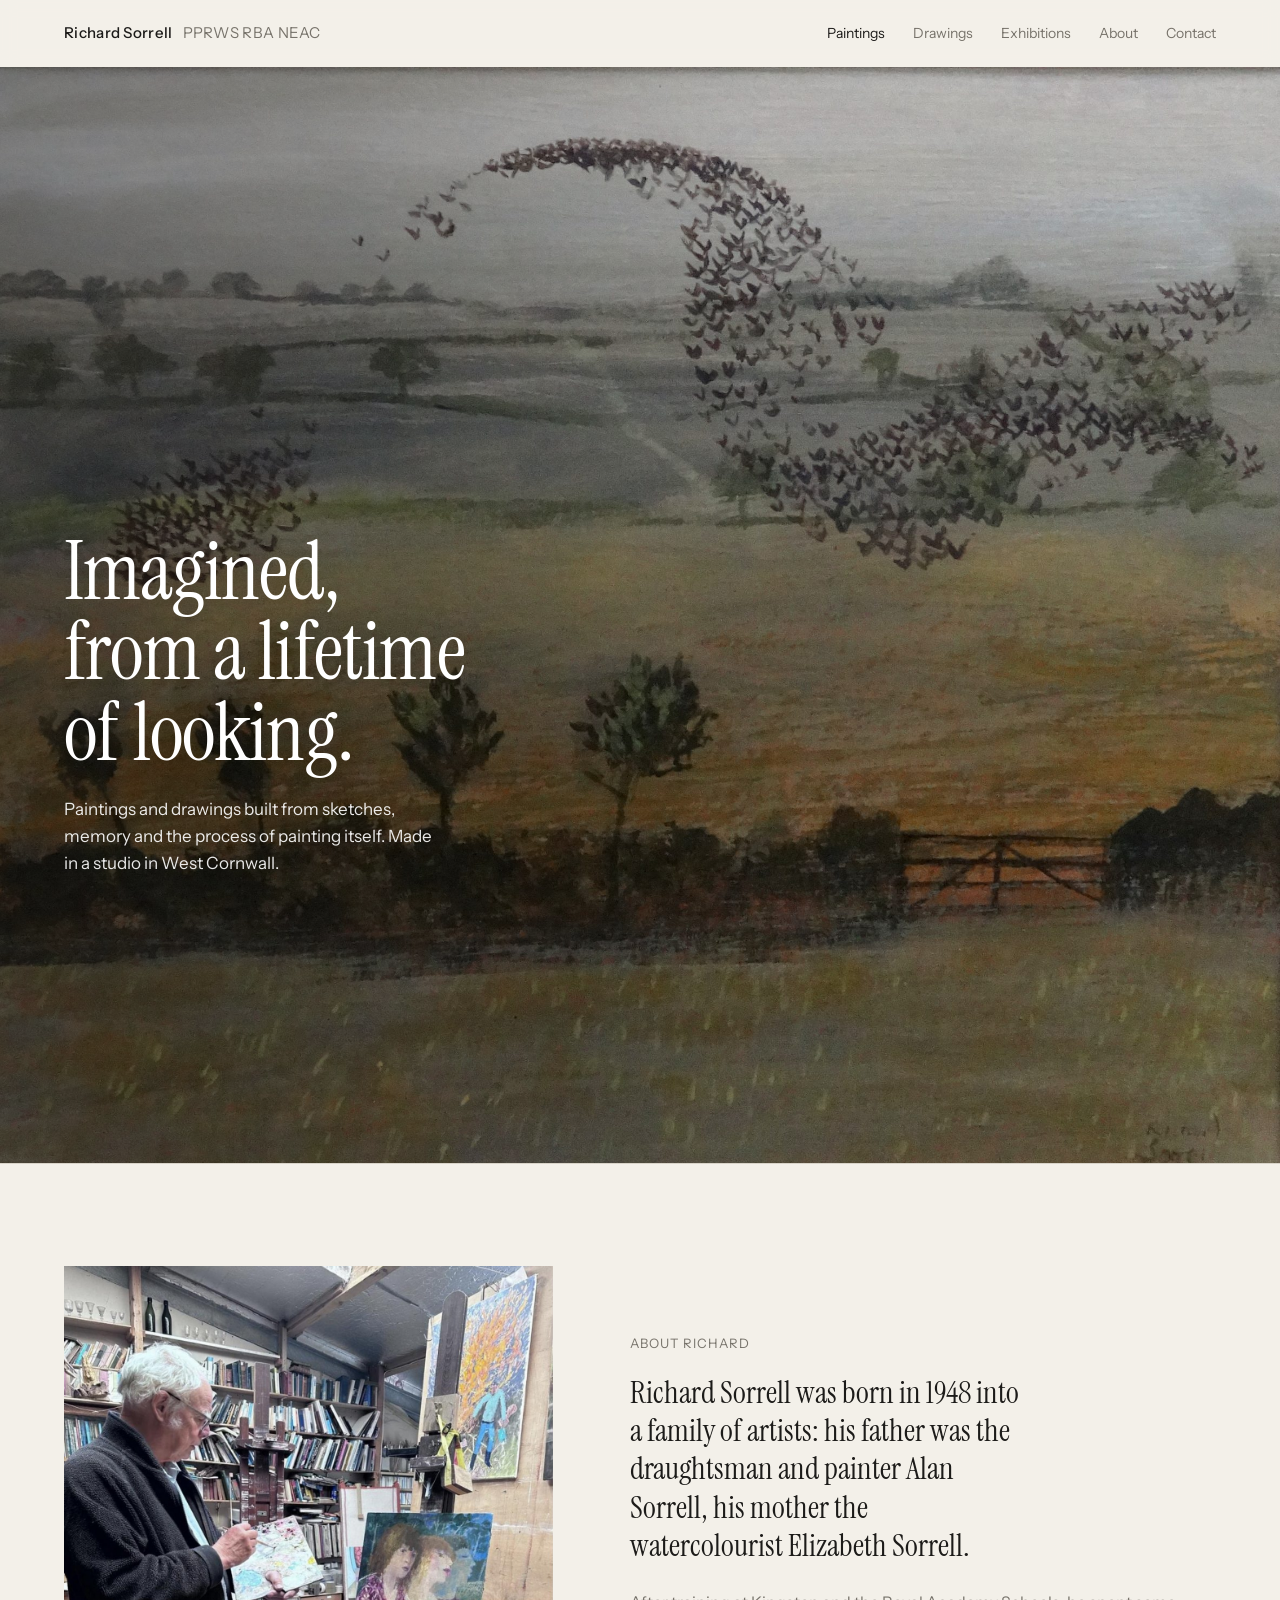
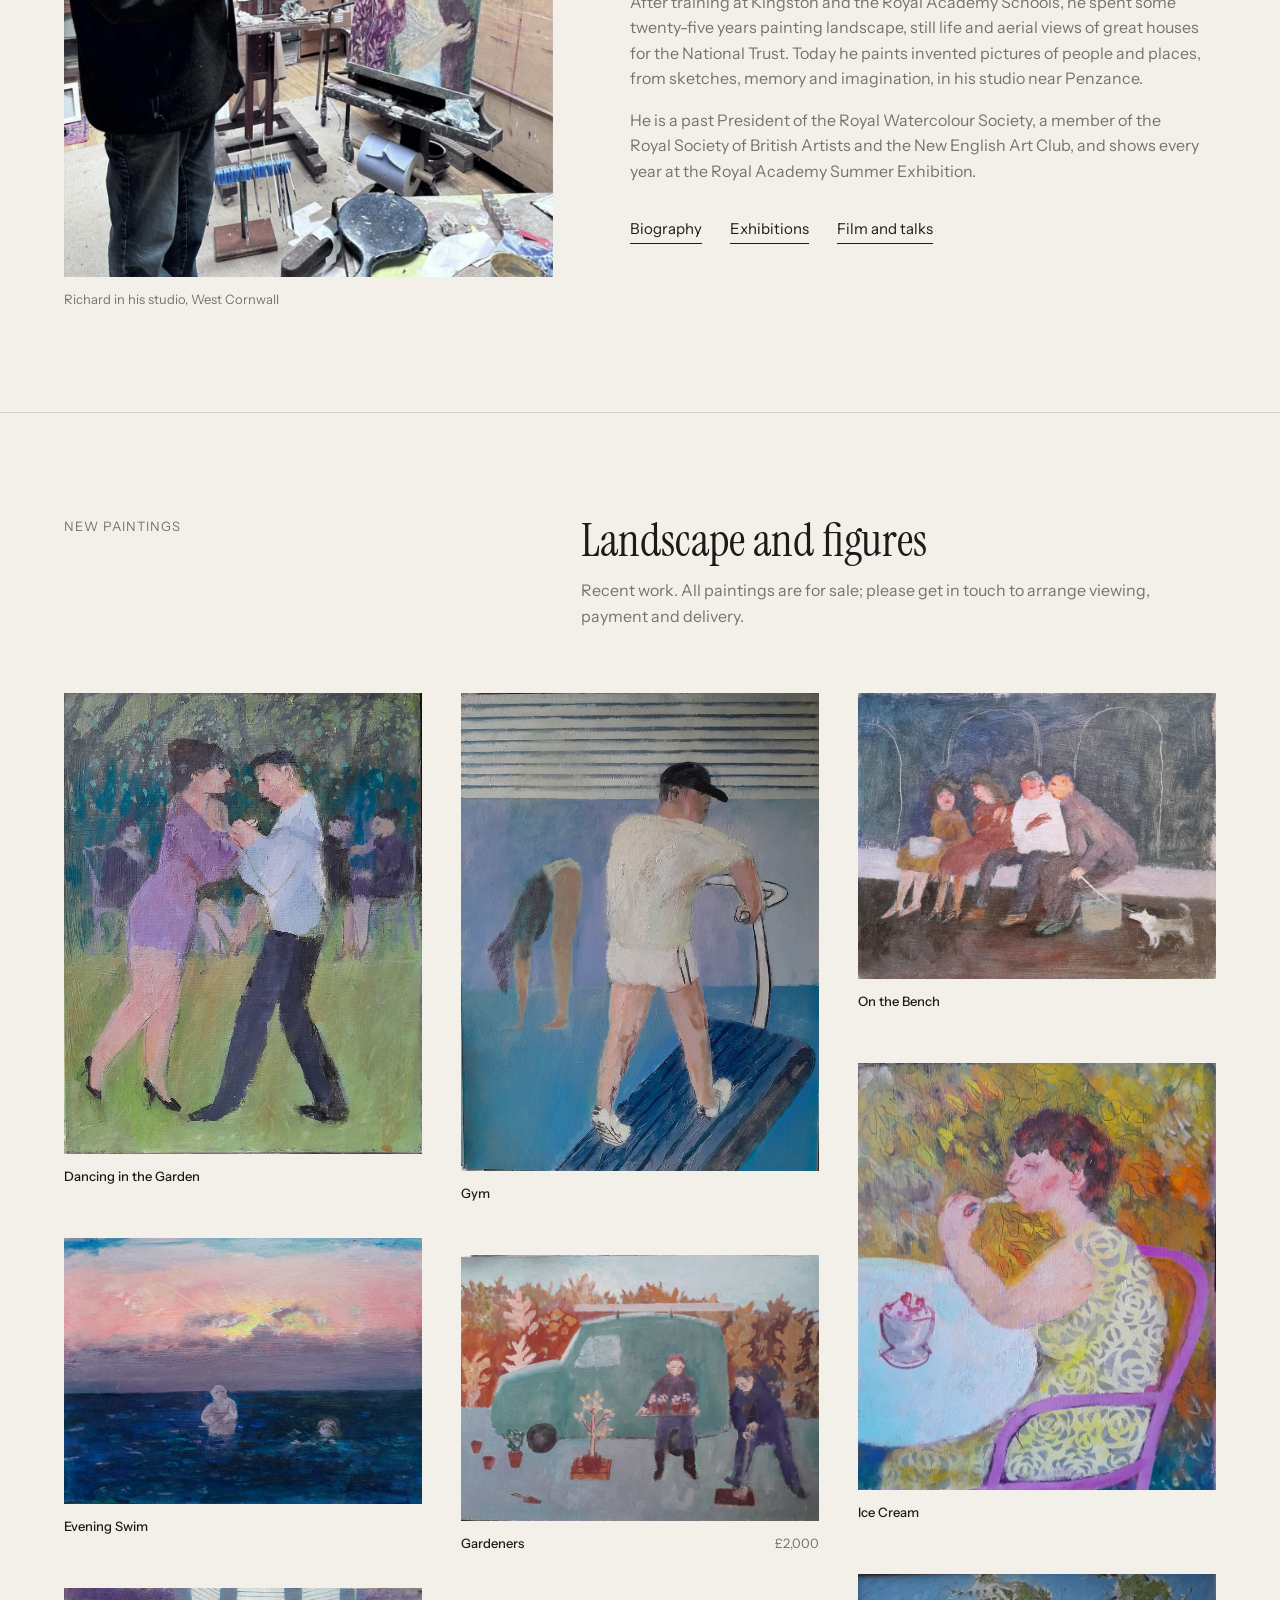
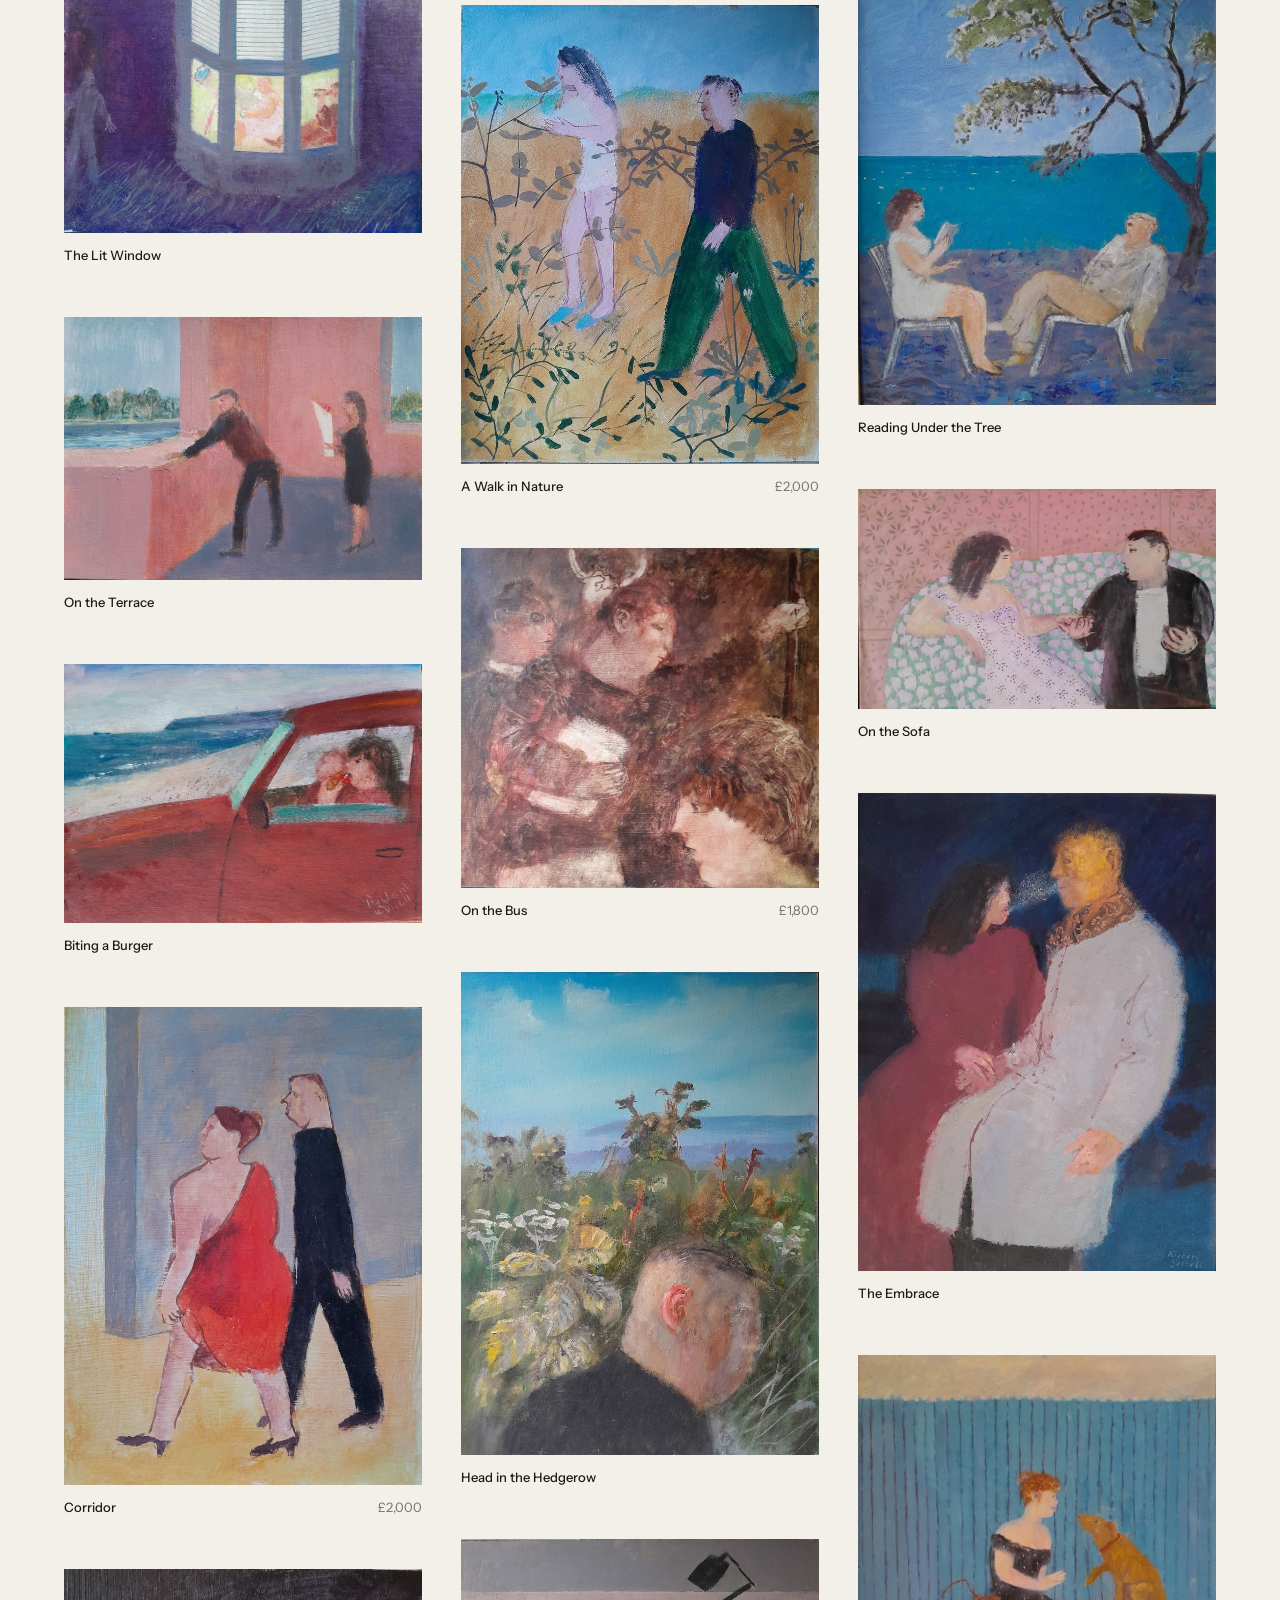
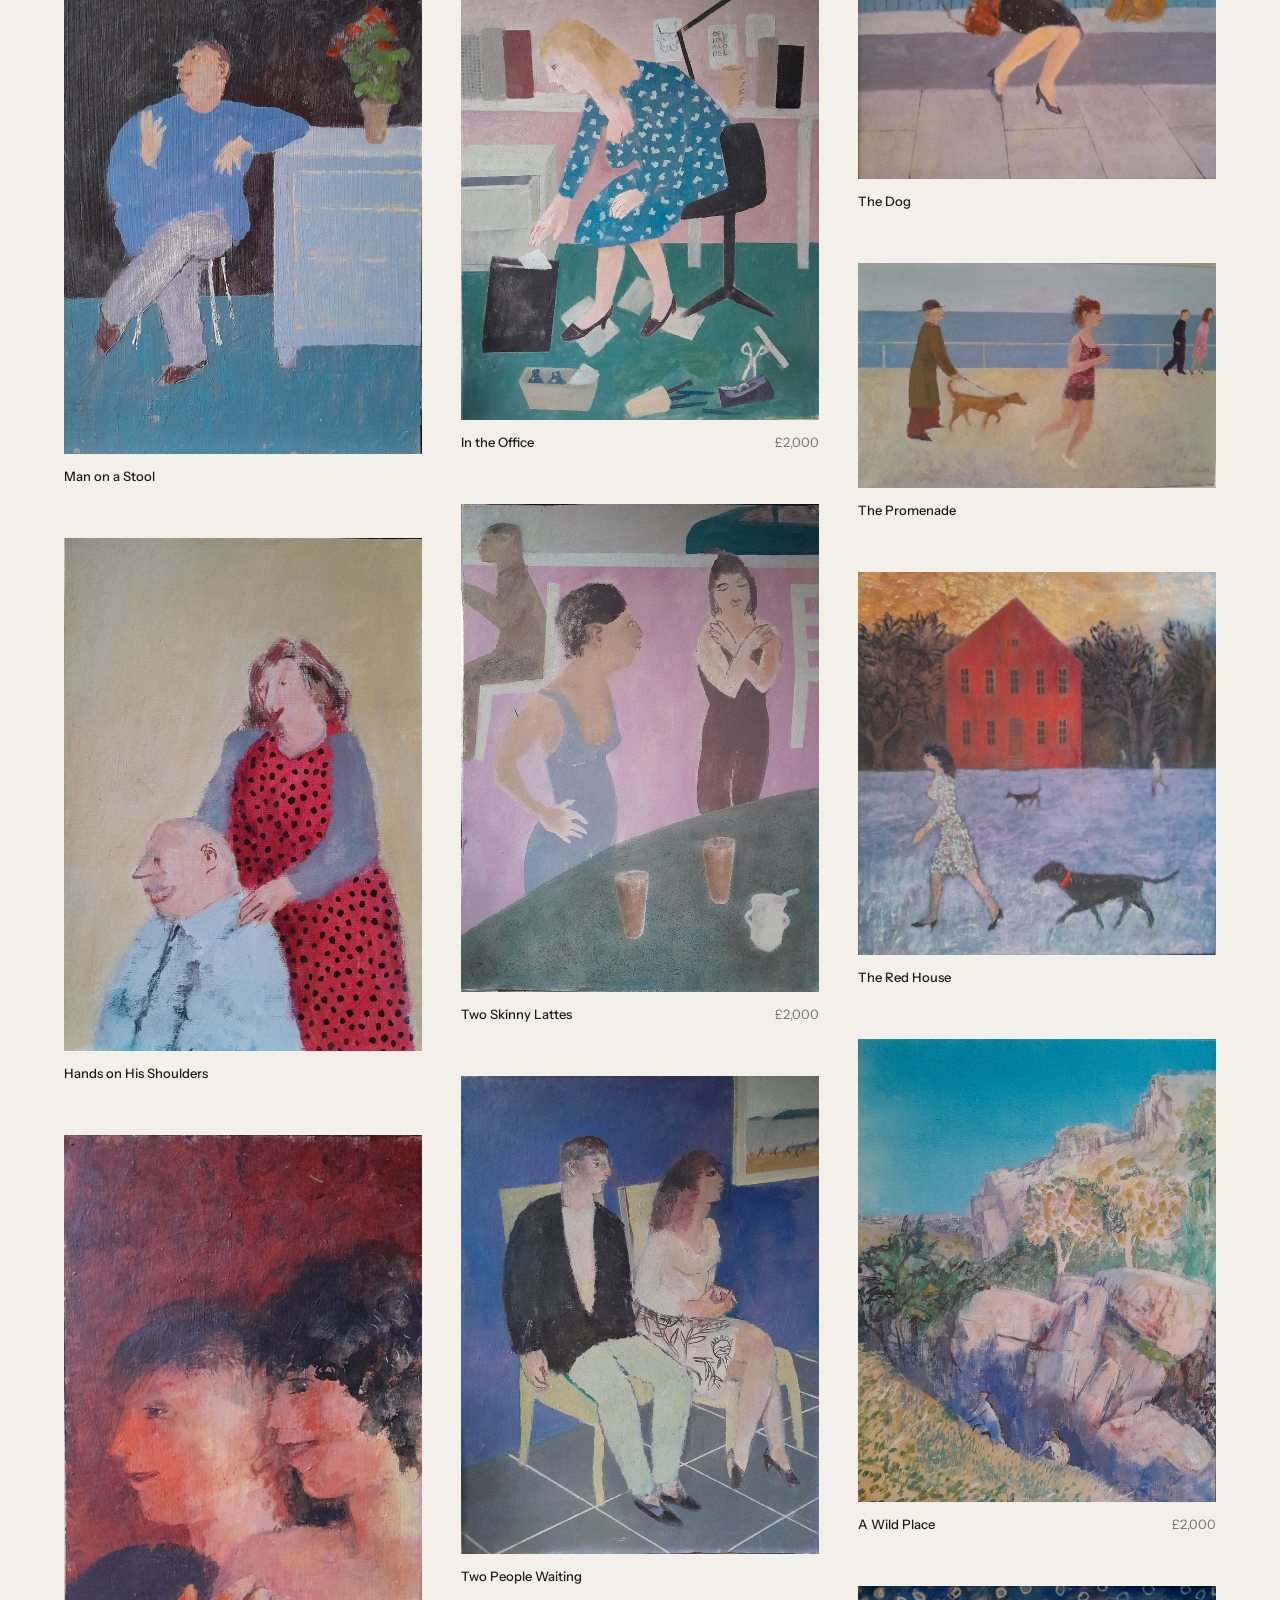
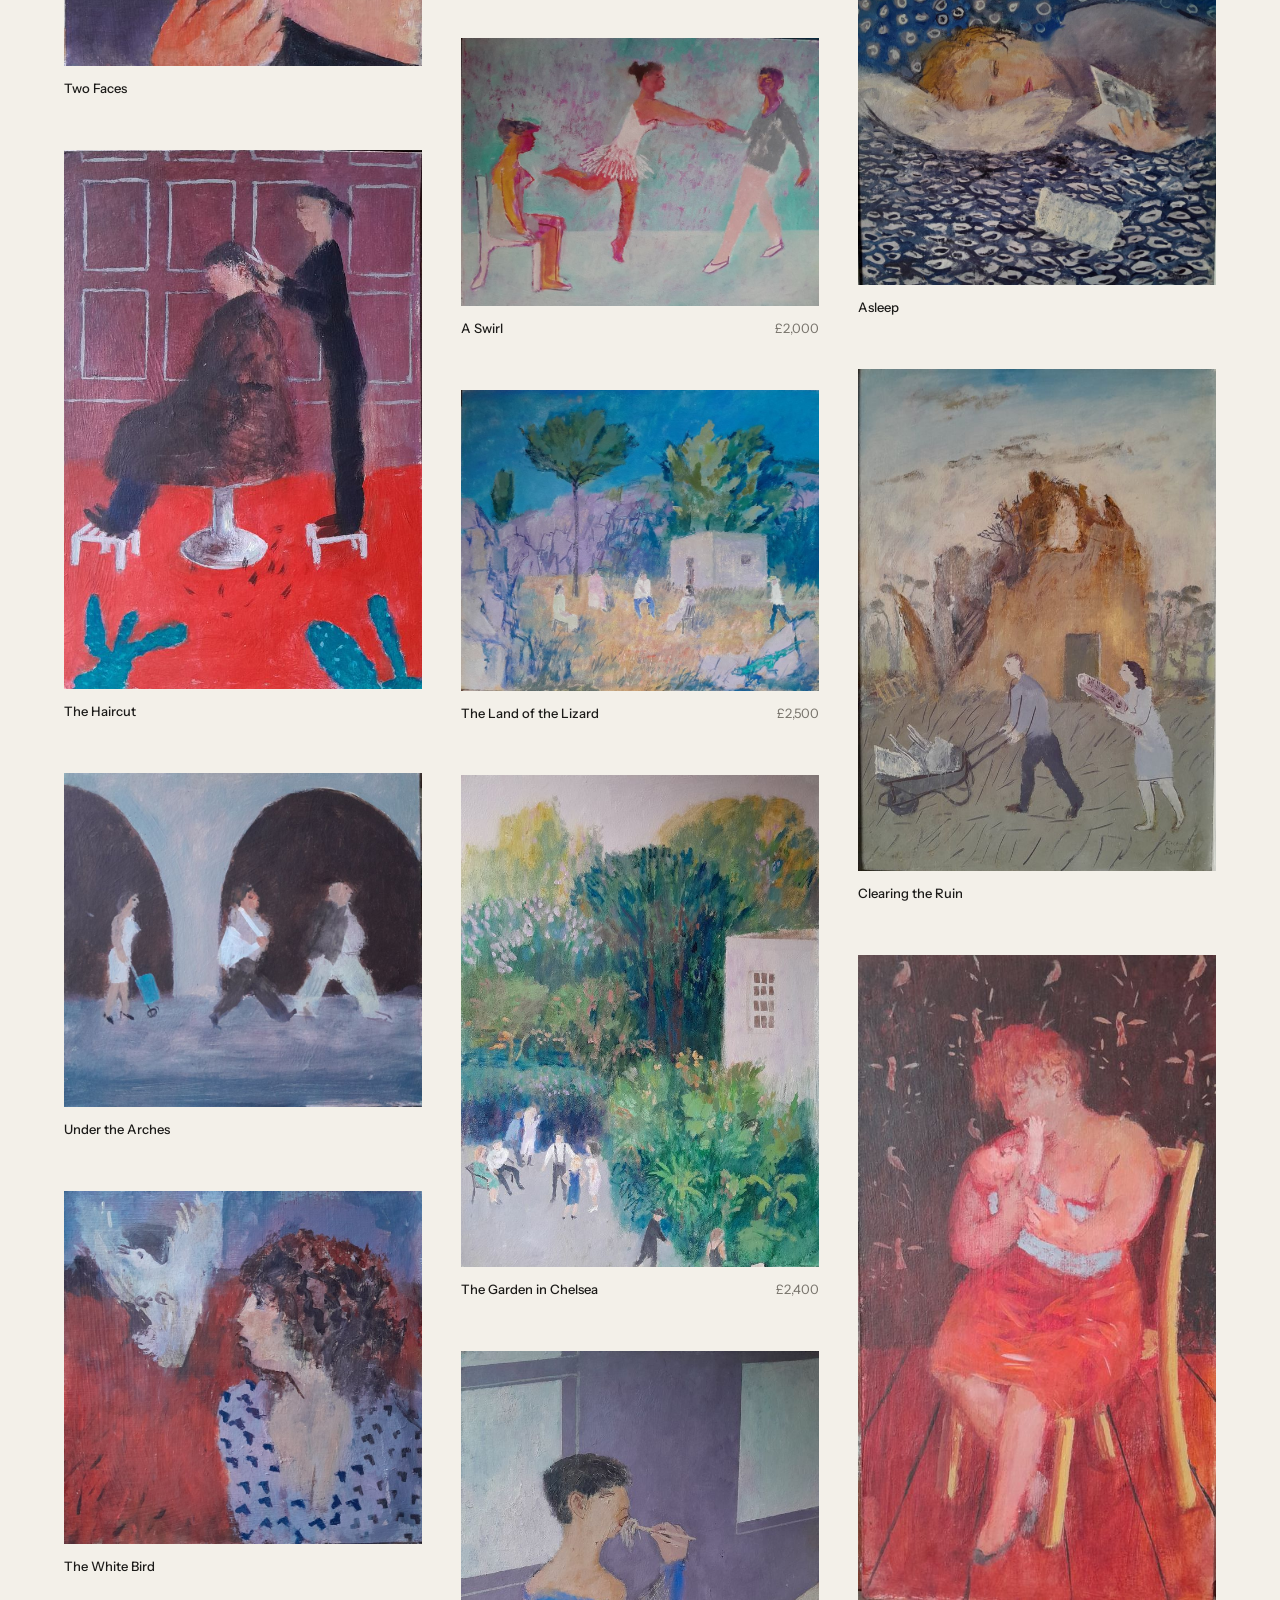
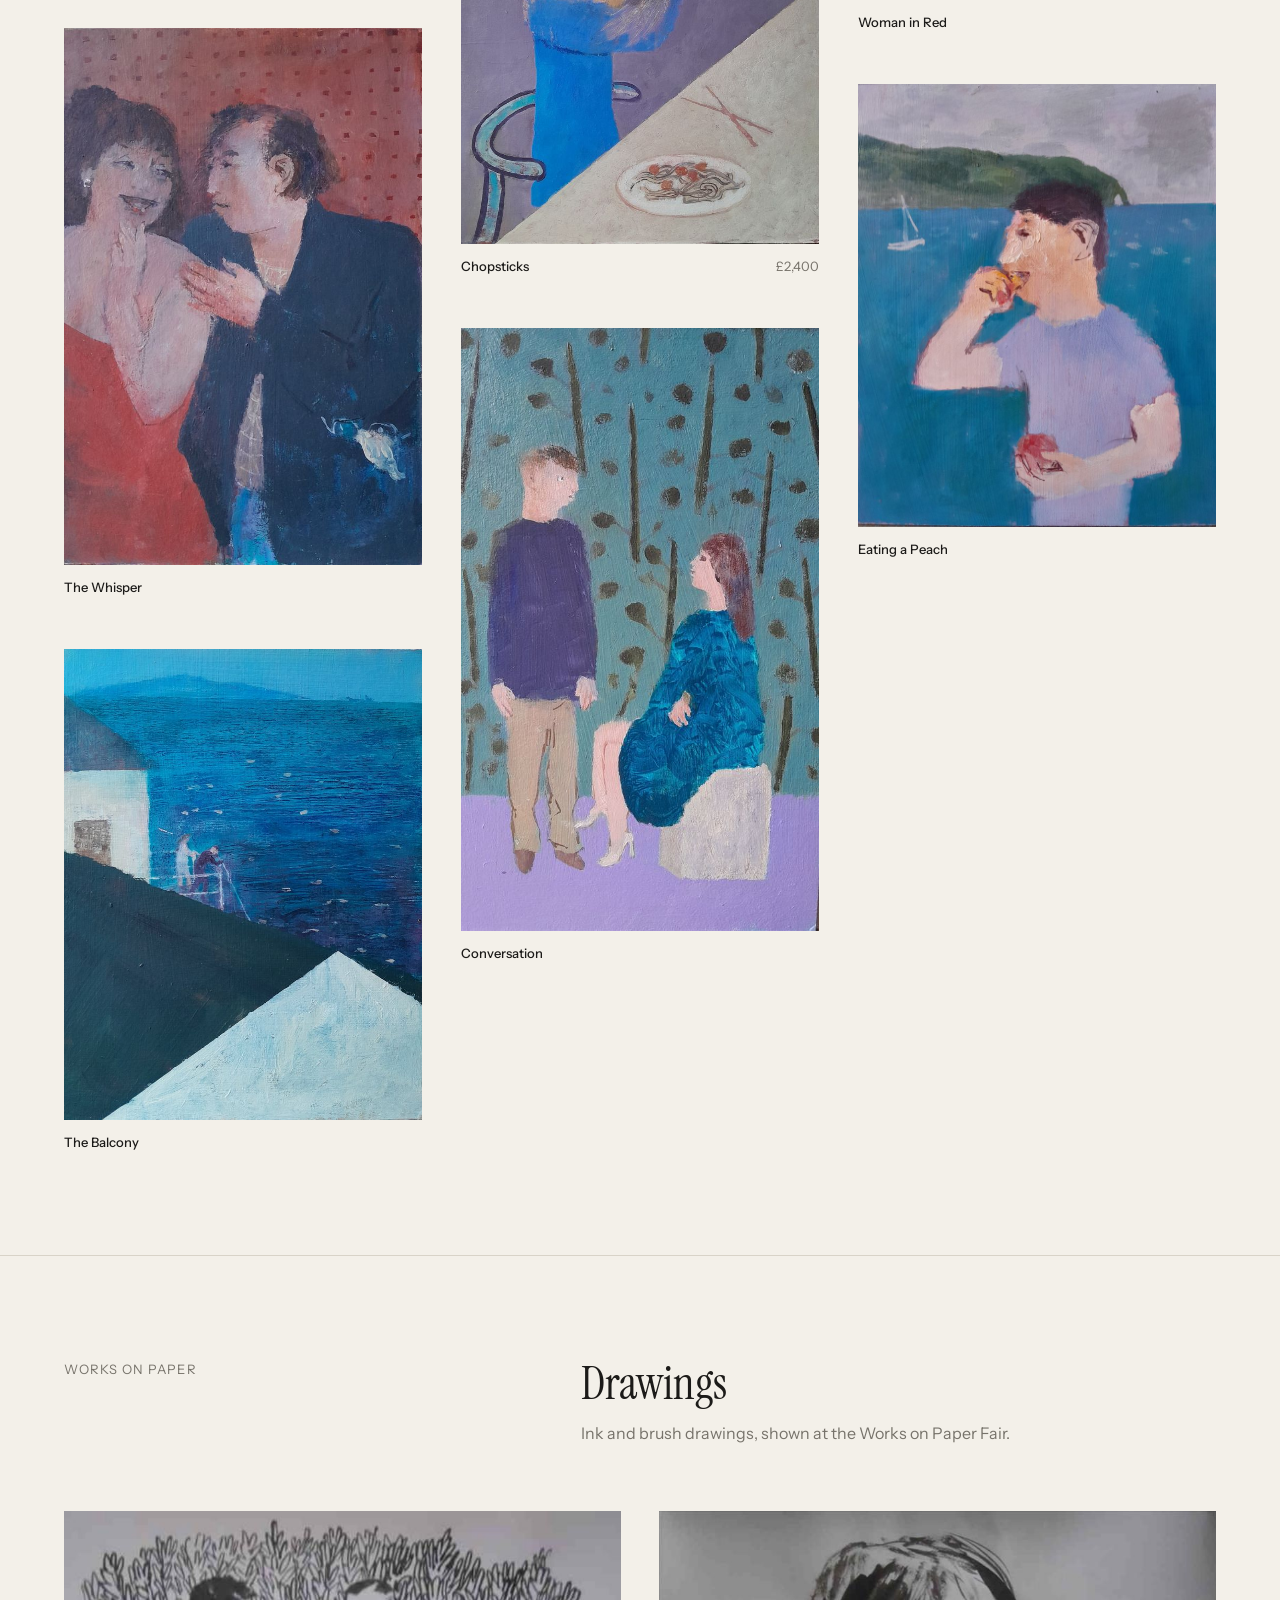
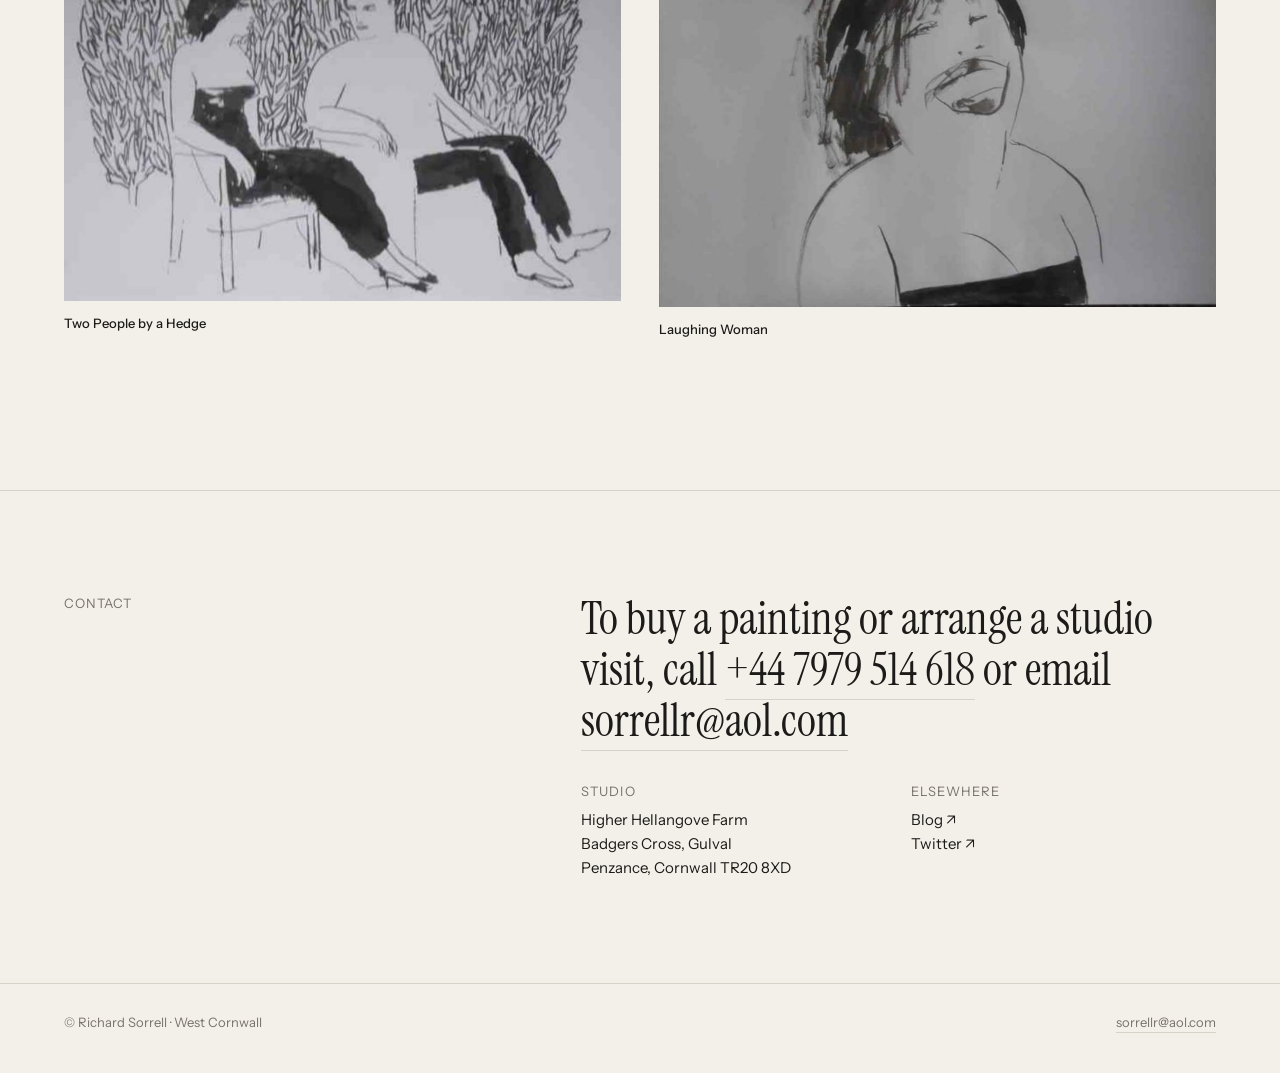
==== index.html @ d8c02c0f "Favicon: RS in Instrument Sans to match the wordmark Co-Authored-By: Claude Opus 5.5 <noreply@anthro" ====
<!DOCTYPE html>
<html lang="en-GB">
<head>
<meta charset="utf-8">
<meta name="viewport" content="width=device-width, initial-scale=1">
<title>Richard Sorrell PPRWS RBA NEAC · Painter, West Cornwall</title>
<meta name="description" content="Richard Sorrell PPRWS RBA NEAC, painter. Invented paintings made from memory and imagination in a studio in West Cornwall.">
<link rel="canonical" href="https://richardsorrell.co.uk/">
<meta property="og:type" content="website">
<meta property="og:site_name" content="Richard Sorrell">
<meta property="og:title" content="Richard Sorrell PPRWS RBA NEAC · Painter, West Cornwall">
<meta property="og:description" content="Richard Sorrell PPRWS RBA NEAC, painter. Invented paintings made from memory and imagination in a studio in West Cornwall.">
<meta property="og:url" content="https://richardsorrell.co.uk/">
<meta property="og:image" content="https://richardsorrell.co.uk/img/starlings-2026.jpg">
<meta name="twitter:card" content="summary_large_image">
<link rel="icon" href="/favicon.svg?v=1795474269" type="image/svg+xml">
<link rel="icon" href="/favicon.ico?v=1795474269" sizes="32x32">
<link rel="apple-touch-icon" href="/apple-touch-icon.png?v=1795474269">
<link rel="preconnect" href="https://fonts.googleapis.com">
<link rel="preconnect" href="https://fonts.gstatic.com" crossorigin>
<link href="https://fonts.googleapis.com/css2?family=Instrument+Sans:wght@400;500;600&family=Instrument+Serif:ital@0;1&display=swap" rel="stylesheet">
<link rel="stylesheet" href="/assets/site.css?v=1795473603">
<script type="application/ld+json">{"@context": "https://schema.org", "@type": "Person", "name": "Richard Sorrell", "honorificSuffix": "PPRWS RBA NEAC", "jobTitle": "Painter", "url": "https://richardsorrell.co.uk/", "birthDate": "1948", "address": {"@type": "PostalAddress", "addressRegion": "Cornwall", "addressCountry": "GB"}, "memberOf": ["Royal Watercolour Society", "Royal Society of British Artists", "New English Art Club"], "sameAs": ["https://en.wikipedia.org/wiki/Richard_Sorrell"]}</script>
</head>
<body data-page="home">

<header>
  <div class="wrap bar">
    <a class="mark" href="/">Richard Sorrell<span>PPRWS RBA NEAC</span></a>
    <nav>
      <a href="/#paintings" class="on">Paintings</a>
      <a href="/#drawings" id="nav-drawings" style="display:none">Drawings</a>
      <a href="/archive" id="nav-archive" style="display:none">Archive</a>
      <a href="/exhibitions">Exhibitions</a>
      <a href="/about">About</a>
      <a href="/#contact">Contact</a>
    </nav>
  </div>
</header>

<main id="top">
  <div class="bleed" id="hero">
    <img id="hero-img" src="/img/starlings-2026.jpg" alt="Starlings">
    <div class="copy"><div class="wrap"><div class="glide">
      <h1 id="headline">Imagined, from a lifetime of looking.</h1>
      <p id="intro">Paintings and drawings built from sketches, memory and the process of painting itself. Made in a studio in West Cornwall.</p>
    </div></div></div>
  </div>

  <section id="welcome">
    <div class="wrap welcome">
      <figure class="w-photo">
        <img id="w-img" src="/img/studio.jpg" alt="Richard Sorrell in his studio" loading="lazy">
        <figcaption class="cap" id="w-cap"></figcaption>
      </figure>
      <div class="w-text">
        <div class="label">About Richard</div>
        <div class="w-body" id="w-body"></div>
        <p class="op-links"><a href="/about">Biography</a><a href="/exhibitions">Exhibitions</a><a href="/about#film">Film and talks</a></p>
      </div>
    </div>
  </section>

  <section id="news" style="display:none">
    <div class="wrap">
      <div class="head"><div class="label">News</div><div></div></div>
      <div class="news" id="news-list"></div>
    </div>
  </section>

  <section id="paintings">
    <div class="wrap">
      <div class="head">
        <div class="label">New Paintings</div>
        <div><h2 id="paintings-heading"></h2><p id="paintings-intro"></p></div>
      </div>
      <div class="filter" id="filter" style="display:none"></div>
      <div class="gallery" id="paintings-grid"></div>
    </div>
  </section>

  <section id="drawings" style="display:none">
    <div class="wrap">
      <div class="head">
        <div class="label">Works on Paper</div>
        <div><h2>Drawings</h2><p id="drawings-intro"></p></div>
      </div>
      <div class="gallery two" id="drawings-grid"></div>
    </div>
  </section>

  <section id="contact">
    <div class="wrap">
      <div class="contact">
        <div class="label">Contact</div>
        <div>
          <p class="big" id="contact-line"></p>
          <div class="addr">
            <div><span>Studio</span><div id="address"></div></div>
            <div><span>Elsewhere</span><a href="https://richard-sorrell.blogspot.com/" target="_blank" rel="noopener">Blog ↗</a><br><a href="https://twitter.com/Richard_Sorrell" target="_blank" rel="noopener">Twitter ↗</a></div>
          </div>
        </div>
      </div>
    </div>
  </section>
</main>

<p id="load-error" class="wrap small" style="display:none;padding:24px 0">Sorry, part of this page could not be loaded. Please refresh.</p>
<footer><div class="wrap"><span>© Richard Sorrell · West Cornwall</span><a id="foot-email" href="mailto:sorrellr@aol.com">sorrellr@aol.com</a></div></footer>
<script src="/assets/site.js?v=1795473603"></script>
</body>
</html>
---- assets/site.css ----
:root{
  --paper:#f3f0e9; --ink:#1c1b19; --mute:#77736b; --rule:#d8d3c8;
  --sans:"Instrument Sans",system-ui,sans-serif; --serif:"Instrument Serif",Georgia,serif;
  --pad:clamp(20px,5vw,72px);
}
*{box-sizing:border-box;margin:0;padding:0}
html{scroll-behavior:smooth}
body{background:var(--paper);color:var(--ink);font:400 16px/1.6 var(--sans);-webkit-font-smoothing:antialiased}
img{display:block;width:100%;height:auto}
a{color:inherit;text-decoration:none}
.wrap{max-width:1360px;margin:0 auto;padding:0 var(--pad)}

/* Header */
header{position:sticky;top:0;z-index:10;background:color-mix(in srgb,var(--paper) 92%,transparent);backdrop-filter:blur(8px);border-bottom:1px solid transparent}
.bar{display:flex;align-items:baseline;justify-content:space-between;gap:24px;padding-block:22px}
.mark{font:500 15px/1 var(--sans);letter-spacing:.02em}
.mark span{color:var(--mute);font-weight:400;margin-left:10px}
nav{display:flex;gap:28px;font-size:14px}
nav a{color:var(--mute);transition:color .2s}
nav a:hover{color:var(--ink)}

/* Hero */
.hero{display:grid;grid-template-columns:5fr 7fr;gap:var(--pad);align-items:end;padding-top:clamp(48px,9vw,120px);padding-bottom:clamp(56px,8vw,112px)}
.hero h1{font:400 clamp(44px,6.4vw,96px)/.98 var(--serif);letter-spacing:-.01em;text-wrap:balance}
.hero h1 em{font-style:italic}
.hero p{margin-top:28px;max-width:34ch;color:var(--mute);font-size:17px}
.hero figure figcaption{margin-top:12px}
.cap{display:flex;justify-content:space-between;font-size:13px;color:var(--mute)}
.cap b{font-weight:500;color:var(--ink)}

/* Sections */
section{padding:clamp(56px,8vw,112px) 0;border-top:1px solid var(--rule)}
.head{display:grid;grid-template-columns:5fr 7fr;gap:var(--pad);margin-bottom:clamp(36px,5vw,64px)}
.label{font-size:13px;letter-spacing:.08em;text-transform:uppercase;color:var(--mute)}
.head h2{font:400 clamp(32px,3.6vw,52px)/1.05 var(--serif)}
.head p{color:var(--mute);max-width:52ch;margin-top:14px}

/* Gallery */
.gallery{columns:3;column-gap:clamp(20px,3vw,44px)}
.gallery.two{columns:2}
.work{break-inside:avoid;margin-bottom:clamp(32px,4vw,56px)}
.work a{display:block}
.work img{transition:opacity .3s}
.work a:hover img{opacity:.88}
.work .cap{margin-top:12px}

/* About */
.about{display:grid;grid-template-columns:5fr 7fr;gap:var(--pad)}
.about .lede{font:400 clamp(24px,2.4vw,34px)/1.25 var(--serif)}
.about .body p+p{margin-top:1.1em}
.facts{display:grid;grid-template-columns:repeat(3,1fr);gap:clamp(20px,3vw,44px);margin-top:clamp(48px,6vw,80px)}
.facts h3{font:500 13px/1.4 var(--sans);letter-spacing:.08em;text-transform:uppercase;color:var(--mute);padding-bottom:12px;border-bottom:1px solid var(--rule);margin-bottom:14px}
.facts li{list-style:none;font-size:15px;padding:5px 0}
.facts li span{color:var(--mute)}

/* Film */
.film{display:grid;grid-template-columns:repeat(2,1fr);gap:clamp(20px,3vw,44px)}
.film a{display:block;border-top:1px solid var(--ink);padding-top:16px}
.film h3{font:400 26px/1.15 var(--serif)}
.film p{color:var(--mute);font-size:15px;margin-top:8px;max-width:44ch}
.film .go{display:inline-block;margin-top:14px;font-size:14px}

/* Contact */
.contact{display:grid;grid-template-columns:5fr 7fr;gap:var(--pad)}
.contact .big{font:400 clamp(30px,3.6vw,52px)/1.1 var(--serif)}
.contact .big a{border-bottom:1px solid var(--rule);white-space:nowrap}
.contact .big a:hover{border-color:var(--ink)}
.addr{display:grid;grid-template-columns:repeat(2,1fr);gap:24px;margin-top:36px;font-size:15px}
.addr div span{display:block;color:var(--mute);font-size:13px;letter-spacing:.08em;text-transform:uppercase;margin-bottom:6px}

footer{border-top:1px solid var(--rule);padding:28px 0 40px;font-size:13px;color:var(--mute)}
footer .wrap{display:flex;justify-content:space-between;gap:16px;flex-wrap:wrap}

@media (max-width:900px){
  .hero,.head,.about,.contact{grid-template-columns:1fr}
  .hero{gap:40px}
  .gallery{columns:2}
  .facts{grid-template-columns:1fr}
}
@media (max-width:600px){
  .bar{flex-direction:column;align-items:flex-start;gap:14px;padding-block:16px}
  nav{gap:20px;font-size:13px}
  .gallery,.gallery.two{columns:1}
  .film,.addr{grid-template-columns:1fr}
}
/* Full-bleed hero variant */
.bleed{position:relative;overflow:clip;background:#3b3a36}
.bleed>img{display:block;width:100%;height:auto}
.bleed::after{content:"";position:absolute;inset:0;background:linear-gradient(90deg,rgba(20,19,17,.38) 0%,rgba(20,19,17,.16) 35%,rgba(20,19,17,0) 60%);pointer-events:none}
.bleed .copy{position:absolute;inset:0;z-index:1;pointer-events:none}
.bleed .wrap{height:100%;display:flex;flex-direction:column;justify-content:flex-end;padding-bottom:20.6px;color:#fff}
.bleed .glide{will-change:transform}
.bleed h1 .wd{display:inline-block;overflow:hidden;vertical-align:top;padding-bottom:.12em;margin-bottom:-.12em}
.bleed h1 .wd>span{display:inline-block}
.bleed .glide{visibility:hidden}
.bleed.ready .glide{visibility:visible}
@media (prefers-reduced-motion:no-preference){
  .bleed.ready h1 .wd>span{animation:rsln 1.1s cubic-bezier(.2,.7,.2,1) both;animation-delay:calc(.15s + var(--d) * .035s)}
  .bleed.ready p#intro{animation:rsup 1s cubic-bezier(.2,.7,.2,1) both;animation-delay:.55s}
  .bleed.ready .credit{animation:rsfade 1s ease both;animation-delay:.8s}
}
@keyframes rsln{from{transform:translateY(105%)}to{transform:none}}
@keyframes rsup{from{opacity:0;transform:translateY(16px)}to{opacity:1;transform:none}}
@keyframes rsfade{from{opacity:0}to{opacity:1}}
.bleed h1{font:400 clamp(44px,6.4vw,96px)/.98 var(--serif);letter-spacing:-.01em;max-width:13ch;text-wrap:balance;text-shadow:0 1px 24px rgba(0,0,0,.18)}
.bleed p{margin-top:24px;max-width:34ch;font-size:17px;color:rgba(255,255,255,.9)}
.bleed .credit{position:absolute;right:var(--pad);bottom:22px;z-index:1;font-size:13px;line-height:1.6;color:rgba(255,255,255,.85)}
.bleed .credit a{border-bottom:1px solid rgba(255,255,255,.4)}
@media (max-width:600px){
  .bleed>img{height:calc(100svh - 83px);min-height:480px;object-fit:cover}
  .bleed::after{background:linear-gradient(0deg,rgba(20,19,17,.6) 0%,rgba(20,19,17,.2) 50%,rgba(20,19,17,0) 75%)}
  .bleed .wrap{padding-bottom:64px}
  .bleed .credit{left:var(--pad);right:auto}
}

/* ---------- Shared additions ---------- */
nav a.on{color:var(--ink)}
.pagehead{padding-top:clamp(56px,9vw,120px);padding-bottom:clamp(40px,6vw,80px)}
.pagehead h1{font:400 clamp(44px,6.4vw,96px)/.98 var(--serif);letter-spacing:-.01em}
.pagehead p{margin-top:24px;max-width:52ch;color:var(--mute);font-size:17px}
.pagehead + section{border-top:1px solid var(--rule)}
footer a{border-bottom:1px solid var(--rule)}

/* Cards */
.work .cap{gap:12px}
.work .cap b{font-weight:500}
.work .cap .pr{white-space:nowrap}
.dot{display:inline-flex;align-items:center;gap:6px}
.dot::before{content:"";width:7px;height:7px;border-radius:50%;background:#b3261e}

/* Filter */
.filter{display:flex;gap:22px;font-size:14px;margin:-24px 0 36px}
.filter button{background:none;border:0;padding:0 0 4px;font:inherit;color:var(--mute);cursor:pointer;border-bottom:1px solid transparent}
.filter button[aria-pressed="true"]{color:var(--ink);border-color:var(--ink)}

/* News */
.news{display:grid;grid-template-columns:repeat(auto-fit,minmax(260px,1fr));gap:clamp(20px,3vw,44px)}
.news article{border-top:1px solid var(--ink);padding-top:16px}
.news time{font-size:13px;color:var(--mute);letter-spacing:.04em}
.news h3{font:400 26px/1.15 var(--serif);margin-top:6px}
.news p{color:var(--mute);font-size:15px;margin-top:8px}
.news a.go{display:inline-block;margin-top:12px;font-size:14px;border-bottom:1px solid var(--rule)}

/* Lightbox */
.lbx{position:fixed;inset:0;z-index:50;background:var(--paper);display:none;grid-template-columns:minmax(0,1fr) 380px}
.lbx.open{display:grid}
body.lbx-open{overflow:hidden}
.lbx .stage{position:relative;display:grid;place-items:center;padding:64px 88px;min-height:0;touch-action:pan-y}
.lbx .stage img{max-width:100%;max-height:calc(100vh - 128px);width:auto;height:auto;object-fit:contain;box-shadow:0 1px 2px rgba(0,0,0,.06),0 12px 40px rgba(0,0,0,.08)}
.lbx .arrow{position:absolute;top:50%;transform:translateY(-50%);width:48px;height:48px;border:0;background:none;cursor:pointer;color:var(--mute);font-size:26px;line-height:1}
.lbx .arrow:hover{color:var(--ink)}
.lbx .prev{left:20px}.lbx .next{right:20px}
.lbx .count{position:absolute;left:var(--pad);top:24px;font-size:13px;color:var(--mute)}
.lbx .x{position:absolute;right:24px;top:20px;z-index:2;background:none;border:0;font:inherit;font-size:14px;color:var(--mute);cursor:pointer;padding:4px}
.lbx .x:hover{color:var(--ink)}
.lbx .side{border-left:1px solid var(--rule);padding:72px 36px 36px;overflow:auto;display:flex;flex-direction:column;gap:22px}
.lbx h2{font:400 34px/1.08 var(--serif)}
.lbx .meta{color:var(--mute);font-size:15px;margin-top:-12px}
.lbx .note{font-size:15px}
.opts{display:grid;grid-template-columns:1fr 1fr;border:1px solid var(--ink)}
.opts button{background:none;border:0;padding:12px 14px;text-align:left;font:inherit;cursor:pointer;color:var(--ink)}
.opts button+button{border-left:1px solid var(--ink)}
.opts button small{display:block;font-size:12px;letter-spacing:.06em;text-transform:uppercase;opacity:.7}
.opts button span{font-size:18px}
.opts button[aria-pressed="true"]{background:var(--ink);color:var(--paper)}
.price{font:400 28px/1 var(--serif)}
.btn{display:block;text-align:center;background:var(--ink);color:var(--paper);padding:16px 20px;font:500 15px/1 var(--sans);letter-spacing:.01em;transition:opacity .2s}
.btn:hover{opacity:.85}
.small{font-size:13px;color:var(--mute);line-height:1.55}
.small a{border-bottom:1px solid var(--rule)}
@media (max-width:900px){
  .lbx{grid-template-columns:1fr;grid-template-rows:auto auto;overflow:auto}
  .lbx .stage{padding:56px 16px 12px;min-height:62vh}
  .lbx .stage img{max-height:58vh}
  .lbx .arrow{top:auto;bottom:-8px;transform:none}
  .lbx .prev{left:8px}.lbx .next{right:8px}
  .lbx .side{border-left:0;border-top:1px solid var(--rule);padding:28px 20px 40px;overflow:visible}
  .lbx .count{left:20px;top:22px}
}

/* Exhibitions */
.exrows{border-top:1px solid var(--ink)}
.exrow{display:grid;grid-template-columns:150px 1fr auto;gap:24px;padding:14px 0;border-bottom:1px solid var(--rule);font-size:16px;align-items:baseline}
.exrow .y{color:var(--mute);font-variant-numeric:tabular-nums}
.exrow .t em{font-style:italic;font-family:var(--serif);font-size:19px}
.exrow .tag{font-size:12px;letter-spacing:.08em;text-transform:uppercase;color:var(--mute)}
.exrow a{border-bottom:1px solid var(--rule)}
.regular li{list-style:none;padding:10px 0;border-bottom:1px solid var(--rule);display:flex;justify-content:space-between;gap:16px}
.regular li span{color:var(--mute)}
.more{display:inline-block;margin-top:14px;font-size:14px;border-bottom:1px solid var(--rule)}

/* Archive */
.series + .series{margin-top:clamp(56px,8vw,112px)}
.series .intro{color:var(--mute);max-width:62ch;margin-top:14px}
.empty{color:var(--mute);font-size:15px;padding:24px 0;border-top:1px solid var(--rule)}

@media (max-width:600px){
  .exrow{grid-template-columns:1fr;gap:2px}
  .exrow .tag{order:-1}
  .filter{margin-top:-12px}
  nav{flex-wrap:wrap;row-gap:8px}
}

/* Welcome */
.welcome{display:grid;grid-template-columns:5fr 6fr;gap:clamp(32px,6vw,96px);align-items:center}
.w-photo img{aspect-ratio:4/5;object-fit:cover}
.w-photo .cap{margin-top:12px}
.w-body{margin-top:20px;max-width:52ch;color:var(--mute);font-size:16px}
.w-body p:first-child{font:400 clamp(24px,2.4vw,34px)/1.25 var(--serif);color:var(--ink);margin-bottom:24px;max-width:28ch}
.w-body p+p{margin-top:1em}
.welcome .op-links{display:flex;gap:28px;margin-top:32px;font-size:15px}
.welcome .op-links a{border-bottom:1px solid var(--ink);padding-bottom:2px}
.welcome .op-links a:hover{opacity:.7}
@media (max-width:900px){.welcome{grid-template-columns:1fr;gap:32px}}
@media (max-width:600px){.welcome .op-links{flex-wrap:wrap;gap:14px 24px}}

/* Large click zones: left half = previous, right half = next */
.lbx .arrow{top:0;bottom:0;width:50%;height:auto;transform:none;display:flex;align-items:center;padding:0 22px;font-size:30px;z-index:1;-webkit-tap-highlight-color:transparent}
.lbx .prev{left:0;justify-content:flex-start;cursor:w-resize}
.lbx .next{right:0;left:auto;justify-content:flex-end;cursor:e-resize}
.lbx .arrow:hover,.lbx .arrow:focus-visible{color:var(--ink)}
.lbx .arrow:focus{outline:none}
.lbx .count{z-index:2}
@media (max-width:900px){
  .lbx .arrow{top:0;bottom:0;padding:0 10px;font-size:24px}
  .lbx .prev{left:0}.lbx .next{right:0}
}

/* Carousel */
.lbx .stage{display:block;overflow:hidden;padding:0;cursor:grab;user-select:none;-webkit-user-select:none}
.lbx .stage:active{cursor:grabbing}
.lbx .track{position:absolute;top:0;bottom:0;left:0;display:flex;will-change:transform}
.lbx .slide{flex:0 0 auto;height:100%;display:flex;align-items:center;justify-content:center;padding:64px 20px;opacity:.28;transform:scale(.92);transition:opacity .55s ease,transform .55s cubic-bezier(.2,.7,.2,1)}
.lbx .slide.on{opacity:1;transform:none}
.lbx .slide img{max-width:100%;max-height:calc(100vh - 128px);width:auto;height:auto;object-fit:contain;box-shadow:0 1px 2px rgba(0,0,0,.06),0 12px 40px rgba(0,0,0,.08);pointer-events:none}
.lbx .arrow{z-index:2}
@media (max-width:900px){
  .lbx .stage{height:64vh;min-height:0}
  .lbx .slide{padding:52px 8px 16px}
  .lbx .slide img{max-height:calc(64vh - 68px)}
}
.lbx .x:focus{outline:none}
.lbx .x:focus-visible{outline:1px solid var(--ink);outline-offset:2px}

/* View in a room */
.btn.ghost{background:none;color:var(--ink);border:1px solid var(--ink);width:100%;cursor:pointer;font:500 15px/1 var(--sans)}
.btn.ghost:hover{background:var(--ink);color:var(--paper);opacity:1}
.lbx .roomview{display:none;position:absolute;inset:0;z-index:3;background:var(--paper);flex-direction:column;padding:20px 28px 24px;cursor:default}
.lbx.room .roomview{display:flex}
.rv-bar{display:flex;justify-content:space-between;align-items:center;gap:16px;padding-right:64px}
.rv-tabs{display:flex;gap:20px;font-size:14px}
.rv-tabs button,.rv-back{background:none;border:0;font:inherit;font-size:14px;color:var(--mute);cursor:pointer;padding:0 0 4px;border-bottom:1px solid transparent}
.rv-tabs button[aria-pressed="true"]{color:var(--ink);border-color:var(--ink)}
.rv-back:hover,.rv-tabs button:hover{color:var(--ink)}
.rv-scene{flex:1;min-height:0;display:flex;align-items:center;justify-content:center;padding:16px 0}
.rv-scene{position:relative}
.rv-ph{position:relative;overflow:hidden;background:#eee}
.rv-ph>img{position:absolute;inset:0;width:100%;height:100%;display:block}
.lbx .rv-ph img{box-shadow:none;max-width:none;max-height:none;width:100%;height:100%}
.rv-front{position:absolute;pointer-events:none;z-index:2}
.rv-art{position:absolute;z-index:1;box-sizing:border-box;background:#7c6142}
.rv-art.fr{background:#b08c60}
.rv-art img{display:block;width:100%;height:100%;object-fit:fill;filter:brightness(.97)}
.rv-art.fr img{outline:1px solid rgba(60,40,20,.5)}
.rv-note{font-size:13px;color:var(--mute);text-align:center}
@media (max-width:900px){
  .lbx .roomview{padding:16px 12px}
  .rv-bar{padding-right:56px;flex-wrap:wrap}
  .rv-back{display:none}
}
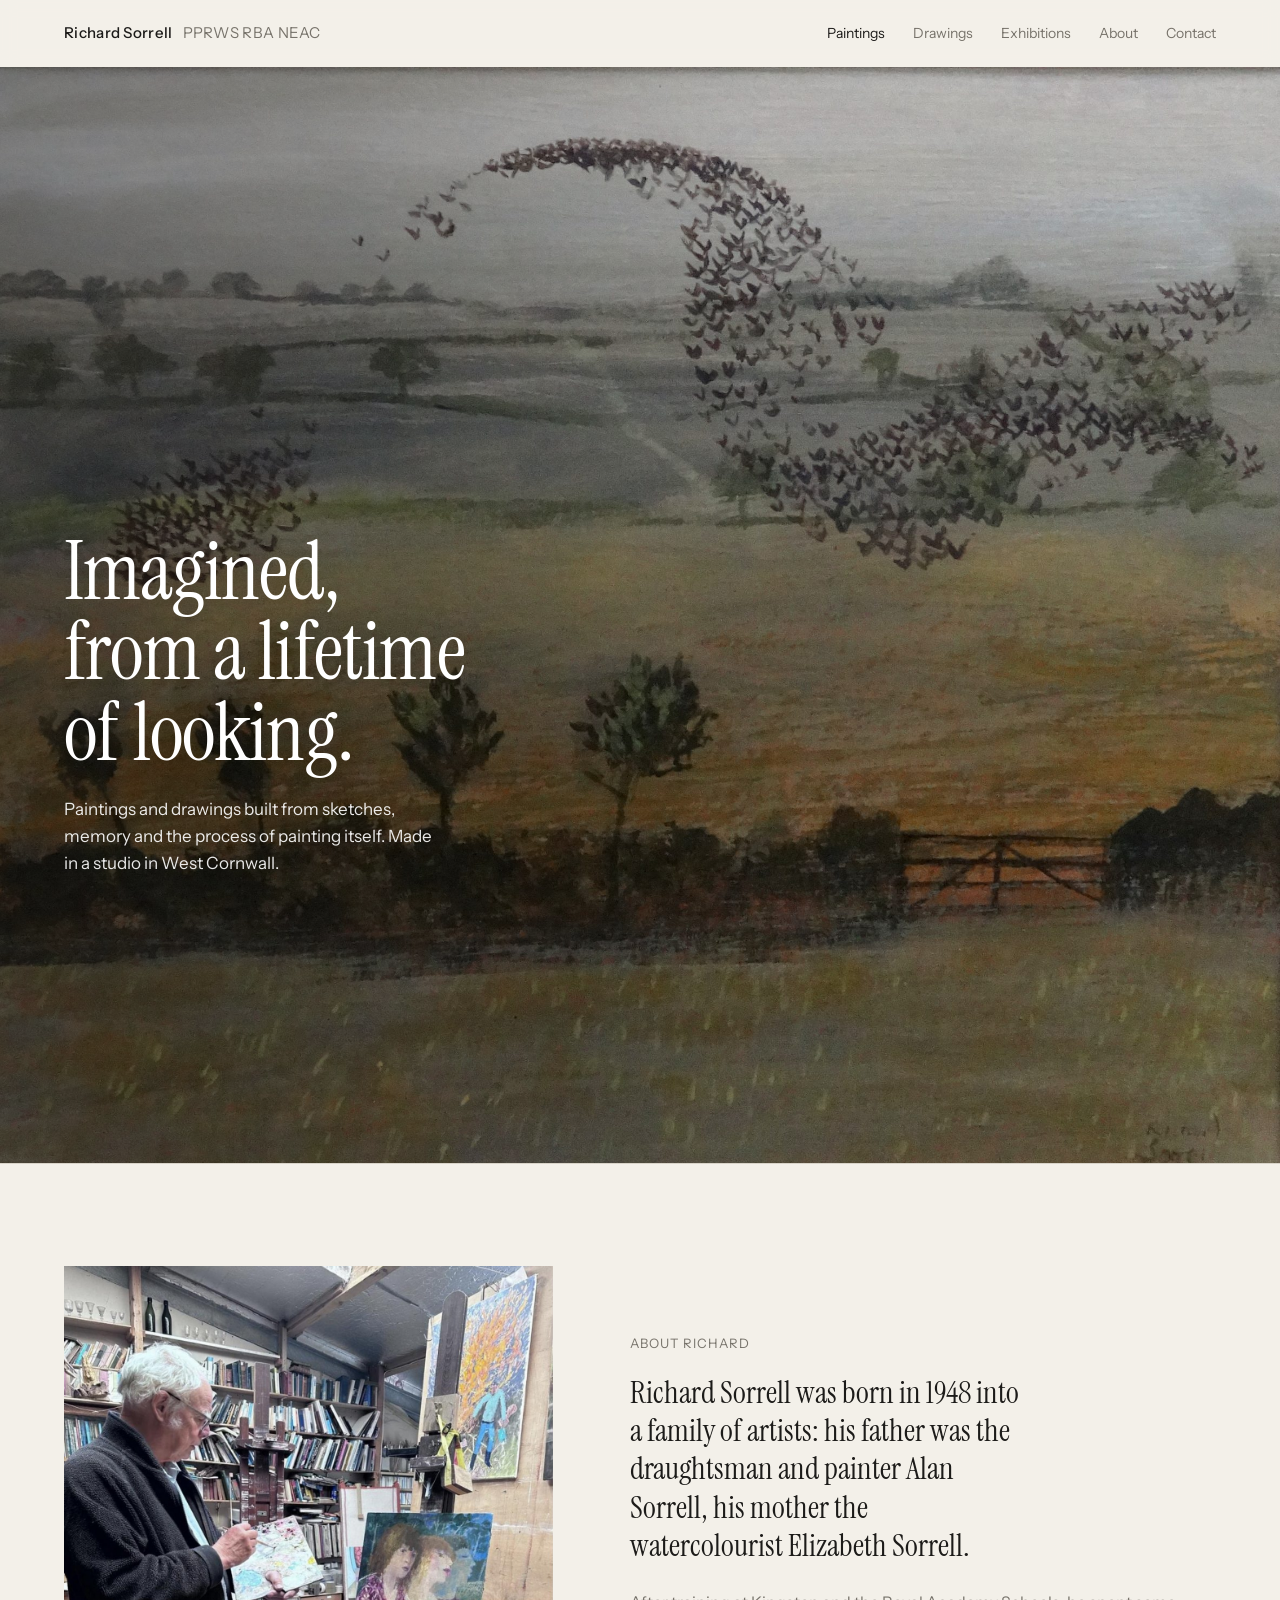
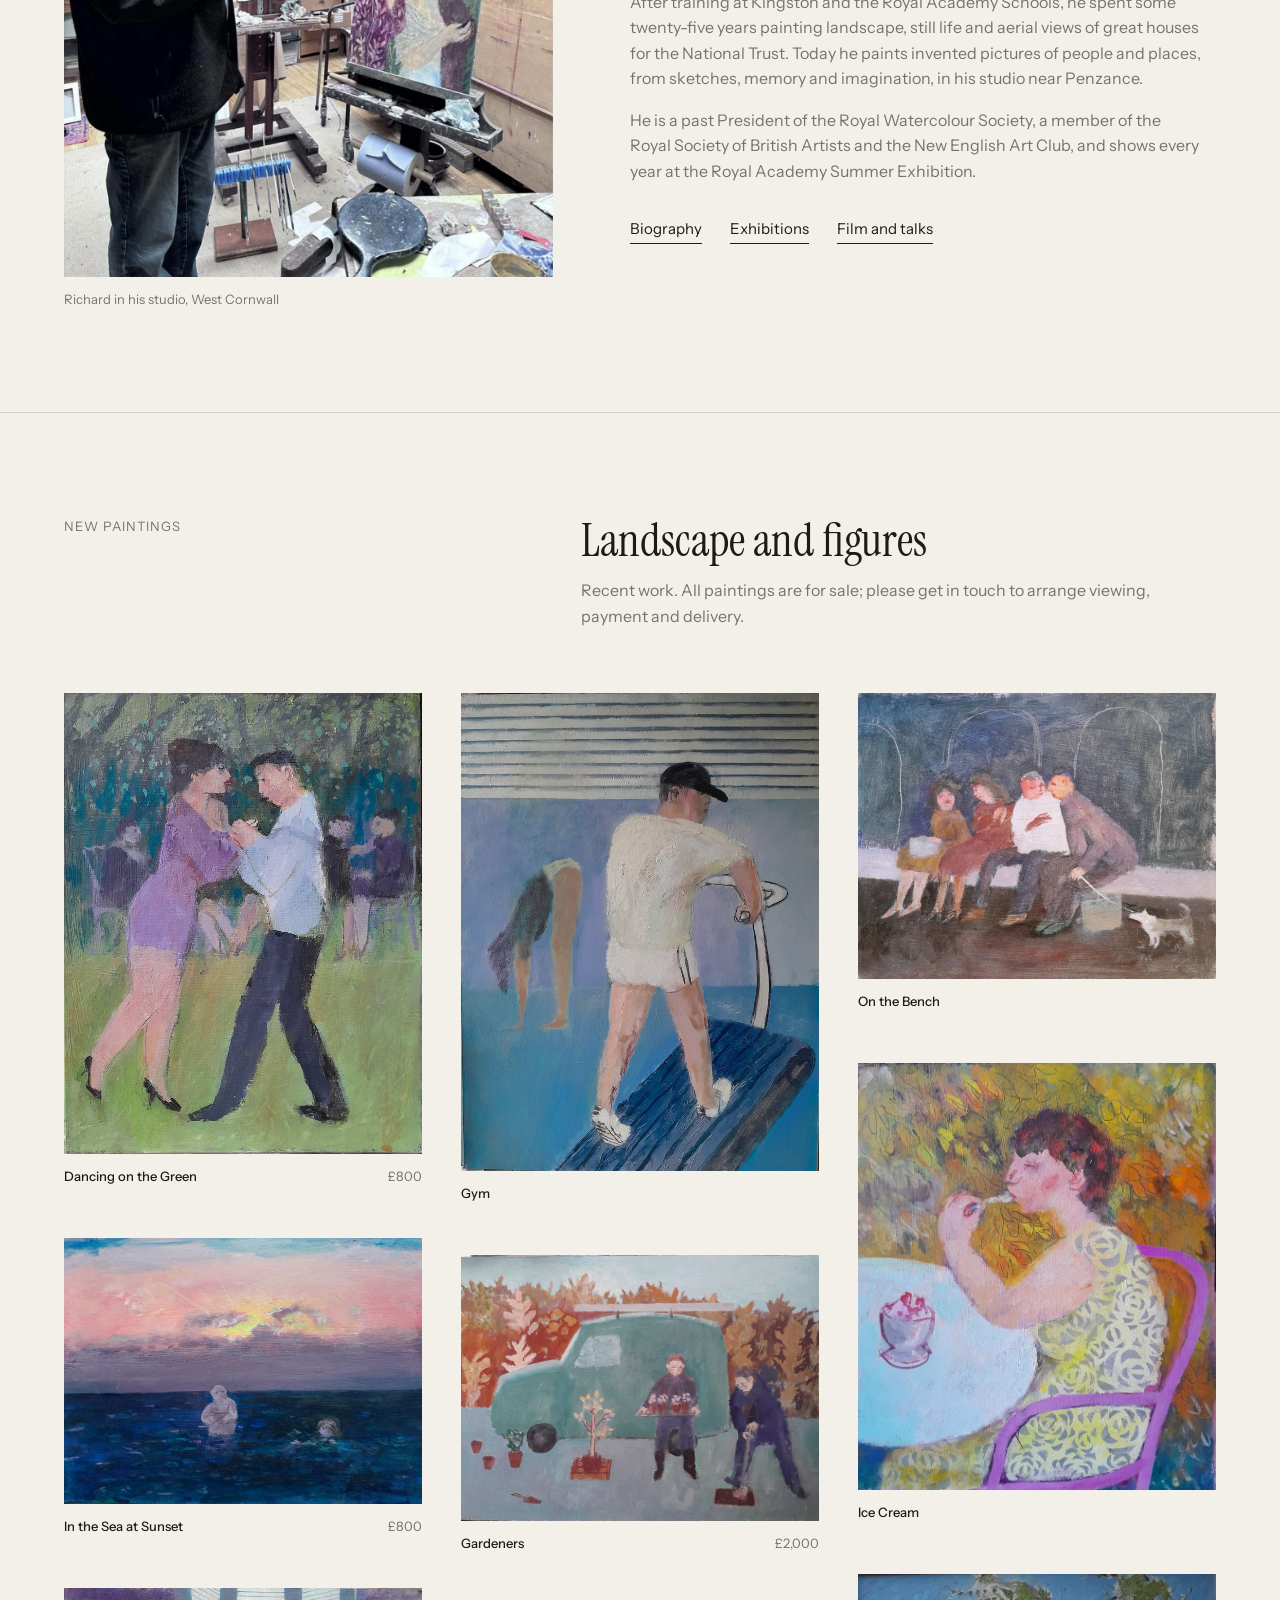
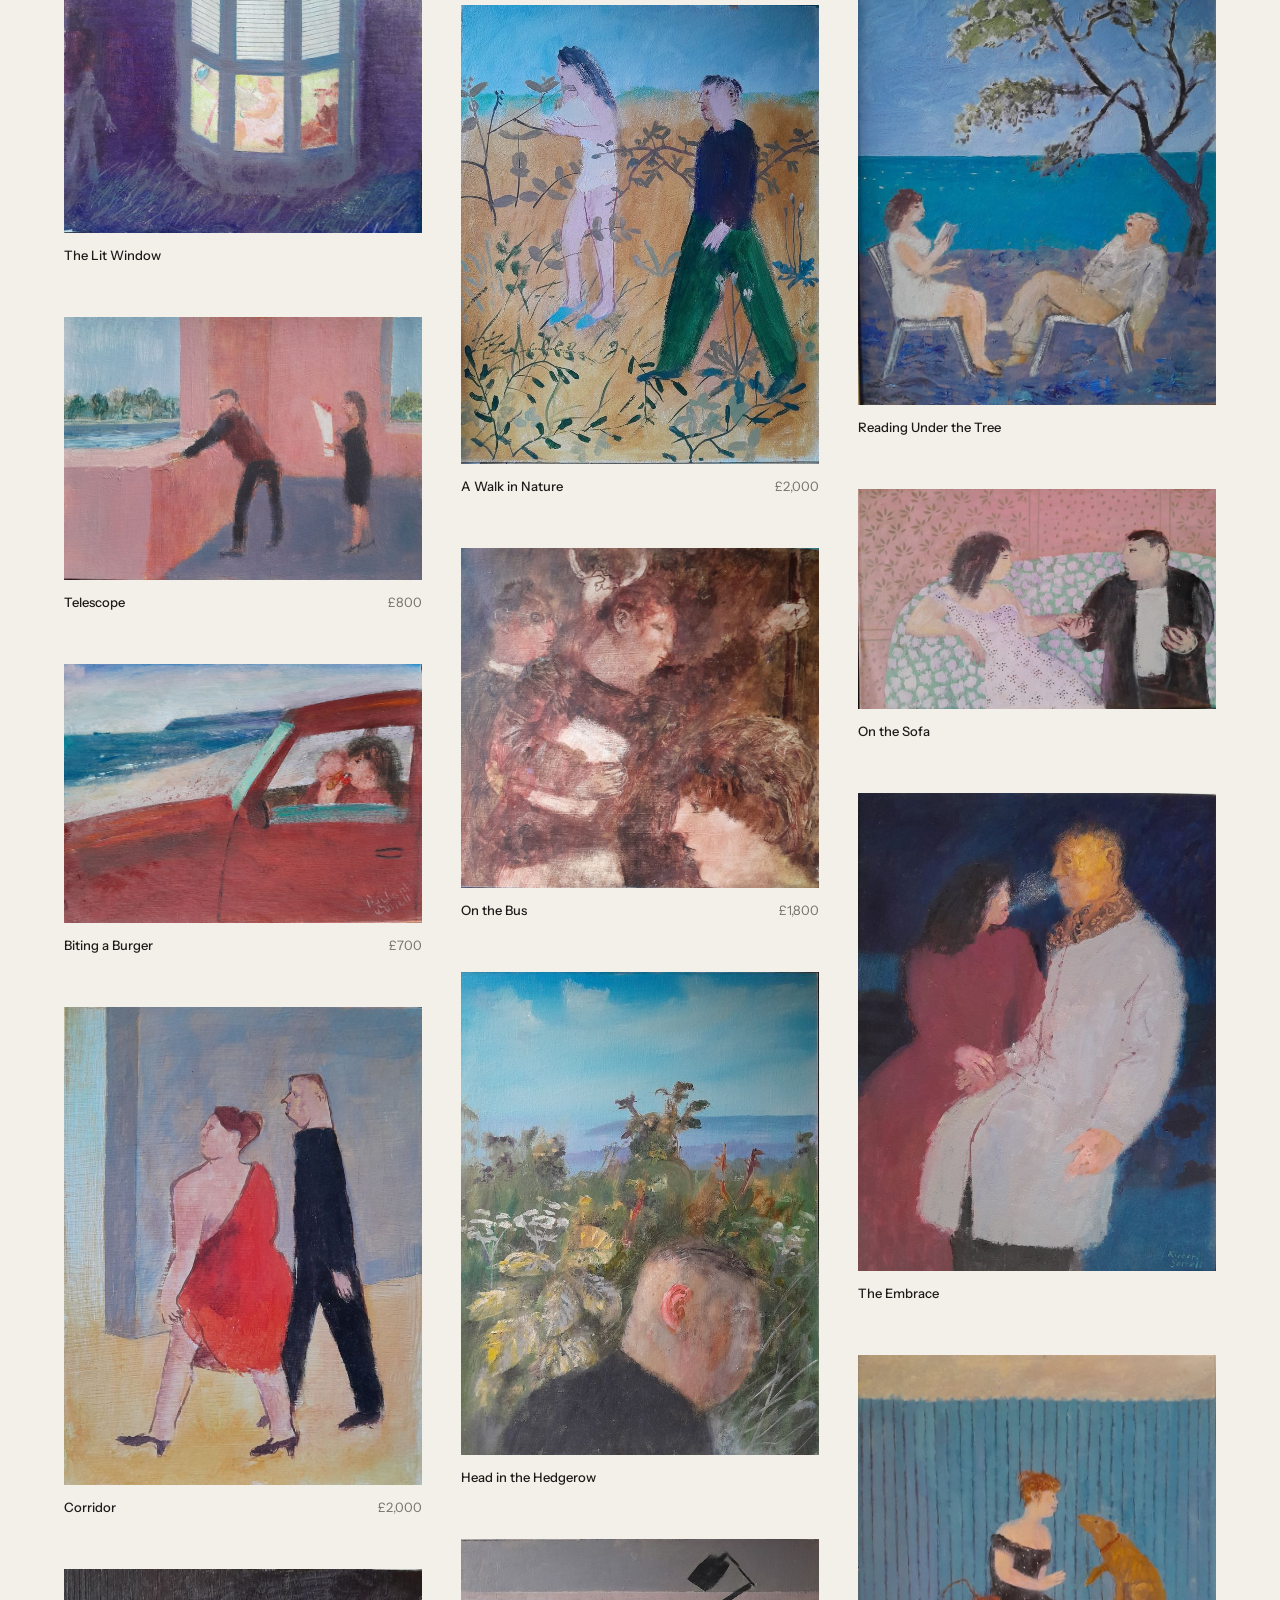
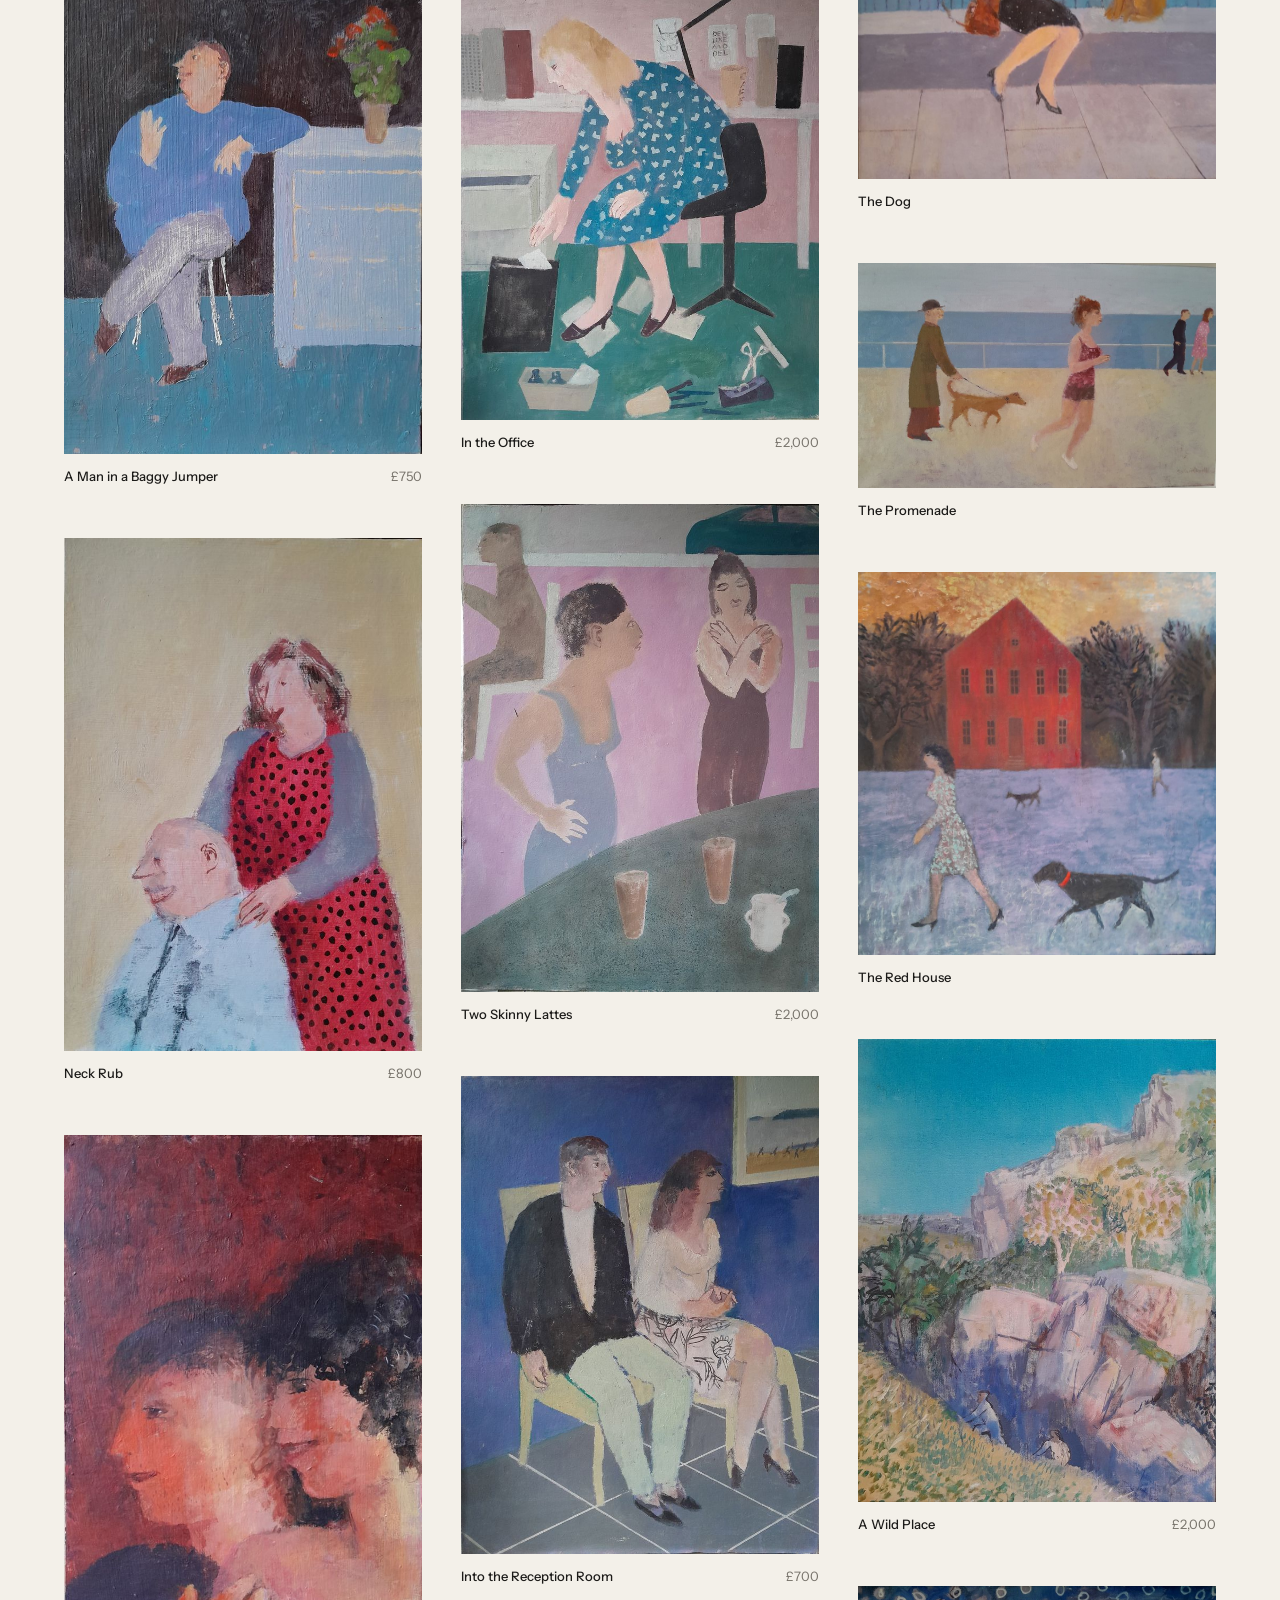
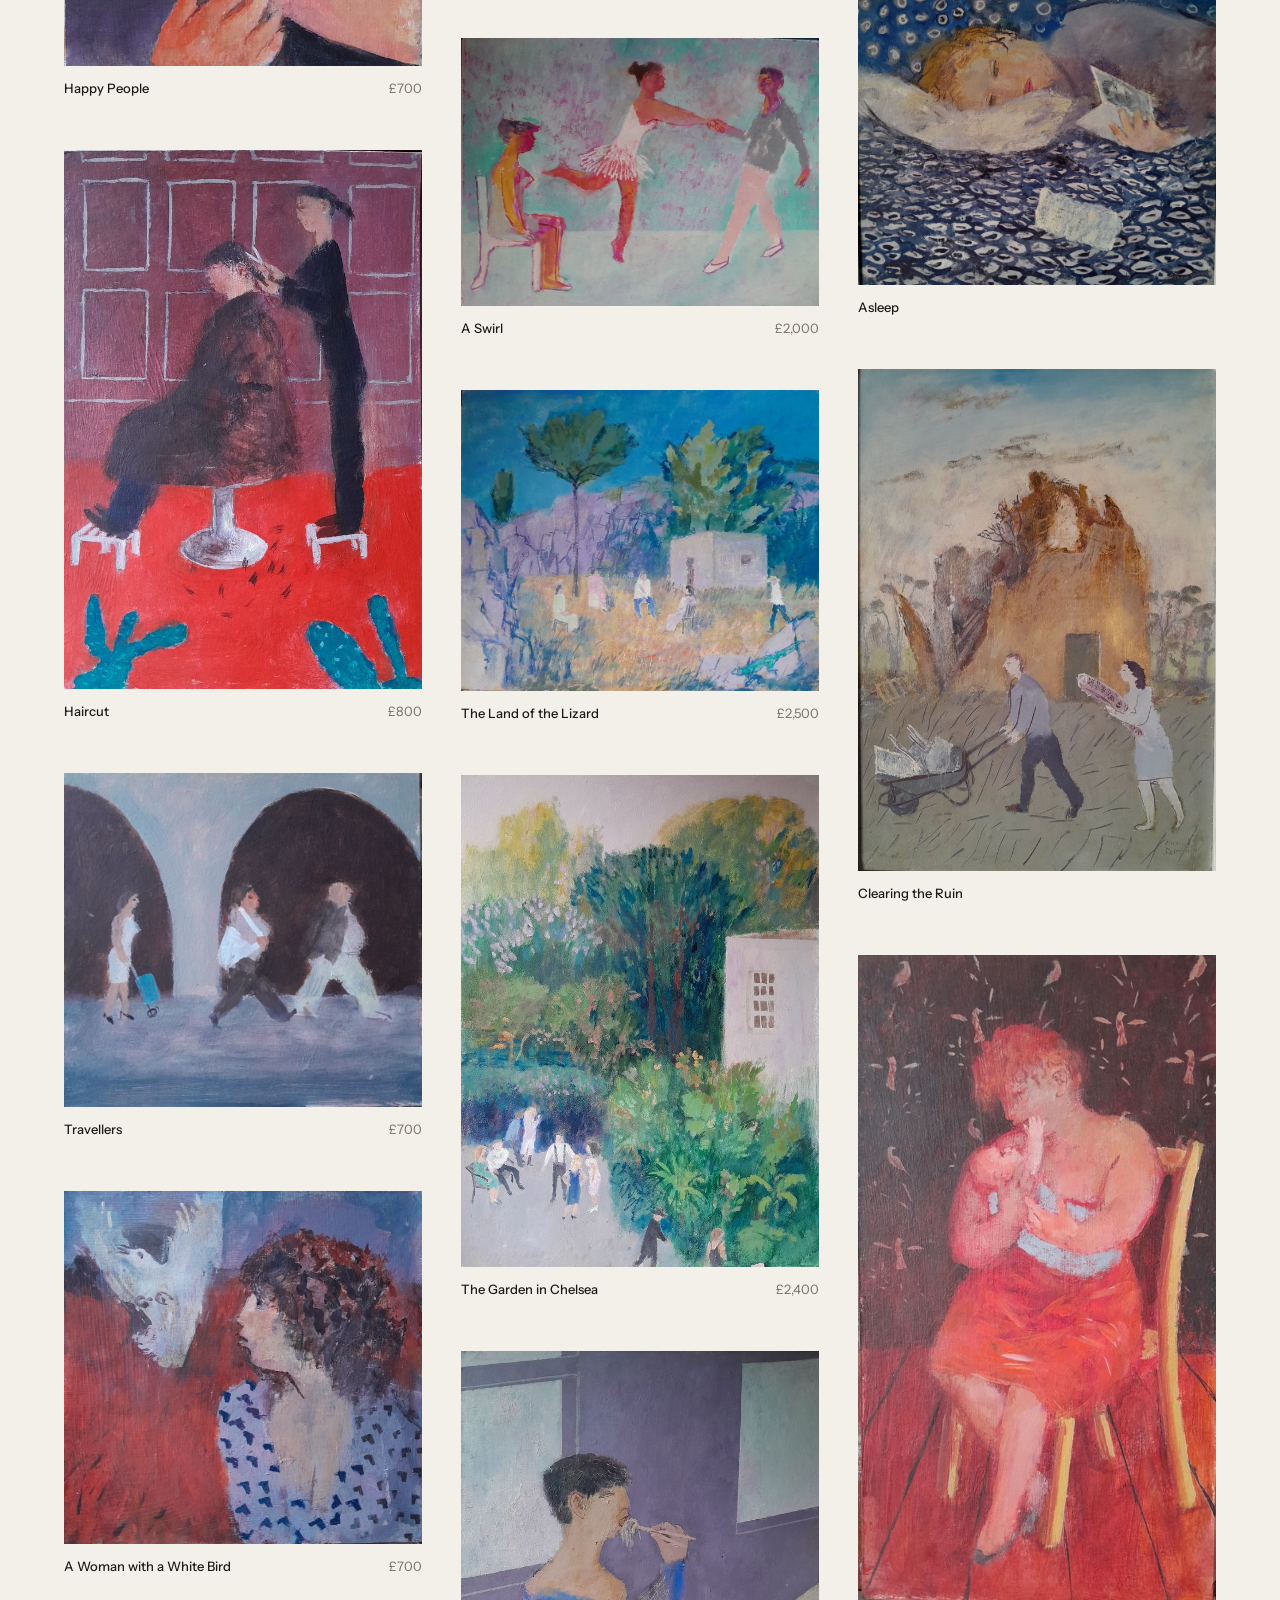
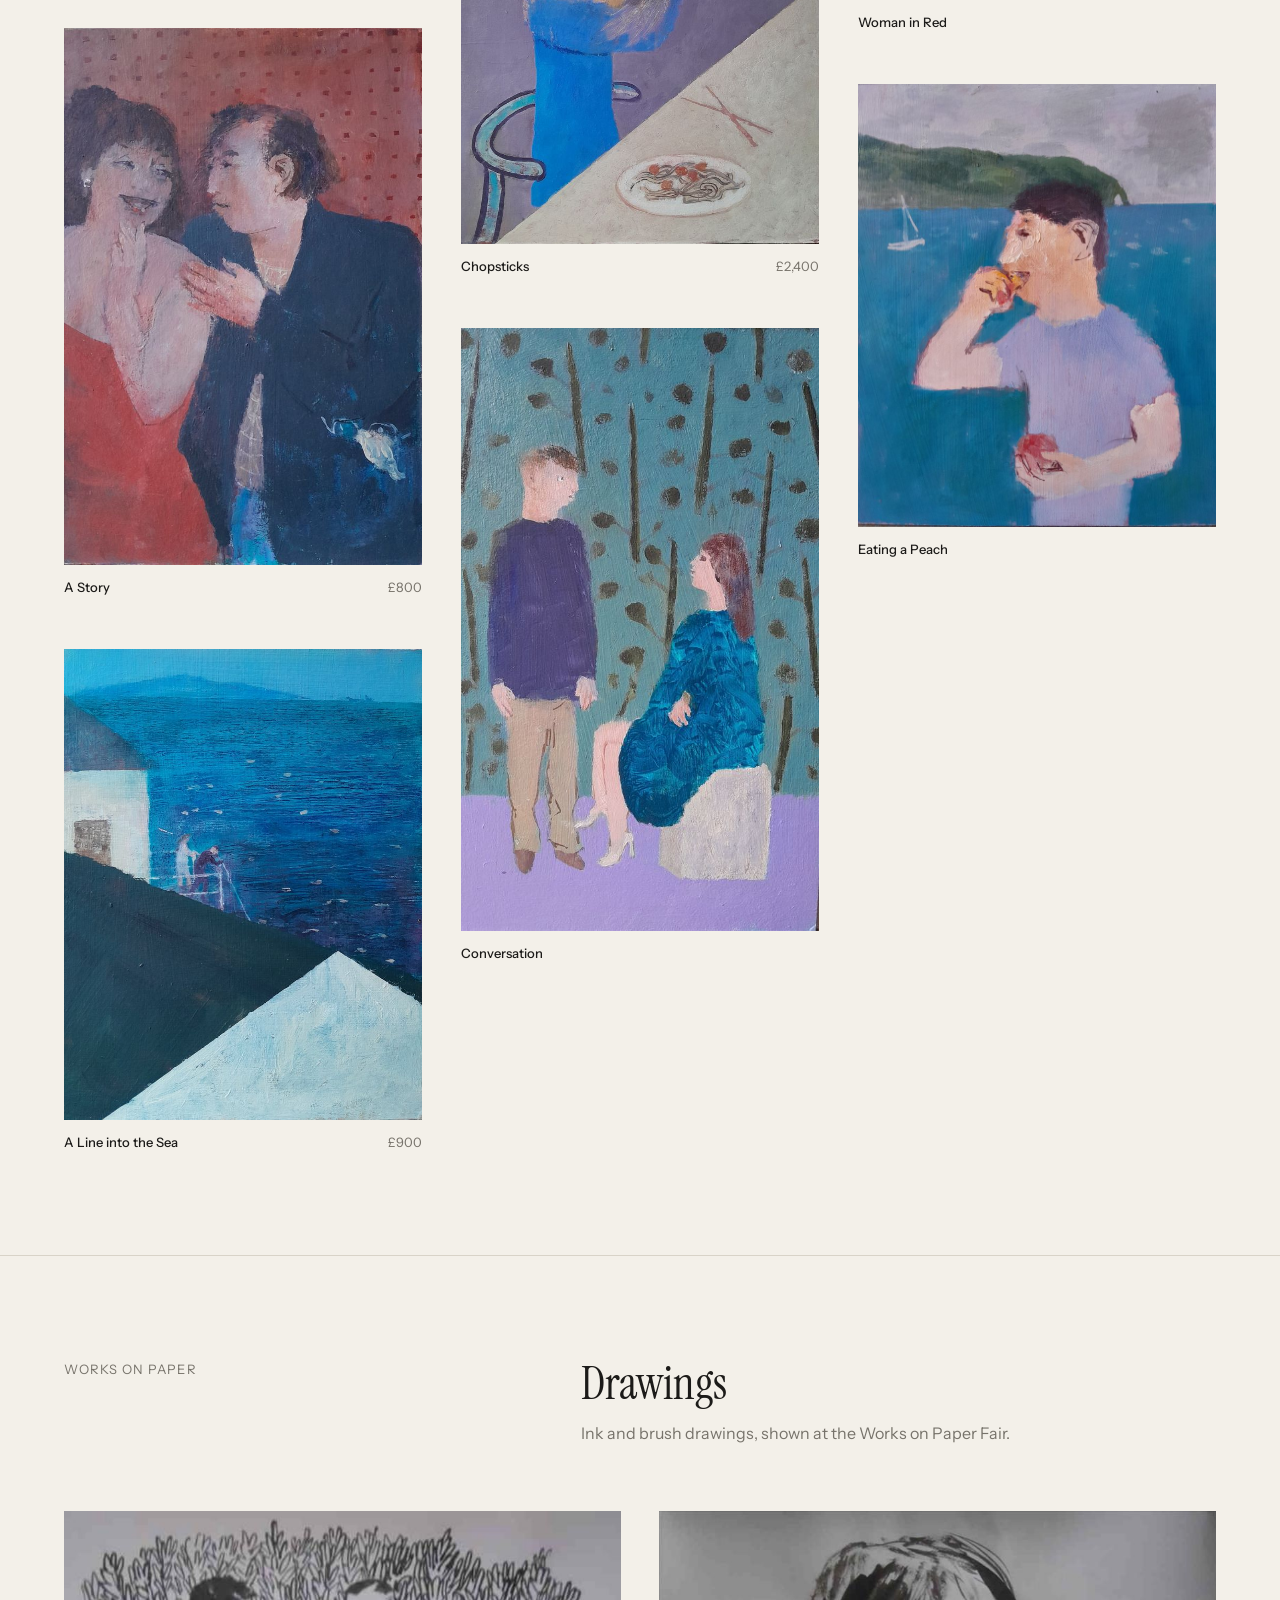
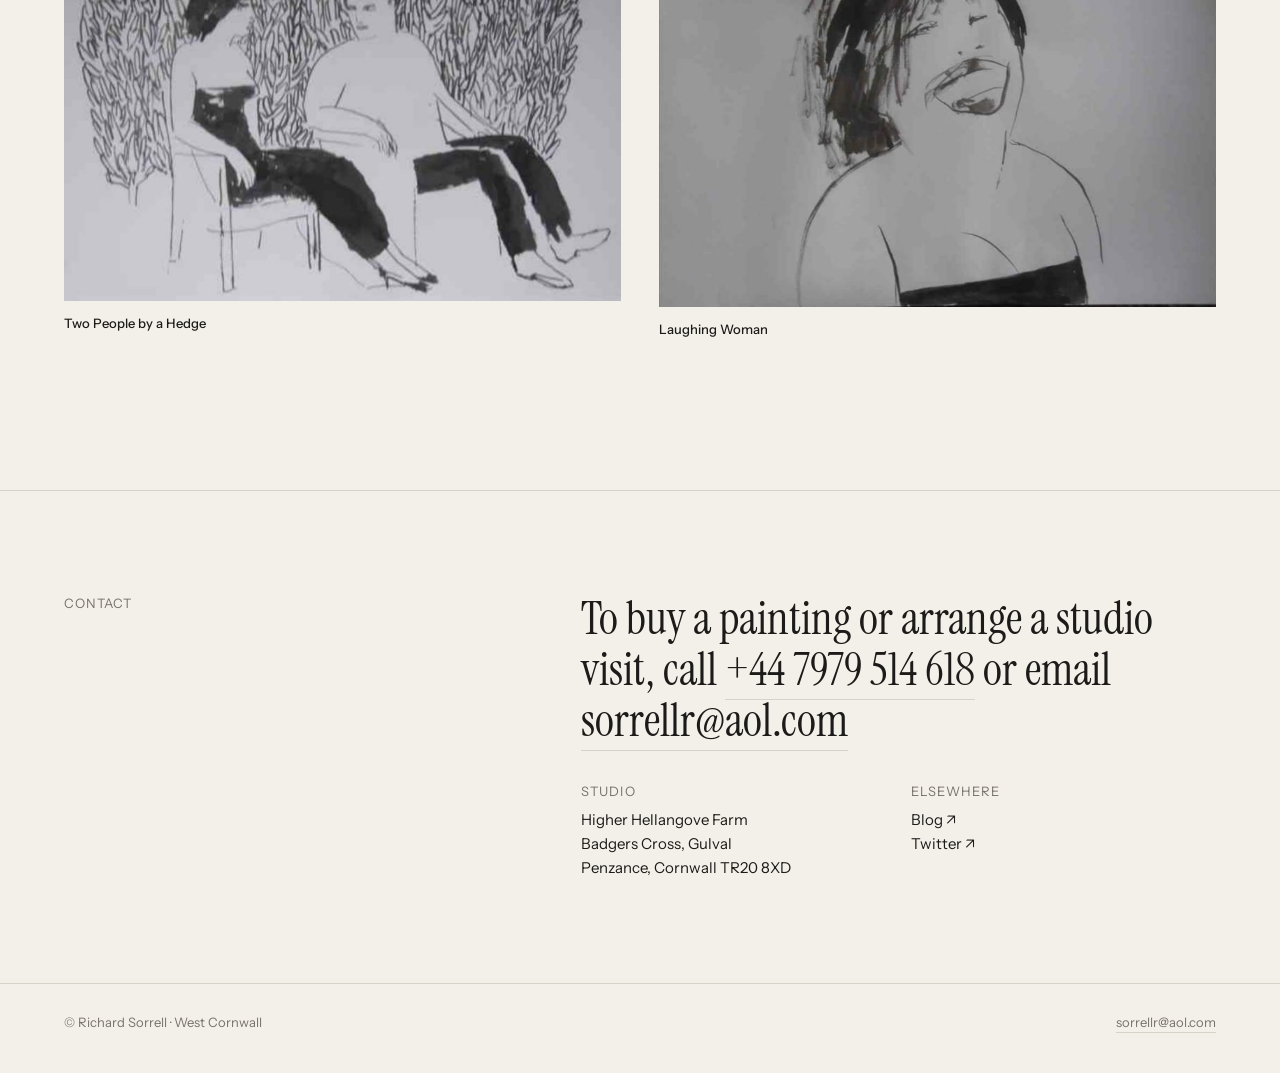
==== commit 77980f97: "Phone viewer: fit to one screen with actions at the bottom Co-Authored-By: Claude Opus 5.5 <noreply@" ====
--- a/index.html
+++ b/index.html
@@ -13,13 +13,13 @@
 <meta property="og:url" content="https://richardsorrell.co.uk/">
 <meta property="og:image" content="https://richardsorrell.co.uk/img/starlings-2026.jpg">
 <meta name="twitter:card" content="summary_large_image">
-<link rel="icon" href="/favicon.svg?v=1795474269" type="image/svg+xml">
-<link rel="icon" href="/favicon.ico?v=1795474269" sizes="32x32">
-<link rel="apple-touch-icon" href="/apple-touch-icon.png?v=1795474269">
+<link rel="icon" href="/favicon.svg?v=1795474496" type="image/svg+xml">
+<link rel="icon" href="/favicon.ico?v=1795474496" sizes="32x32">
+<link rel="apple-touch-icon" href="/apple-touch-icon.png?v=1795474496">
 <link rel="preconnect" href="https://fonts.googleapis.com">
 <link rel="preconnect" href="https://fonts.gstatic.com" crossorigin>
 <link href="https://fonts.googleapis.com/css2?family=Instrument+Sans:wght@400;500;600&family=Instrument+Serif:ital@0;1&display=swap" rel="stylesheet">
-<link rel="stylesheet" href="/assets/site.css?v=1795473603">
+<link rel="stylesheet" href="/assets/site.css?v=1795476300">
 <script type="application/ld+json">{"@context": "https://schema.org", "@type": "Person", "name": "Richard Sorrell", "honorificSuffix": "PPRWS RBA NEAC", "jobTitle": "Painter", "url": "https://richardsorrell.co.uk/", "birthDate": "1948", "address": {"@type": "PostalAddress", "addressRegion": "Cornwall", "addressCountry": "GB"}, "memberOf": ["Royal Watercolour Society", "Royal Society of British Artists", "New English Art Club"], "sameAs": ["https://en.wikipedia.org/wiki/Richard_Sorrell"]}</script>
 </head>
 <body data-page="home">
@@ -107,6 +107,6 @@
 
 <p id="load-error" class="wrap small" style="display:none;padding:24px 0">Sorry, part of this page could not be loaded. Please refresh.</p>
 <footer><div class="wrap"><span>© Richard Sorrell · West Cornwall</span><a id="foot-email" href="mailto:sorrellr@aol.com">sorrellr@aol.com</a></div></footer>
-<script src="/assets/site.js?v=1795473603"></script>
+<script src="/assets/site.js?v=1795476300"></script>
 </body>
 </html>
--- a/assets/site.css
+++ b/assets/site.css
@@ -269,3 +269,35 @@
   .rv-bar{padding-right:56px;flex-wrap:wrap}
   .rv-back{display:none}
 }
+
+/* Viewer actions */
+.lbx .acts{display:flex;flex-direction:column;gap:12px}
+.lbx .x{z-index:5}
+
+/* Phone and tablet viewer: everything fits on one screen, actions at the bottom */
+@media (max-width:900px){
+  .lbx.open{display:flex;flex-direction:column;overflow:hidden}
+  .lbx .stage{flex:1 1 auto;height:auto;min-height:0}
+  .lbx .slide{padding:46px 6px 10px}
+  .lbx .slide img{max-height:100%}
+  .lbx .count{top:16px;left:16px}
+  .lbx .x{top:10px;right:10px;padding:6px 8px}
+  .lbx .side{flex:0 0 auto;display:grid;grid-template-columns:1fr auto;column-gap:16px;row-gap:4px;align-items:end;padding:14px 16px calc(14px + env(safe-area-inset-bottom));border-top:1px solid var(--rule);overflow:visible}
+  .lbx .side>*{grid-column:1/-1;margin:0}
+  .lbx .side>div:first-child{grid-column:1}
+  .lbx h2{font-size:24px;line-height:1.1}
+  .lbx .side .meta{grid-column:1;font-size:13px;margin:0}
+  .lbx .side .price{grid-column:2;grid-row:1/span 2;align-self:end;justify-self:end;font-size:22px;margin:0}
+  .lbx .side .note,.lbx .side .dl{display:none}
+  .lbx .side .opts{margin-top:8px}
+  .lbx .side .opts button{padding:8px 12px}
+  .lbx .side .opts button span{font-size:16px}
+  .lbx .acts{flex-direction:row;gap:8px;margin-top:10px}
+  .lbx .acts .btn{flex:1 1 0;padding:14px 10px;font-size:14px;white-space:nowrap}
+  .lbx .acts .lg{display:none}
+  .lbx .side .small{font-size:12px;text-align:center;margin-top:6px}
+  .lbx .roomview{padding:12px 12px 8px}
+  .rv-bar{padding-right:64px;min-height:30px}
+  .rv-scene{padding:8px 0}
+  .rv-note{font-size:12px;line-height:1.4}
+}
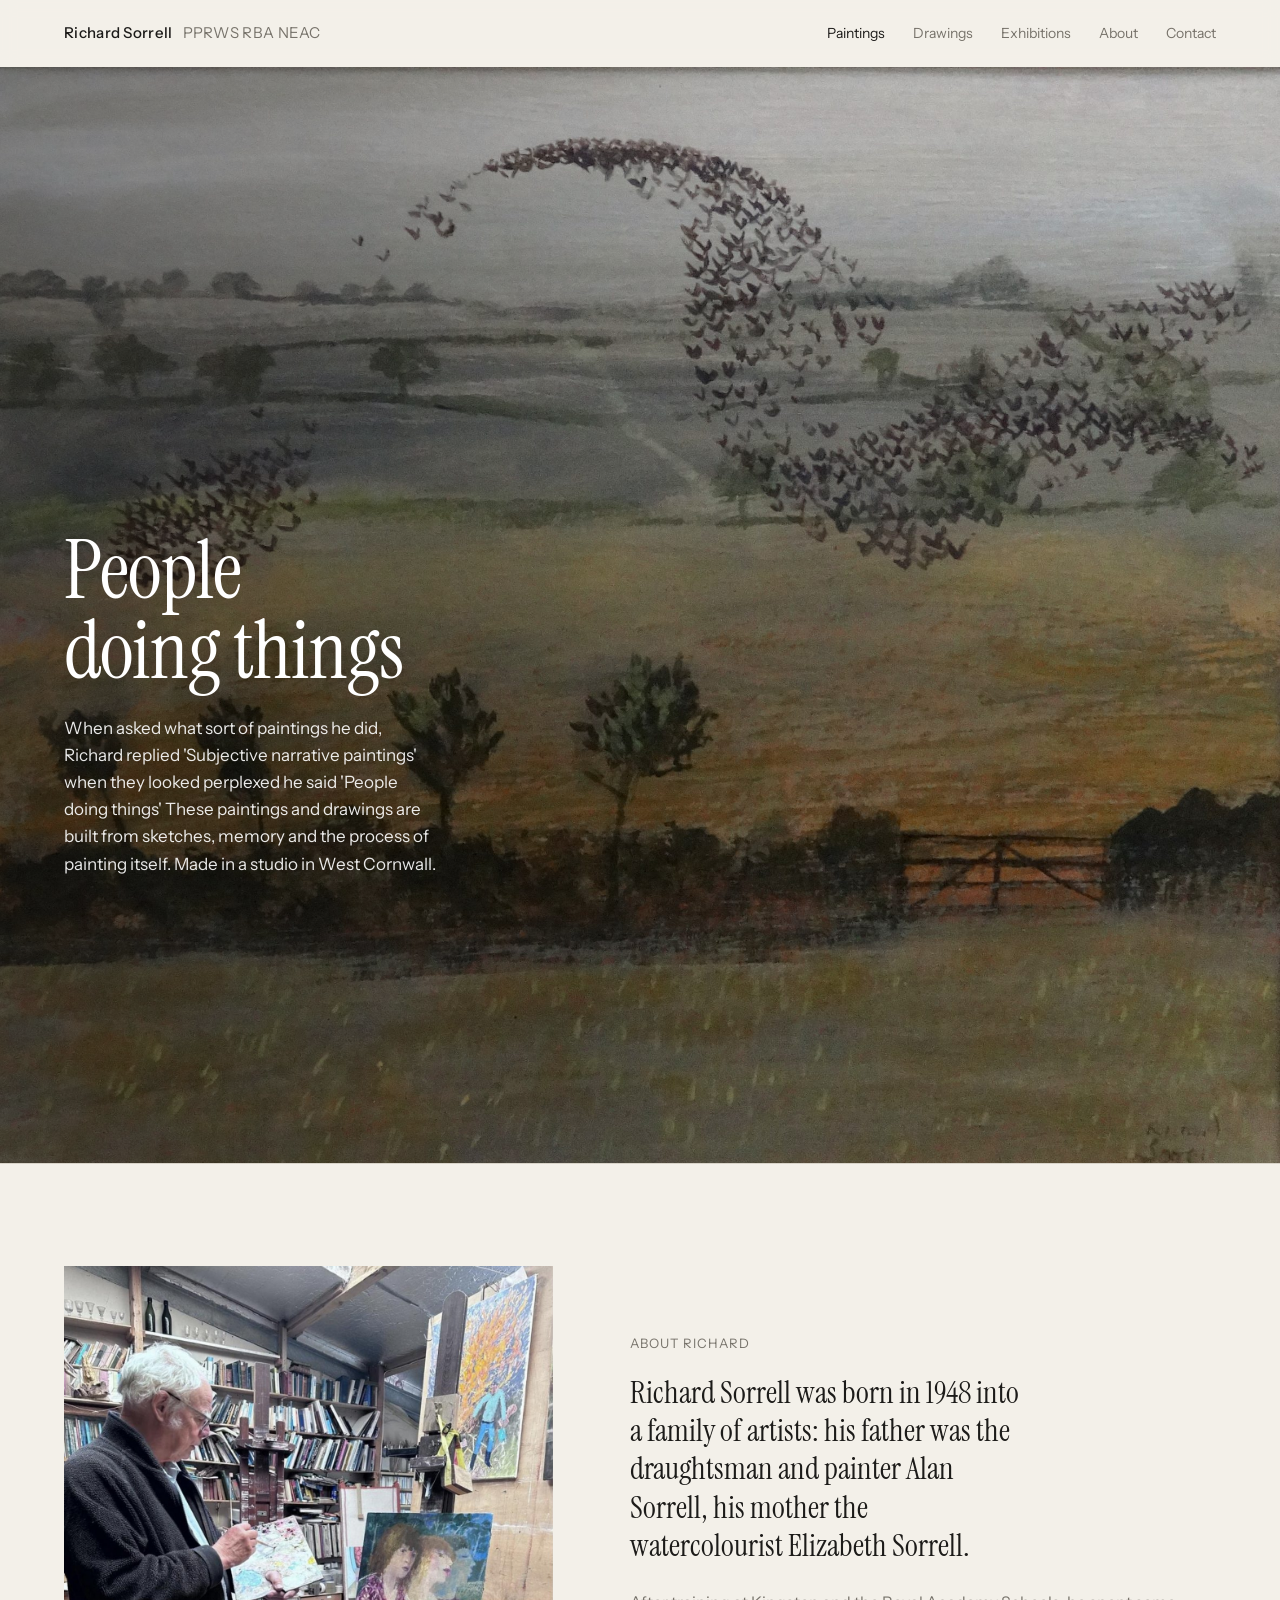
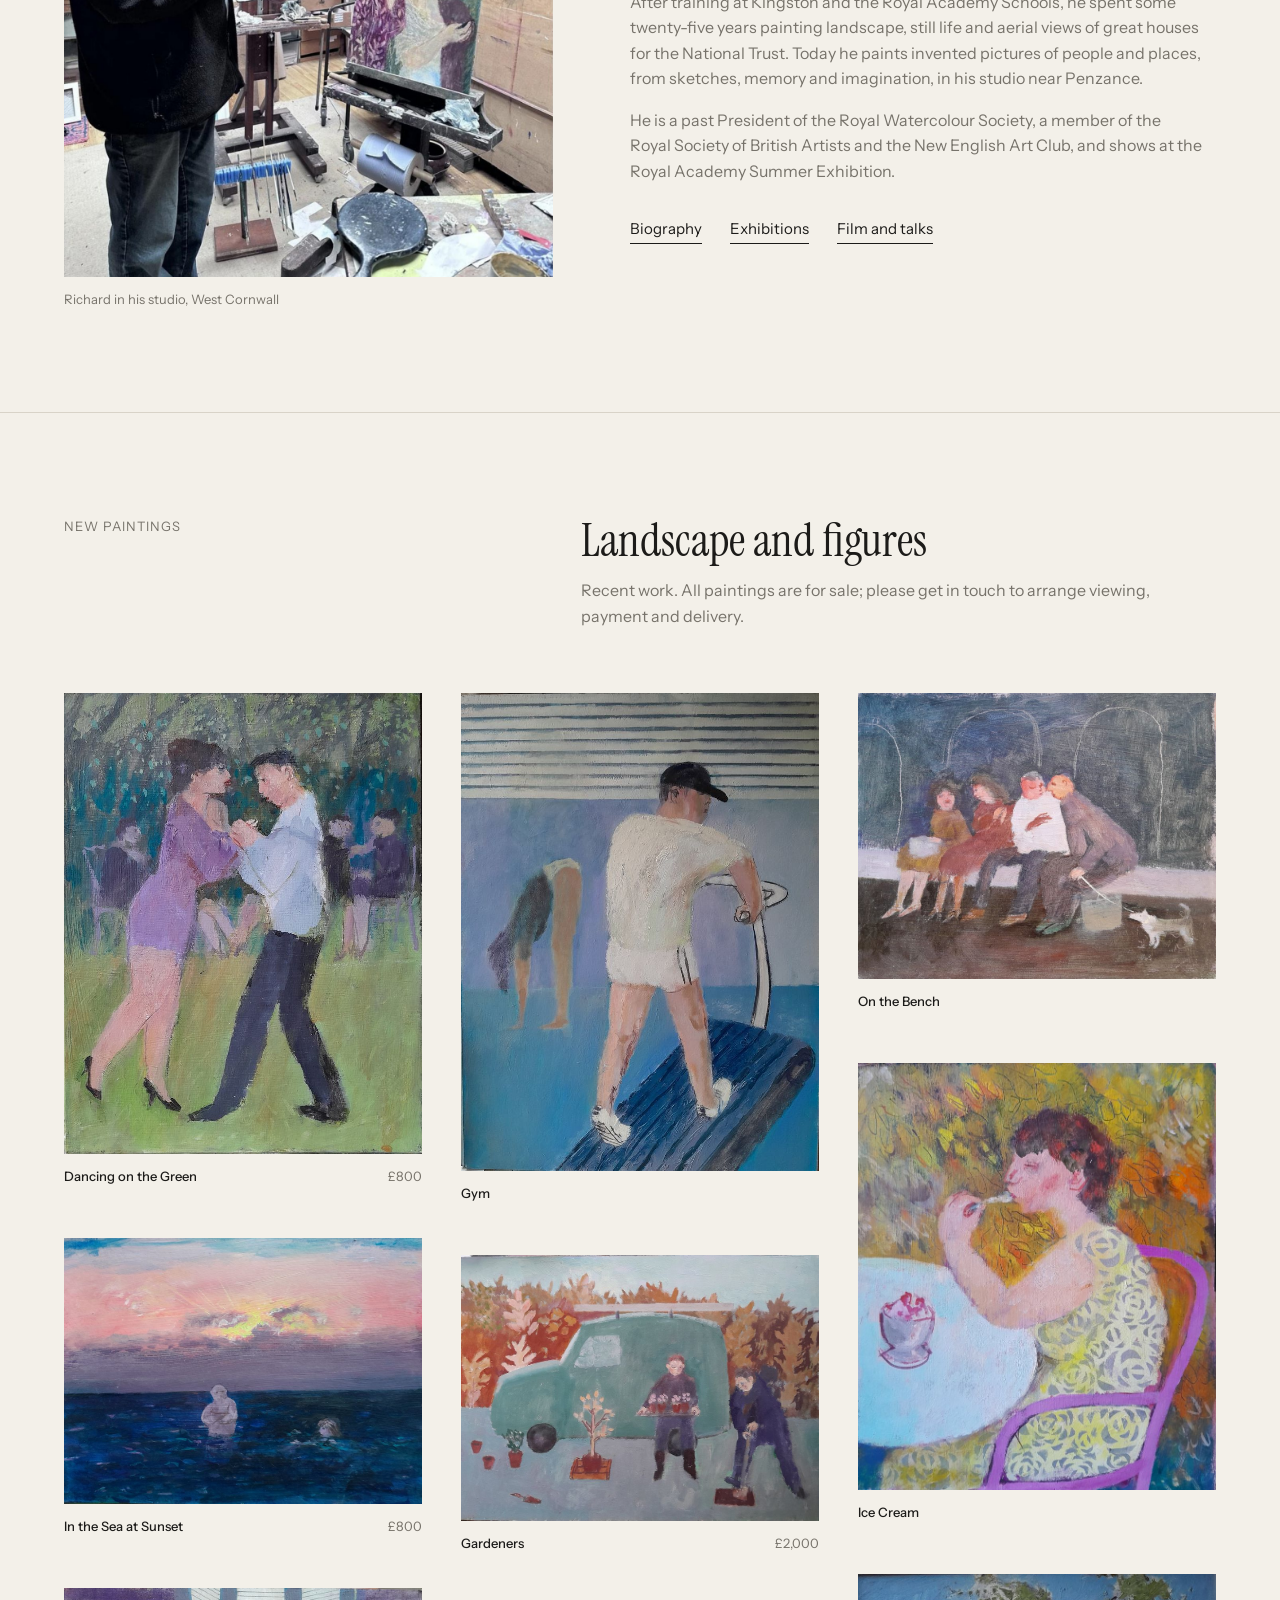
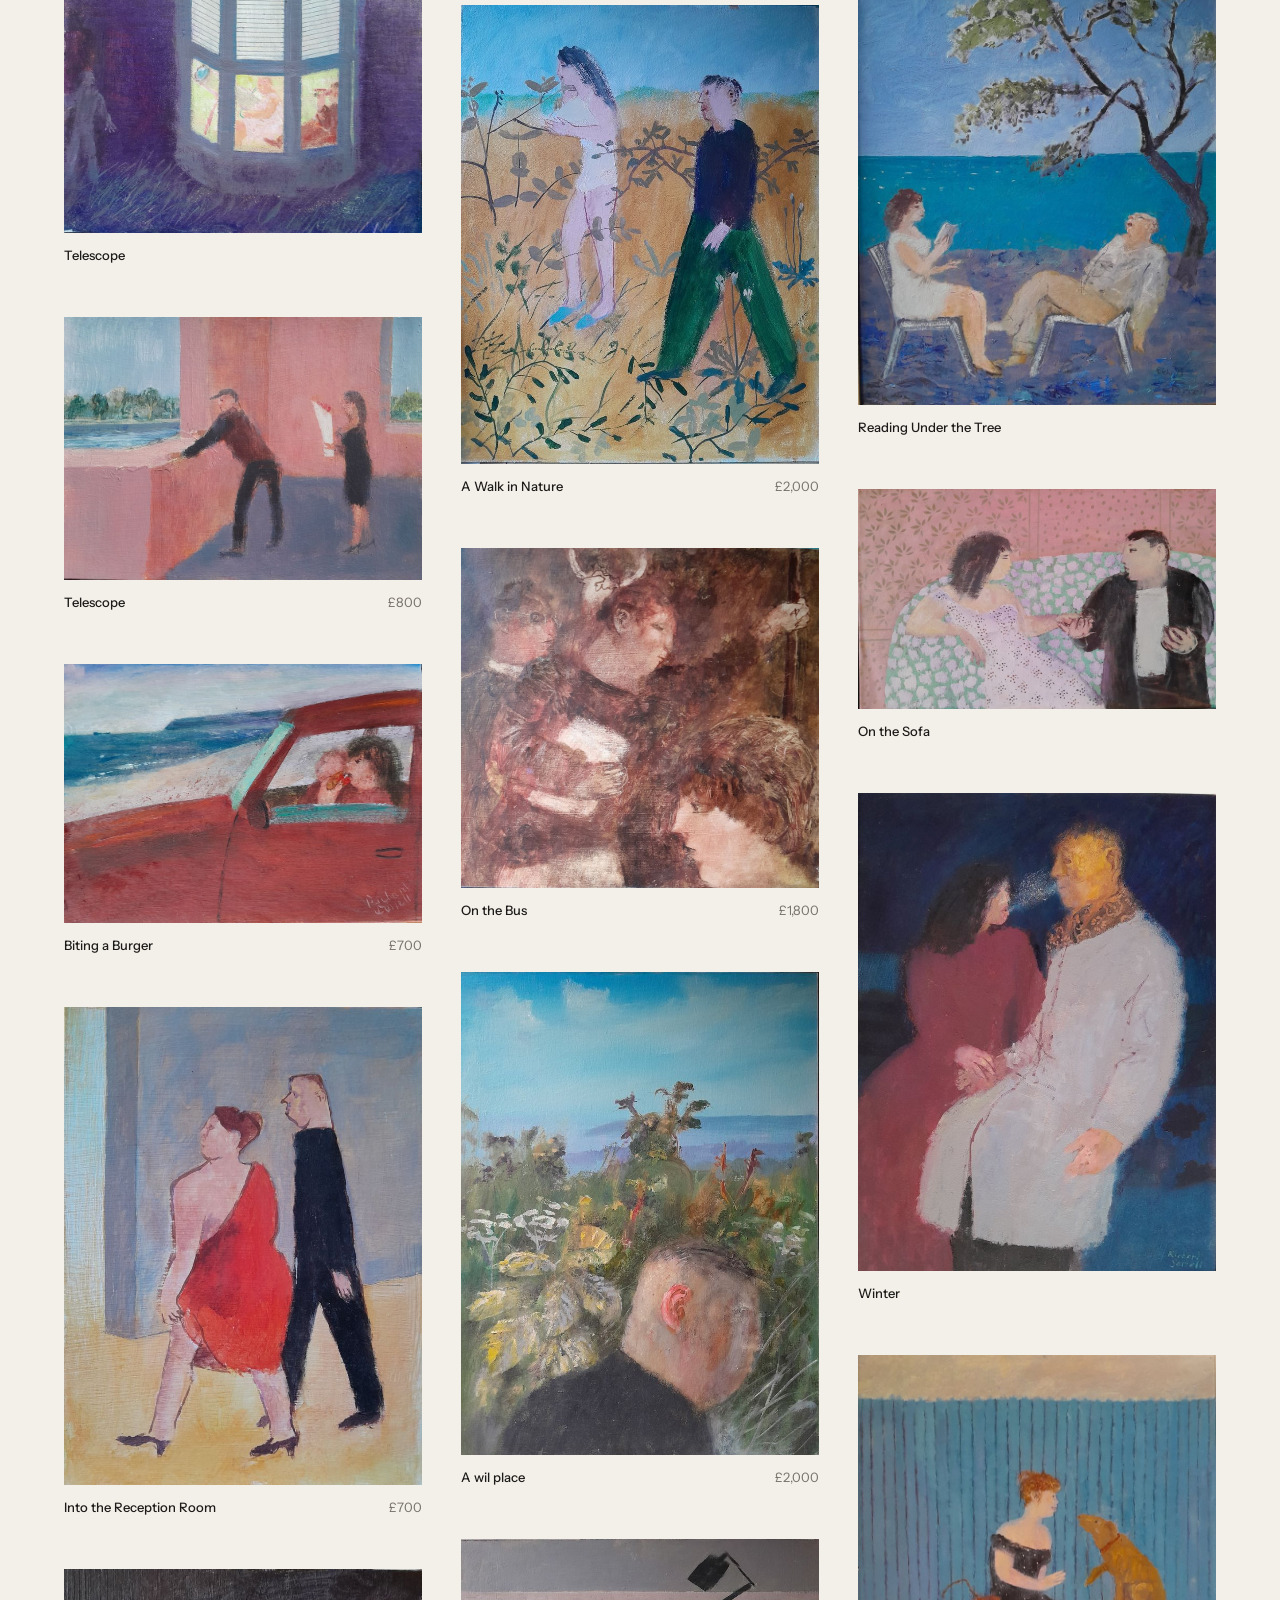
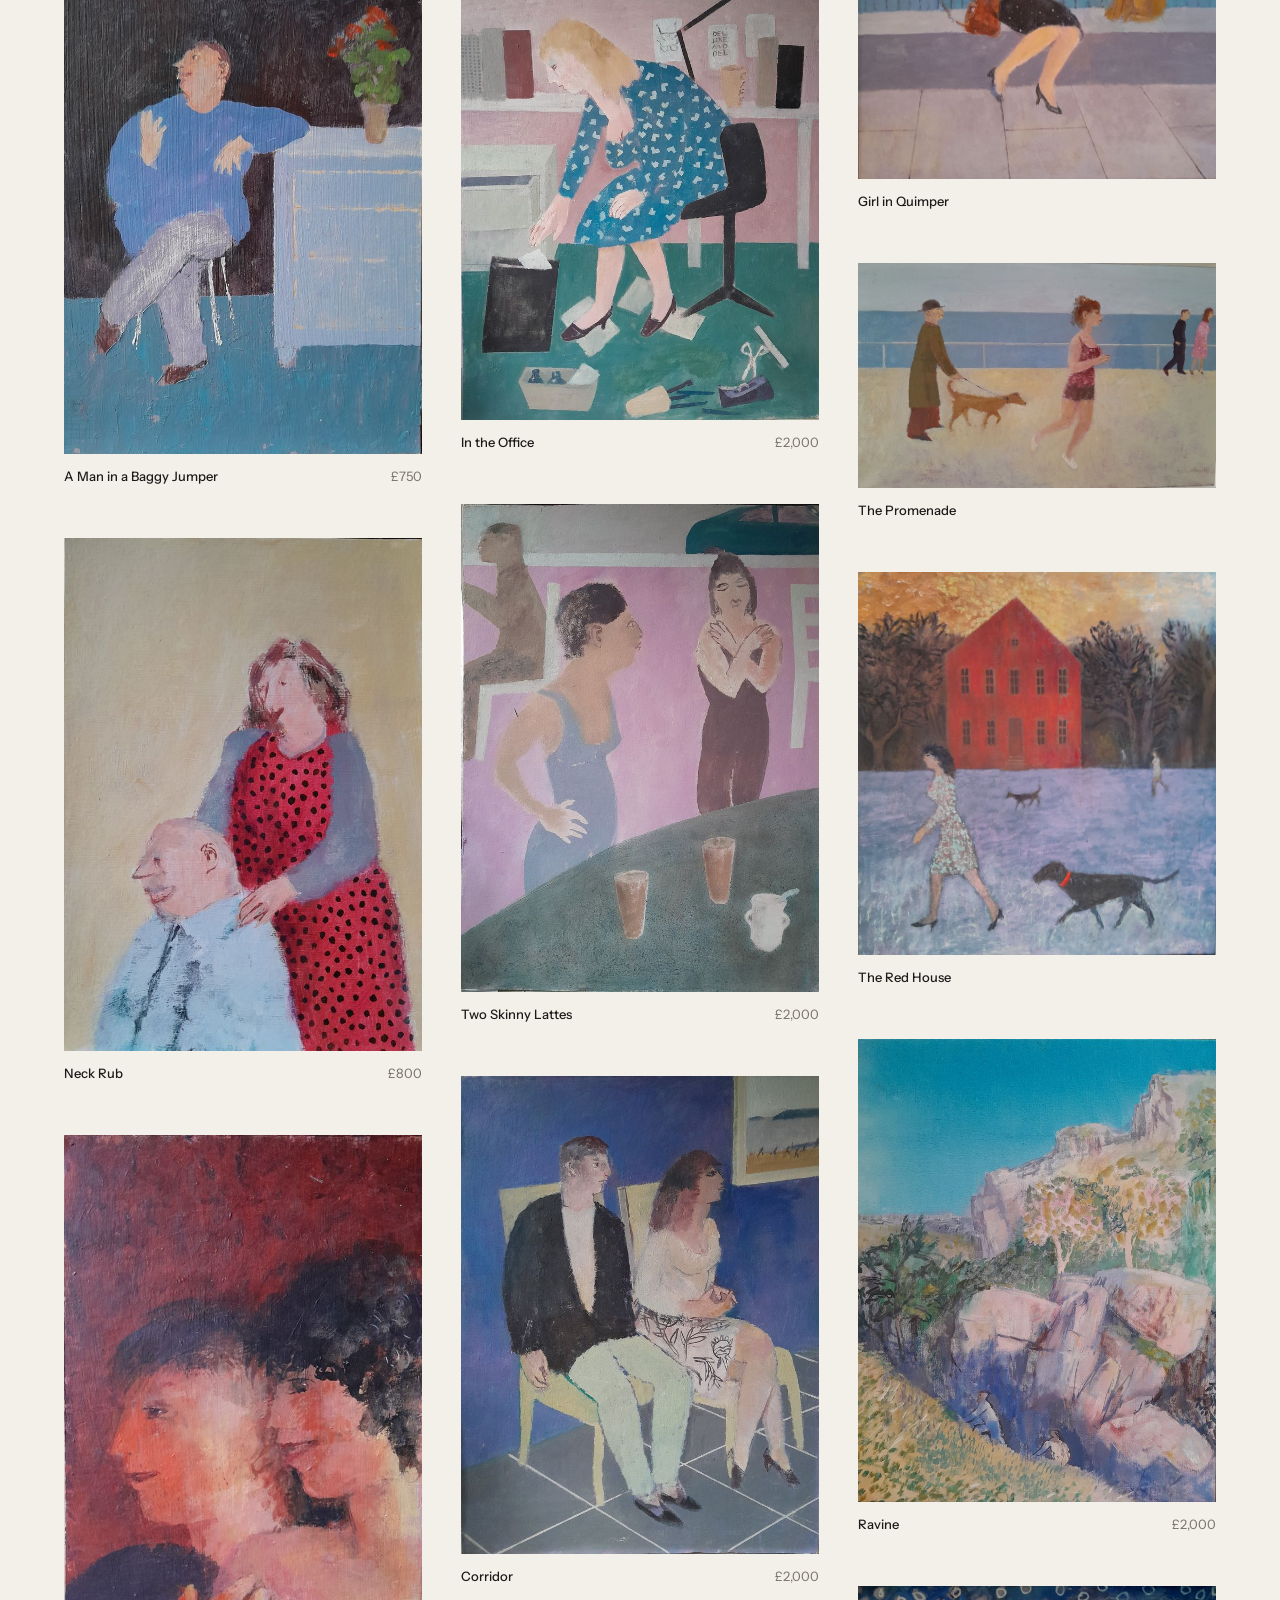
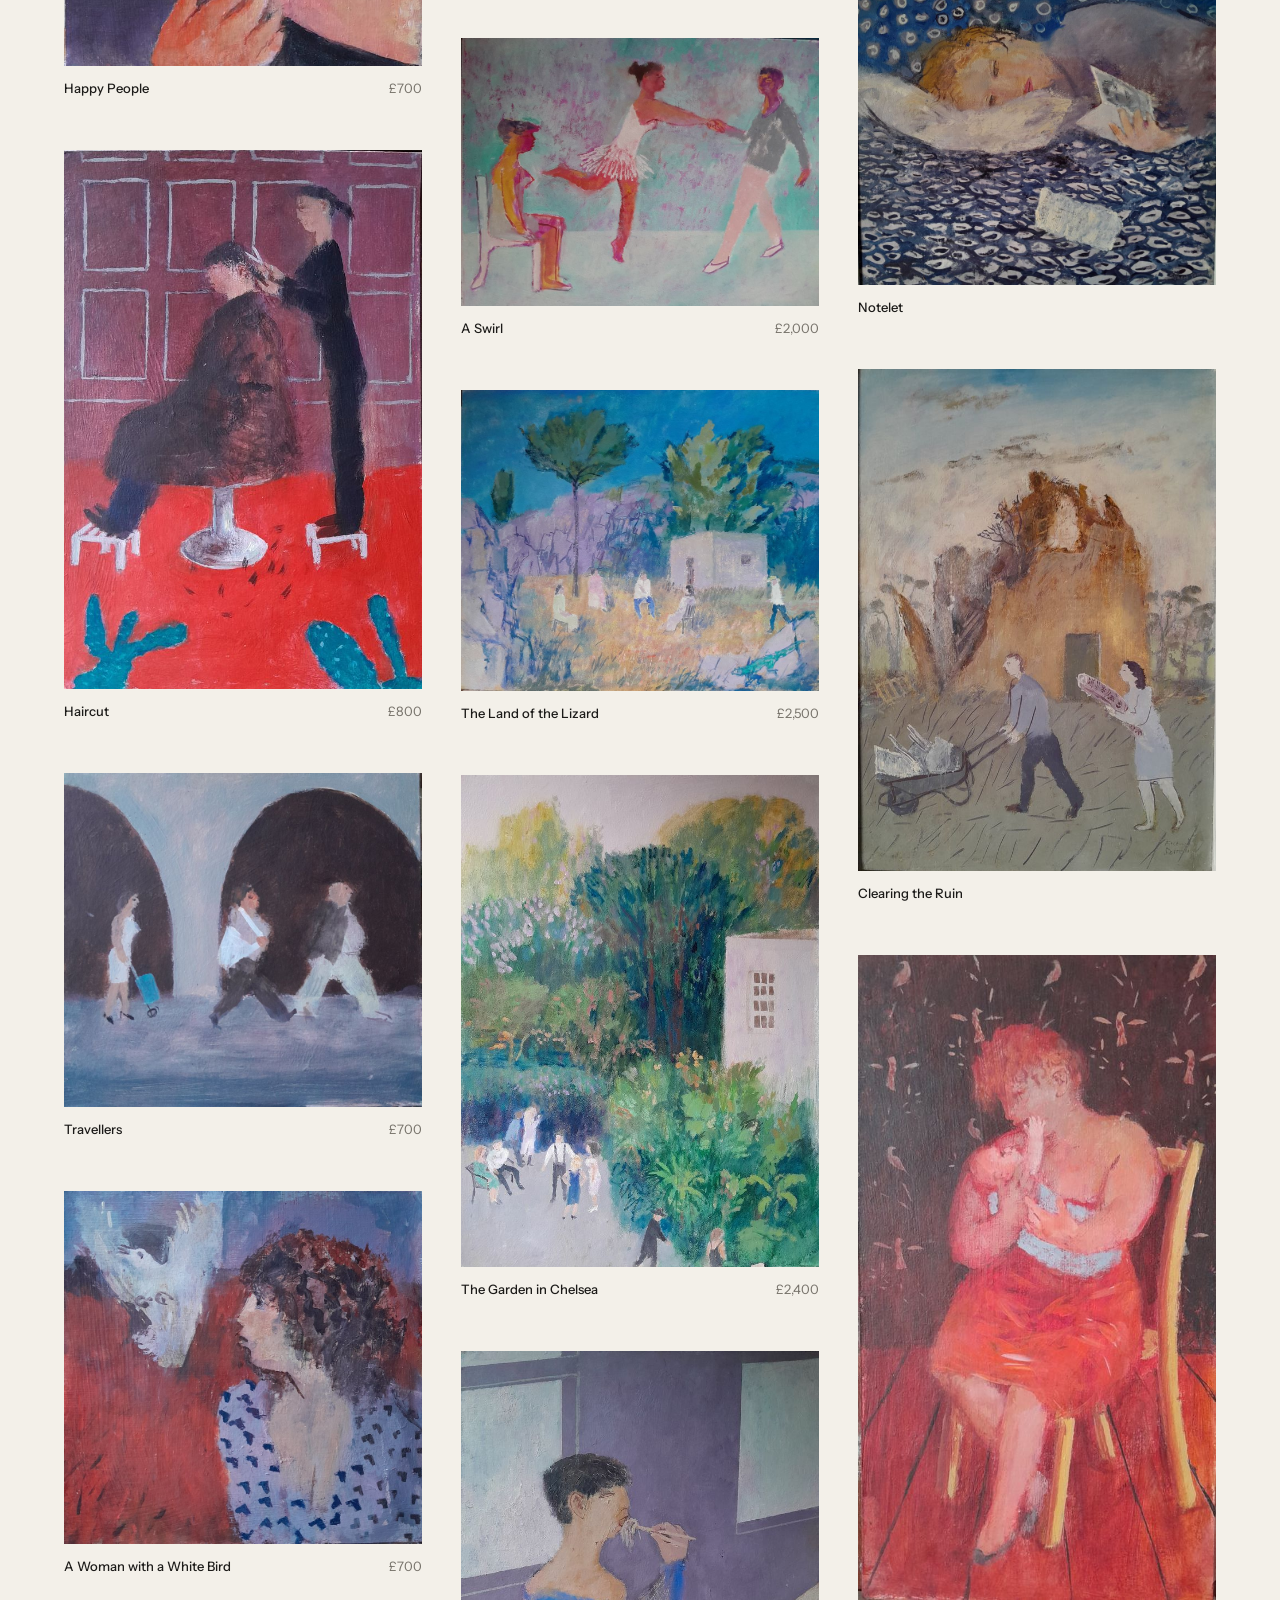
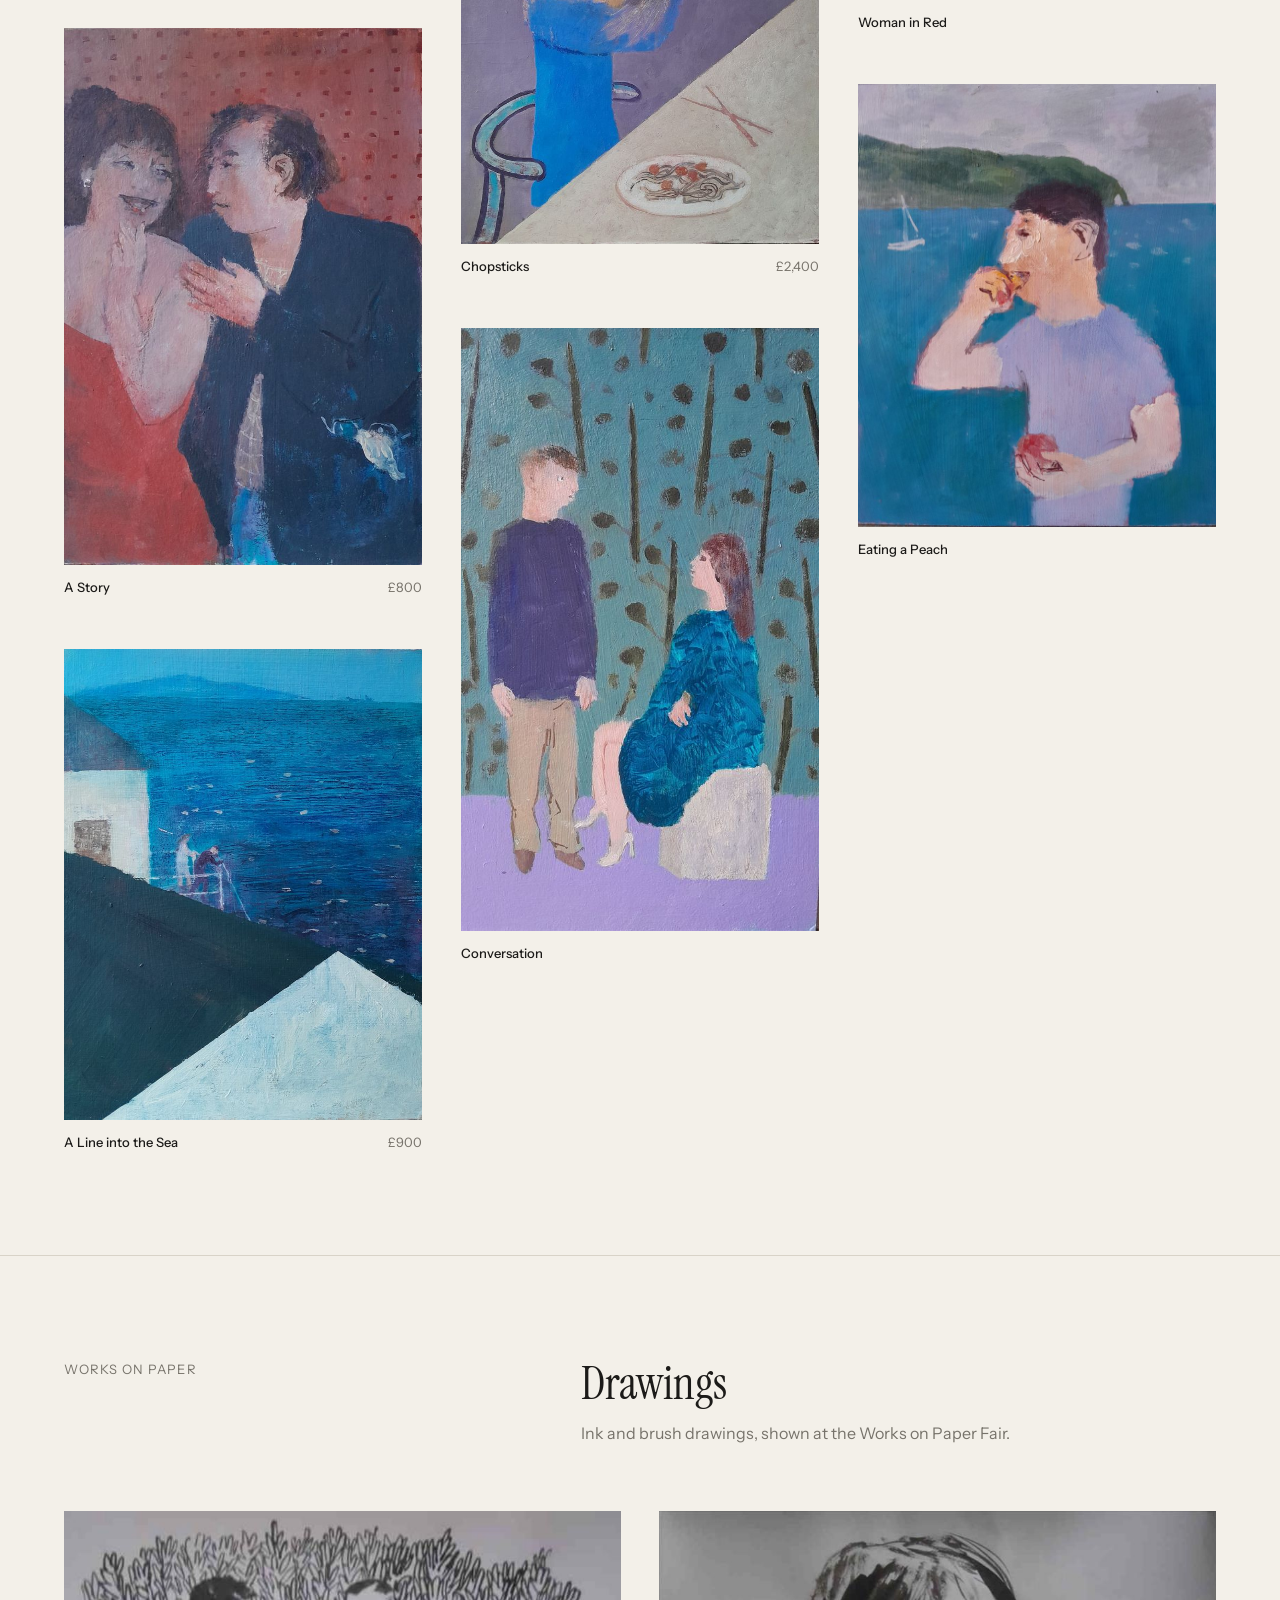
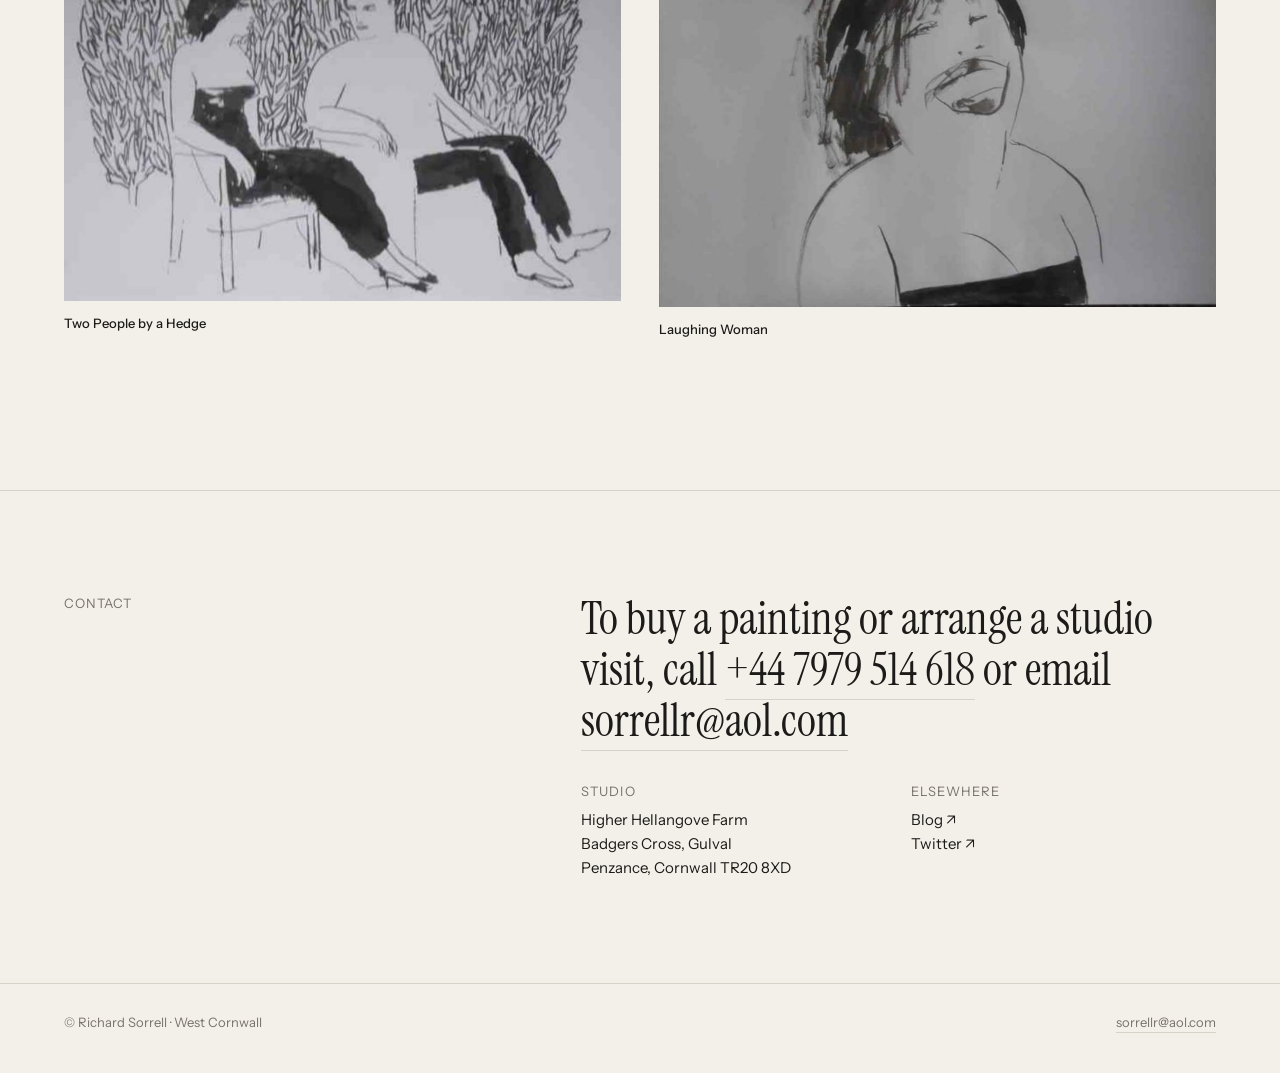
==== commit 9043adaa: "Phone viewer: show painting descriptions, two lines with More Co-Authored-By: Claude Opus 5.5 <norep" ====
--- a/index.html
+++ b/index.html
@@ -19,7 +19,7 @@
 <link rel="preconnect" href="https://fonts.googleapis.com">
 <link rel="preconnect" href="https://fonts.gstatic.com" crossorigin>
 <link href="https://fonts.googleapis.com/css2?family=Instrument+Sans:wght@400;500;600&family=Instrument+Serif:ital@0;1&display=swap" rel="stylesheet">
-<link rel="stylesheet" href="/assets/site.css?v=1795476300">
+<link rel="stylesheet" href="/assets/site.css?v=1795630586">
 <script type="application/ld+json">{"@context": "https://schema.org", "@type": "Person", "name": "Richard Sorrell", "honorificSuffix": "PPRWS RBA NEAC", "jobTitle": "Painter", "url": "https://richardsorrell.co.uk/", "birthDate": "1948", "address": {"@type": "PostalAddress", "addressRegion": "Cornwall", "addressCountry": "GB"}, "memberOf": ["Royal Watercolour Society", "Royal Society of British Artists", "New English Art Club"], "sameAs": ["https://en.wikipedia.org/wiki/Richard_Sorrell"]}</script>
 </head>
 <body data-page="home">
@@ -107,6 +107,6 @@
 
 <p id="load-error" class="wrap small" style="display:none;padding:24px 0">Sorry, part of this page could not be loaded. Please refresh.</p>
 <footer><div class="wrap"><span>© Richard Sorrell · West Cornwall</span><a id="foot-email" href="mailto:sorrellr@aol.com">sorrellr@aol.com</a></div></footer>
-<script src="/assets/site.js?v=1795476300"></script>
+<script src="/assets/site.js?v=1795630586"></script>
 </body>
 </html>
--- a/assets/site.css
+++ b/assets/site.css
@@ -158,6 +158,8 @@
 .lbx h2{font:400 34px/1.08 var(--serif)}
 .lbx .meta{color:var(--mute);font-size:15px;margin-top:-12px}
 .lbx .note{font-size:15px}
+.note-more{display:none}
+@media (max-width:900px){.note-more{display:inline-block}}
 .opts{display:grid;grid-template-columns:1fr 1fr;border:1px solid var(--ink)}
 .opts button{background:none;border:0;padding:12px 14px;text-align:left;font:inherit;cursor:pointer;color:var(--ink)}
 .opts button+button{border-left:1px solid var(--ink)}
@@ -288,7 +290,11 @@
   .lbx h2{font-size:24px;line-height:1.1}
   .lbx .side .meta{grid-column:1;font-size:13px;margin:0}
   .lbx .side .price{grid-column:2;grid-row:1/span 2;align-self:end;justify-self:end;font-size:22px;margin:0}
-  .lbx .side .note,.lbx .side .dl{display:none}
+  .lbx .side .dl{display:none}
+  .lbx .side .note-wrap{margin-top:6px}
+  .lbx .side .note{font-size:14px;line-height:1.45;display:-webkit-box;-webkit-box-orient:vertical;-webkit-line-clamp:2;overflow:hidden}
+  .lbx .side .note-wrap.open .note{display:block;-webkit-line-clamp:unset;max-height:30vh;overflow:auto}
+  .note-more{background:none;border:0;padding:2px 0 0;font:inherit;font-size:13px;color:var(--mute);text-decoration:underline;text-underline-offset:3px;cursor:pointer}
   .lbx .side .opts{margin-top:8px}
   .lbx .side .opts button{padding:8px 12px}
   .lbx .side .opts button span{font-size:16px}
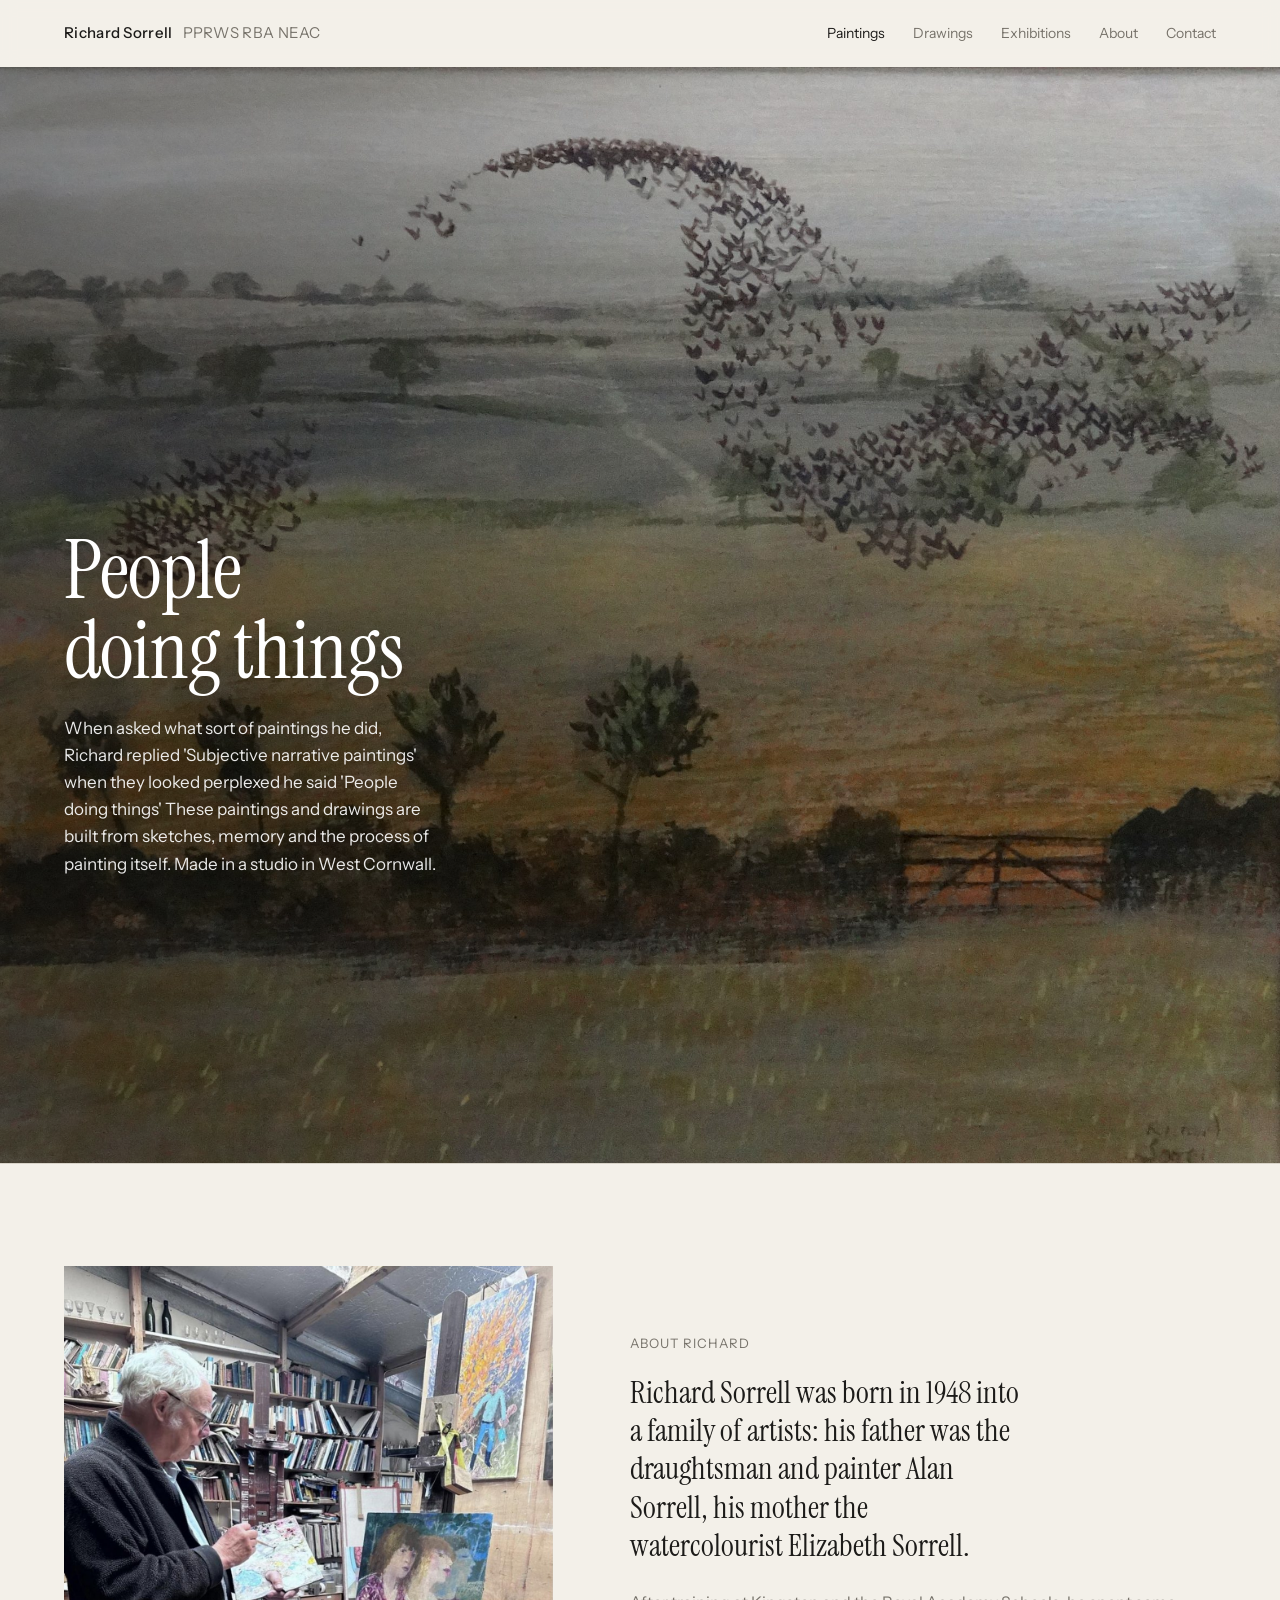
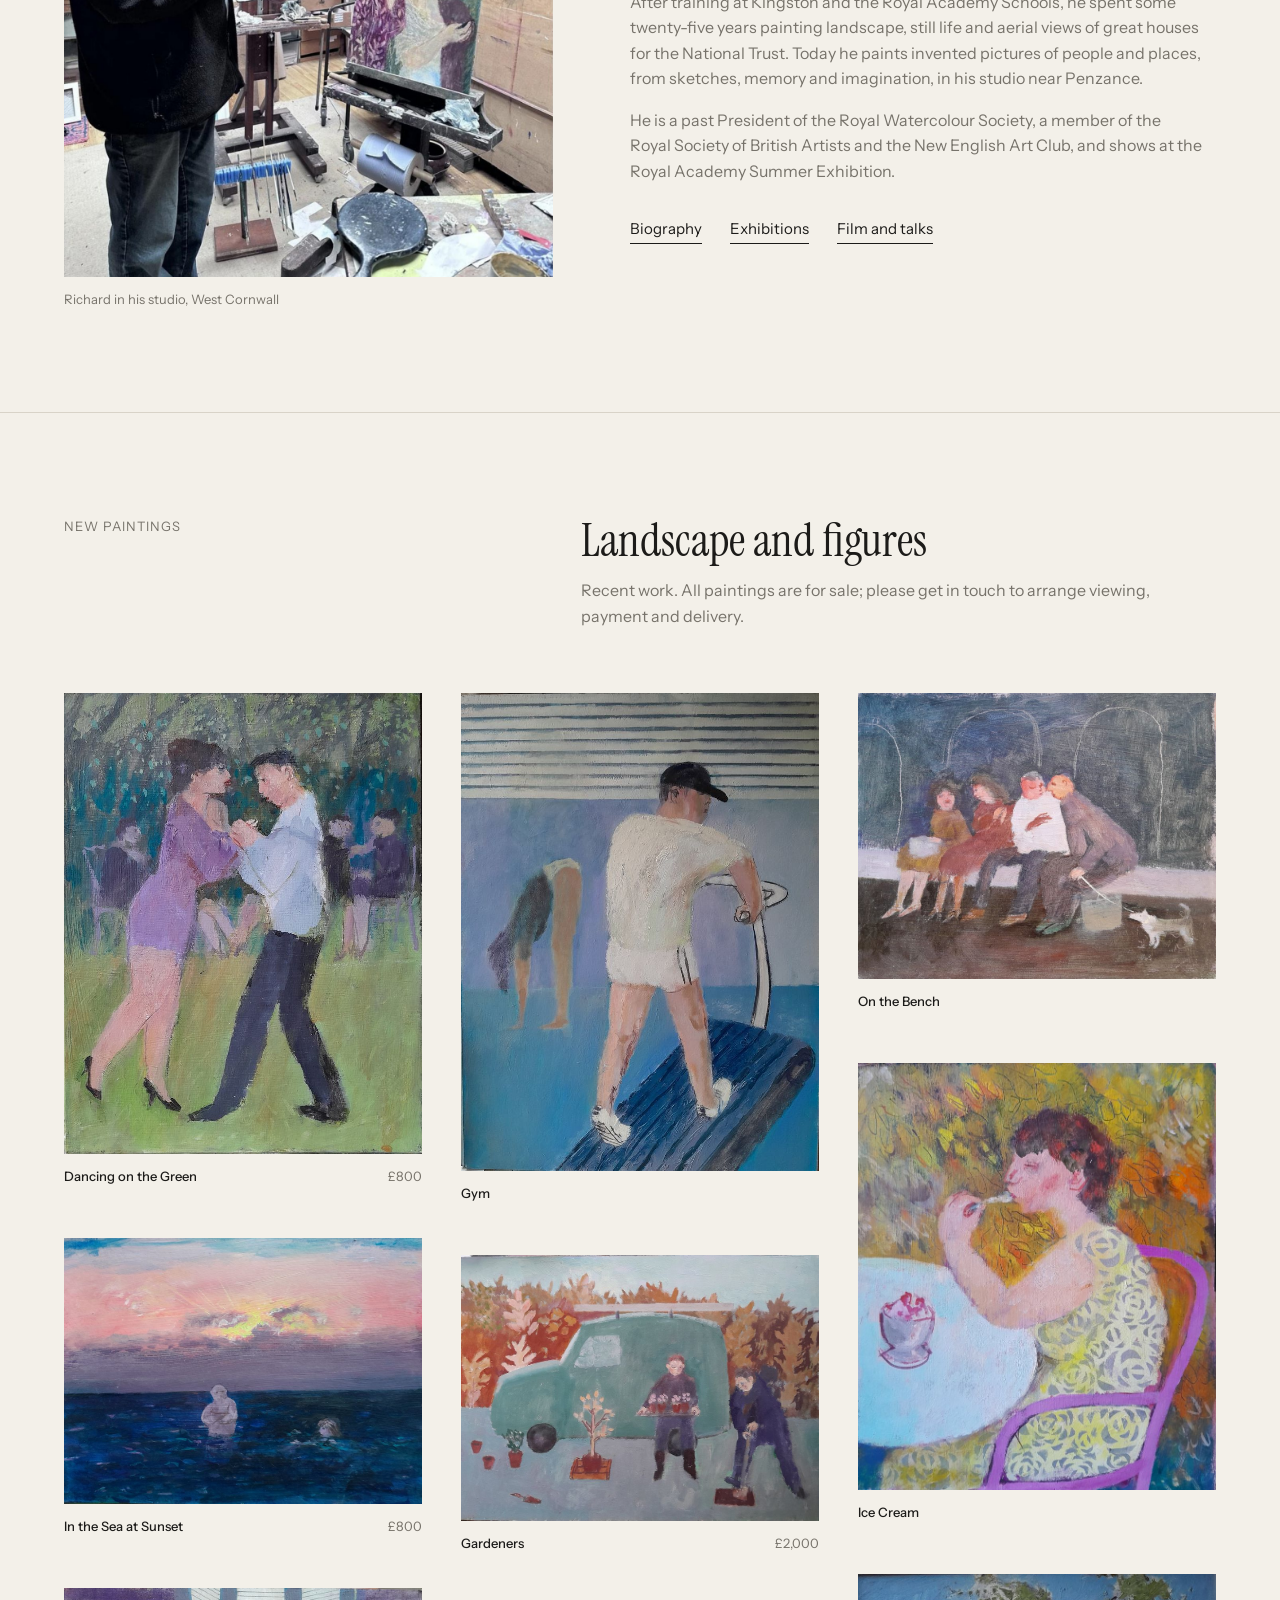
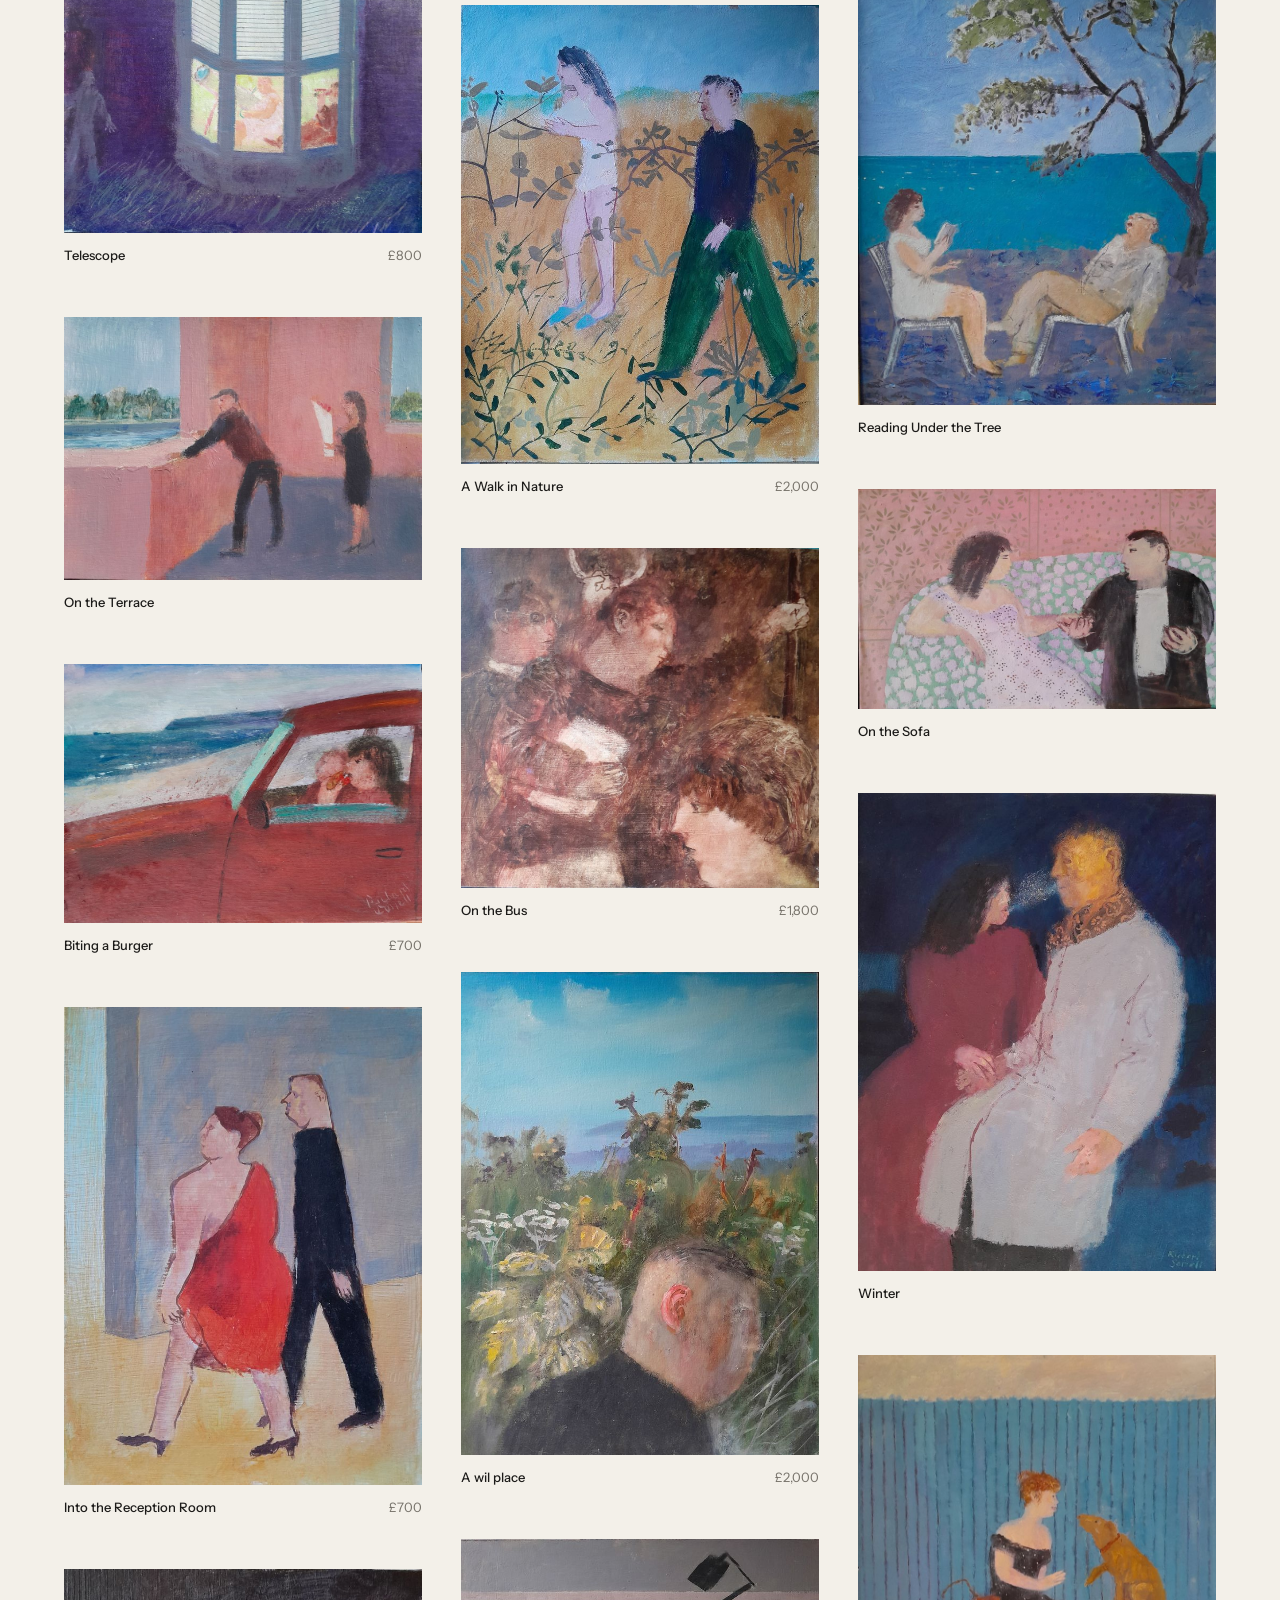
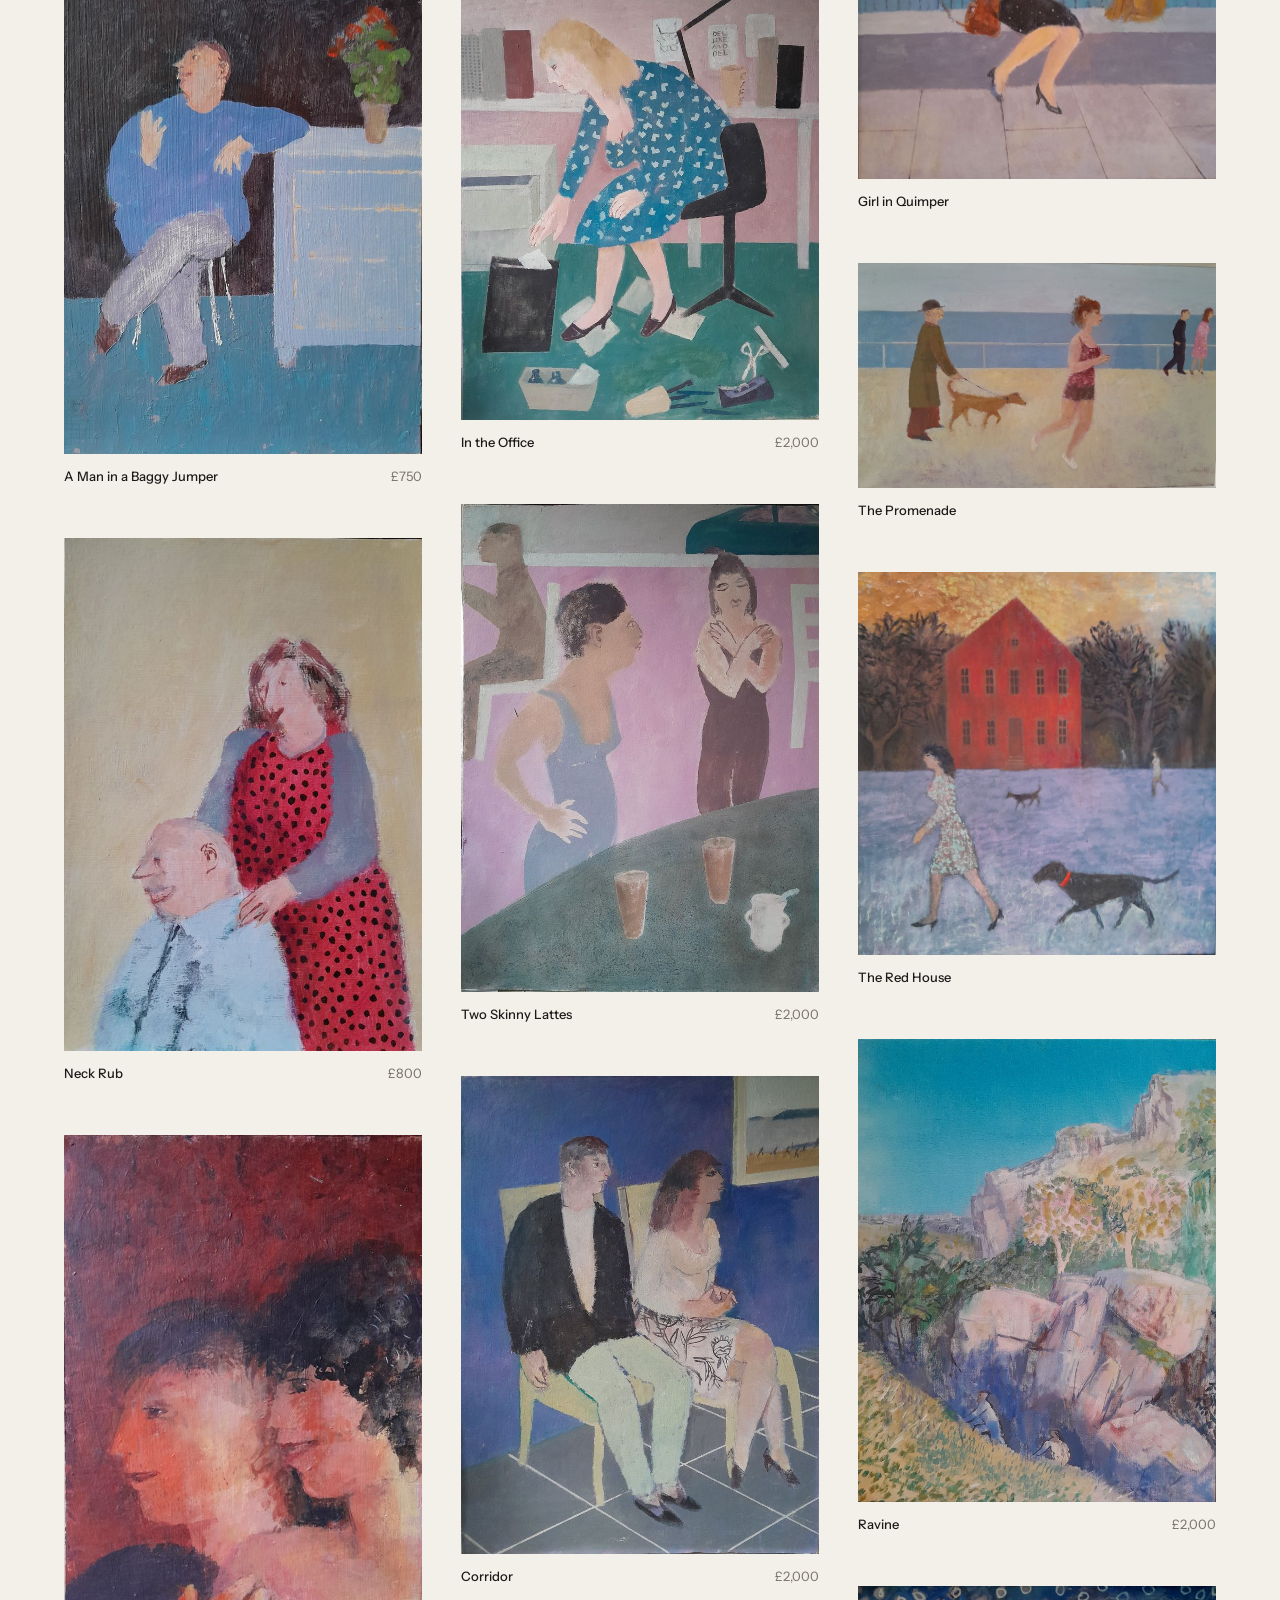
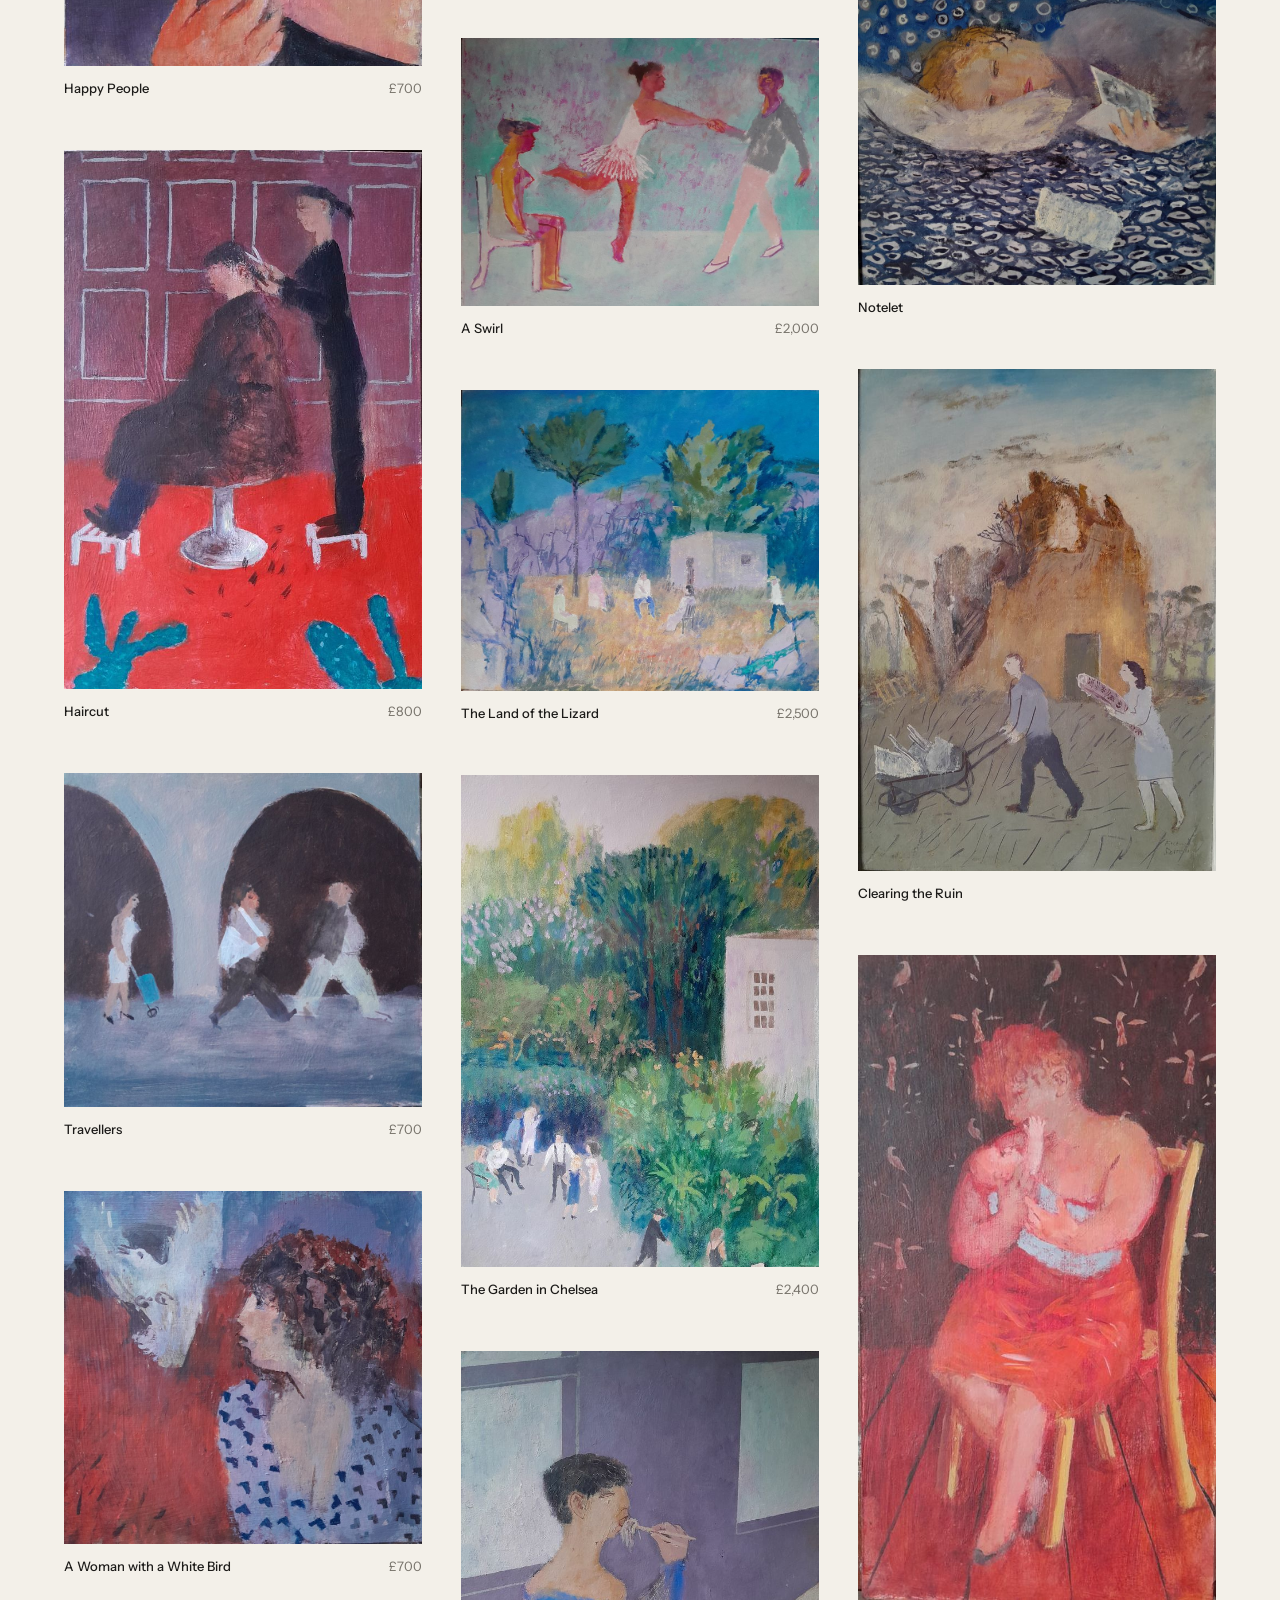
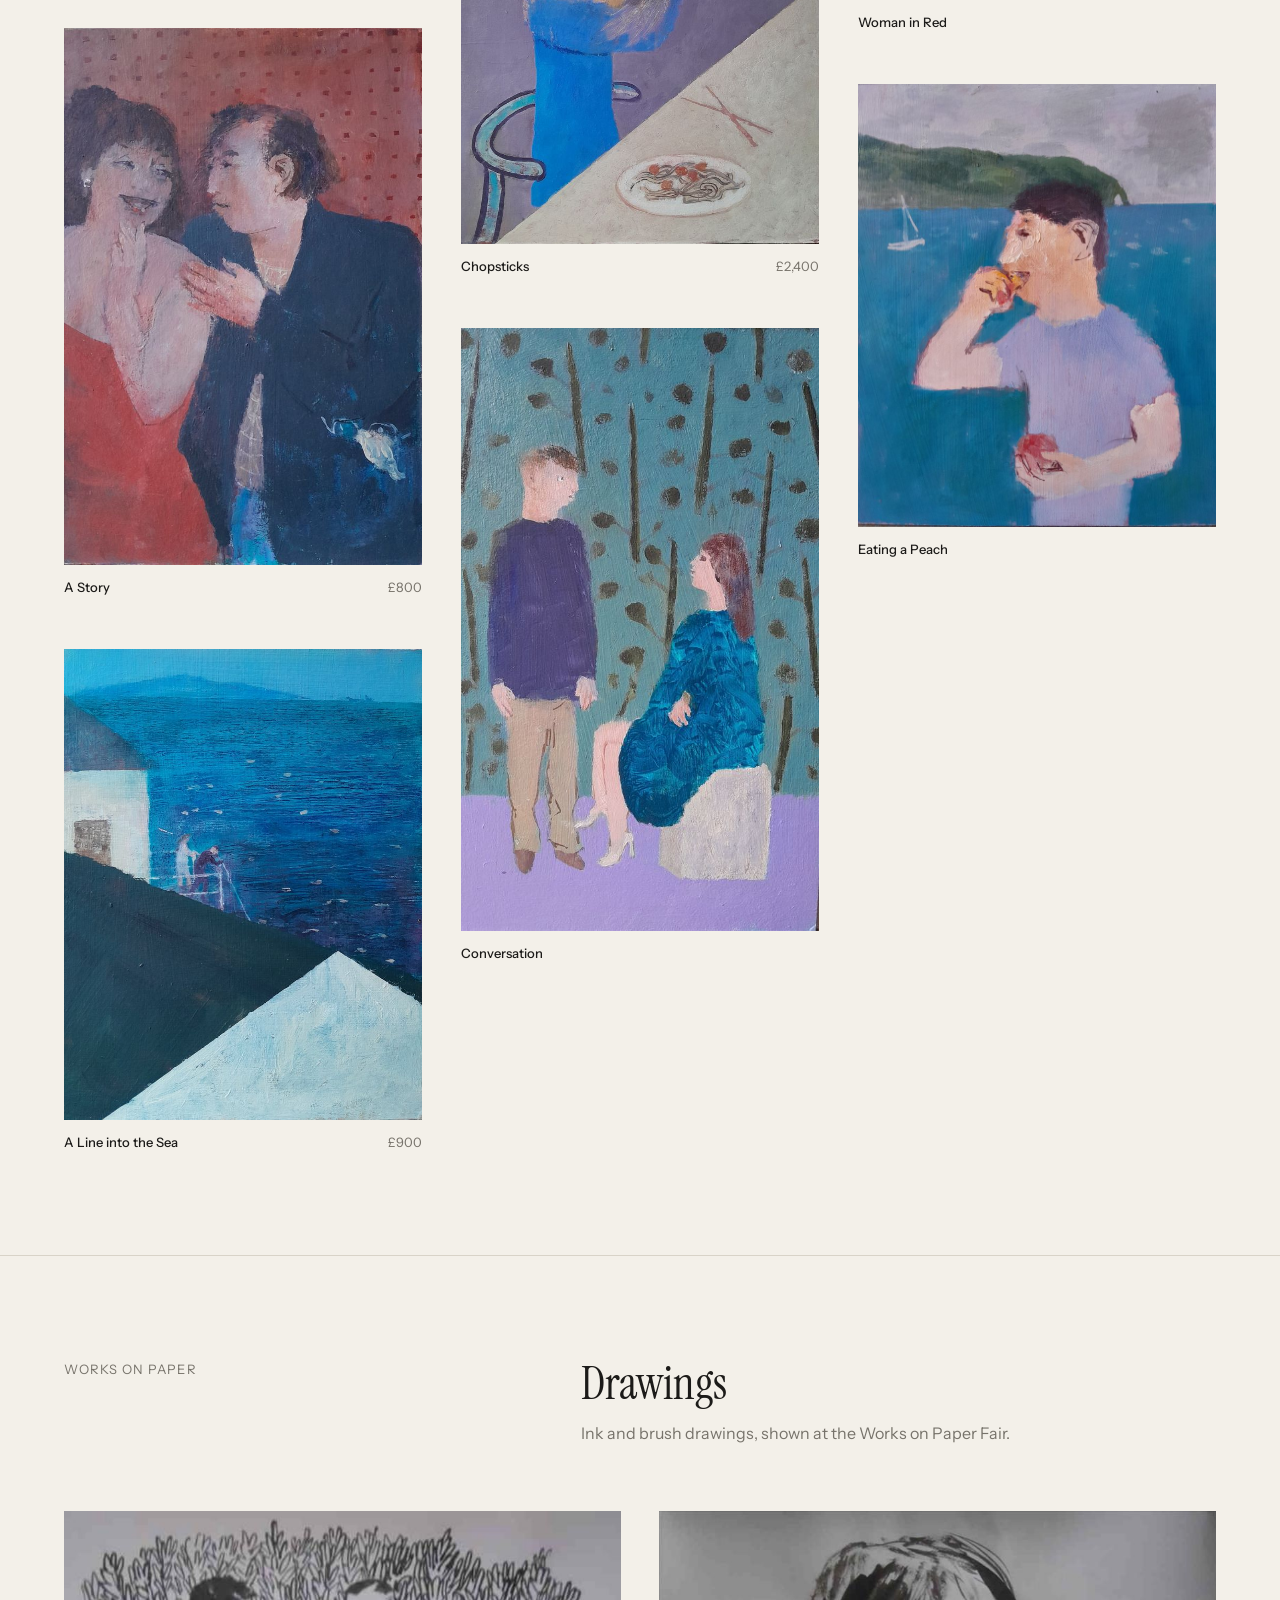
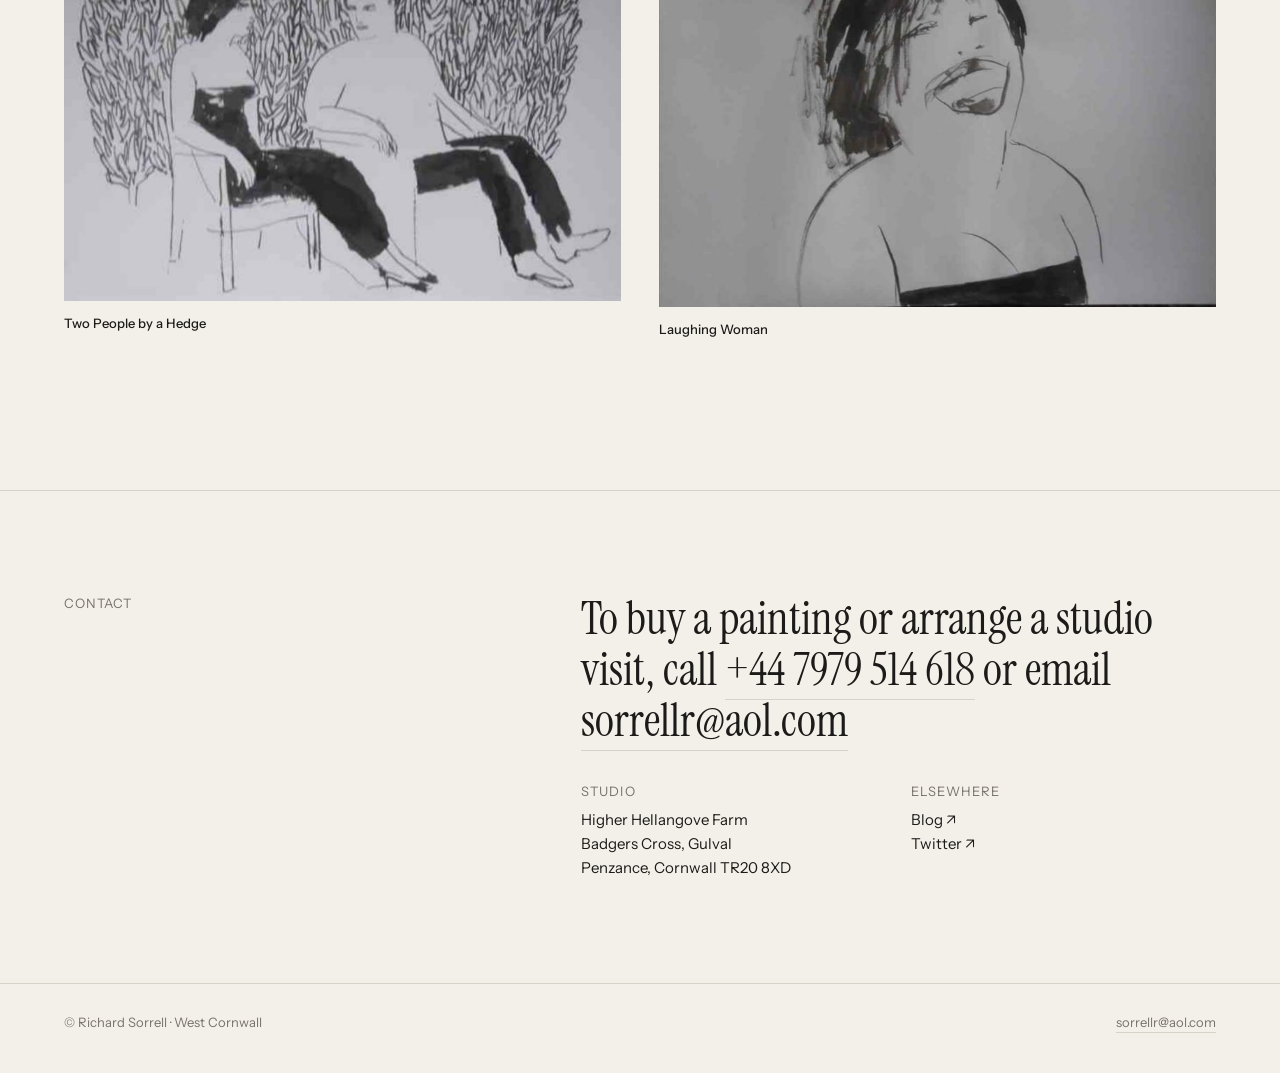
==== commit 82ec1f76: "About Richard: second studio photo, slow crossfade Co-Authored-By: Claude Opus 5.5 <noreply@anthropi" ====
--- a/index.html
+++ b/index.html
@@ -19,7 +19,7 @@
 <link rel="preconnect" href="https://fonts.googleapis.com">
 <link rel="preconnect" href="https://fonts.gstatic.com" crossorigin>
 <link href="https://fonts.googleapis.com/css2?family=Instrument+Sans:wght@400;500;600&family=Instrument+Serif:ital@0;1&display=swap" rel="stylesheet">
-<link rel="stylesheet" href="/assets/site.css?v=1795630586">
+<link rel="stylesheet" href="/assets/site.css?v=1795631149">
 <script type="application/ld+json">{"@context": "https://schema.org", "@type": "Person", "name": "Richard Sorrell", "honorificSuffix": "PPRWS RBA NEAC", "jobTitle": "Painter", "url": "https://richardsorrell.co.uk/", "birthDate": "1948", "address": {"@type": "PostalAddress", "addressRegion": "Cornwall", "addressCountry": "GB"}, "memberOf": ["Royal Watercolour Society", "Royal Society of British Artists", "New English Art Club"], "sameAs": ["https://en.wikipedia.org/wiki/Richard_Sorrell"]}</script>
 </head>
 <body data-page="home">
@@ -50,7 +50,7 @@
   <section id="welcome">
     <div class="wrap welcome">
       <figure class="w-photo">
-        <img id="w-img" src="/img/studio.jpg" alt="Richard Sorrell in his studio" loading="lazy">
+        <div class="w-frame"><img id="w-img" src="/img/studio.jpg" alt="Richard Sorrell in his studio" loading="lazy"></div>
         <figcaption class="cap" id="w-cap"></figcaption>
       </figure>
       <div class="w-text">
@@ -107,6 +107,6 @@
 
 <p id="load-error" class="wrap small" style="display:none;padding:24px 0">Sorry, part of this page could not be loaded. Please refresh.</p>
 <footer><div class="wrap"><span>© Richard Sorrell · West Cornwall</span><a id="foot-email" href="mailto:sorrellr@aol.com">sorrellr@aol.com</a></div></footer>
-<script src="/assets/site.js?v=1795630586"></script>
+<script src="/assets/site.js?v=1795631149"></script>
 </body>
 </html>
--- a/assets/site.css
+++ b/assets/site.css
@@ -207,6 +207,11 @@
 /* Welcome */
 .welcome{display:grid;grid-template-columns:5fr 6fr;gap:clamp(32px,6vw,96px);align-items:center}
 .w-photo img{aspect-ratio:4/5;object-fit:cover}
+.w-frame{position:relative}
+.w-frame img{display:block;width:100%}
+.w-frame .w-alt{position:absolute;inset:0;height:100%;opacity:0}
+@media (prefers-reduced-motion:no-preference){.w-frame .w-alt{animation:wfade 16s ease-in-out infinite}}
+@keyframes wfade{0%,37.5%{opacity:0}50%,87.5%{opacity:1}100%{opacity:0}}
 .w-photo .cap{margin-top:12px}
 .w-body{margin-top:20px;max-width:52ch;color:var(--mute);font-size:16px}
 .w-body p:first-child{font:400 clamp(24px,2.4vw,34px)/1.25 var(--serif);color:var(--ink);margin-bottom:24px;max-width:28ch}
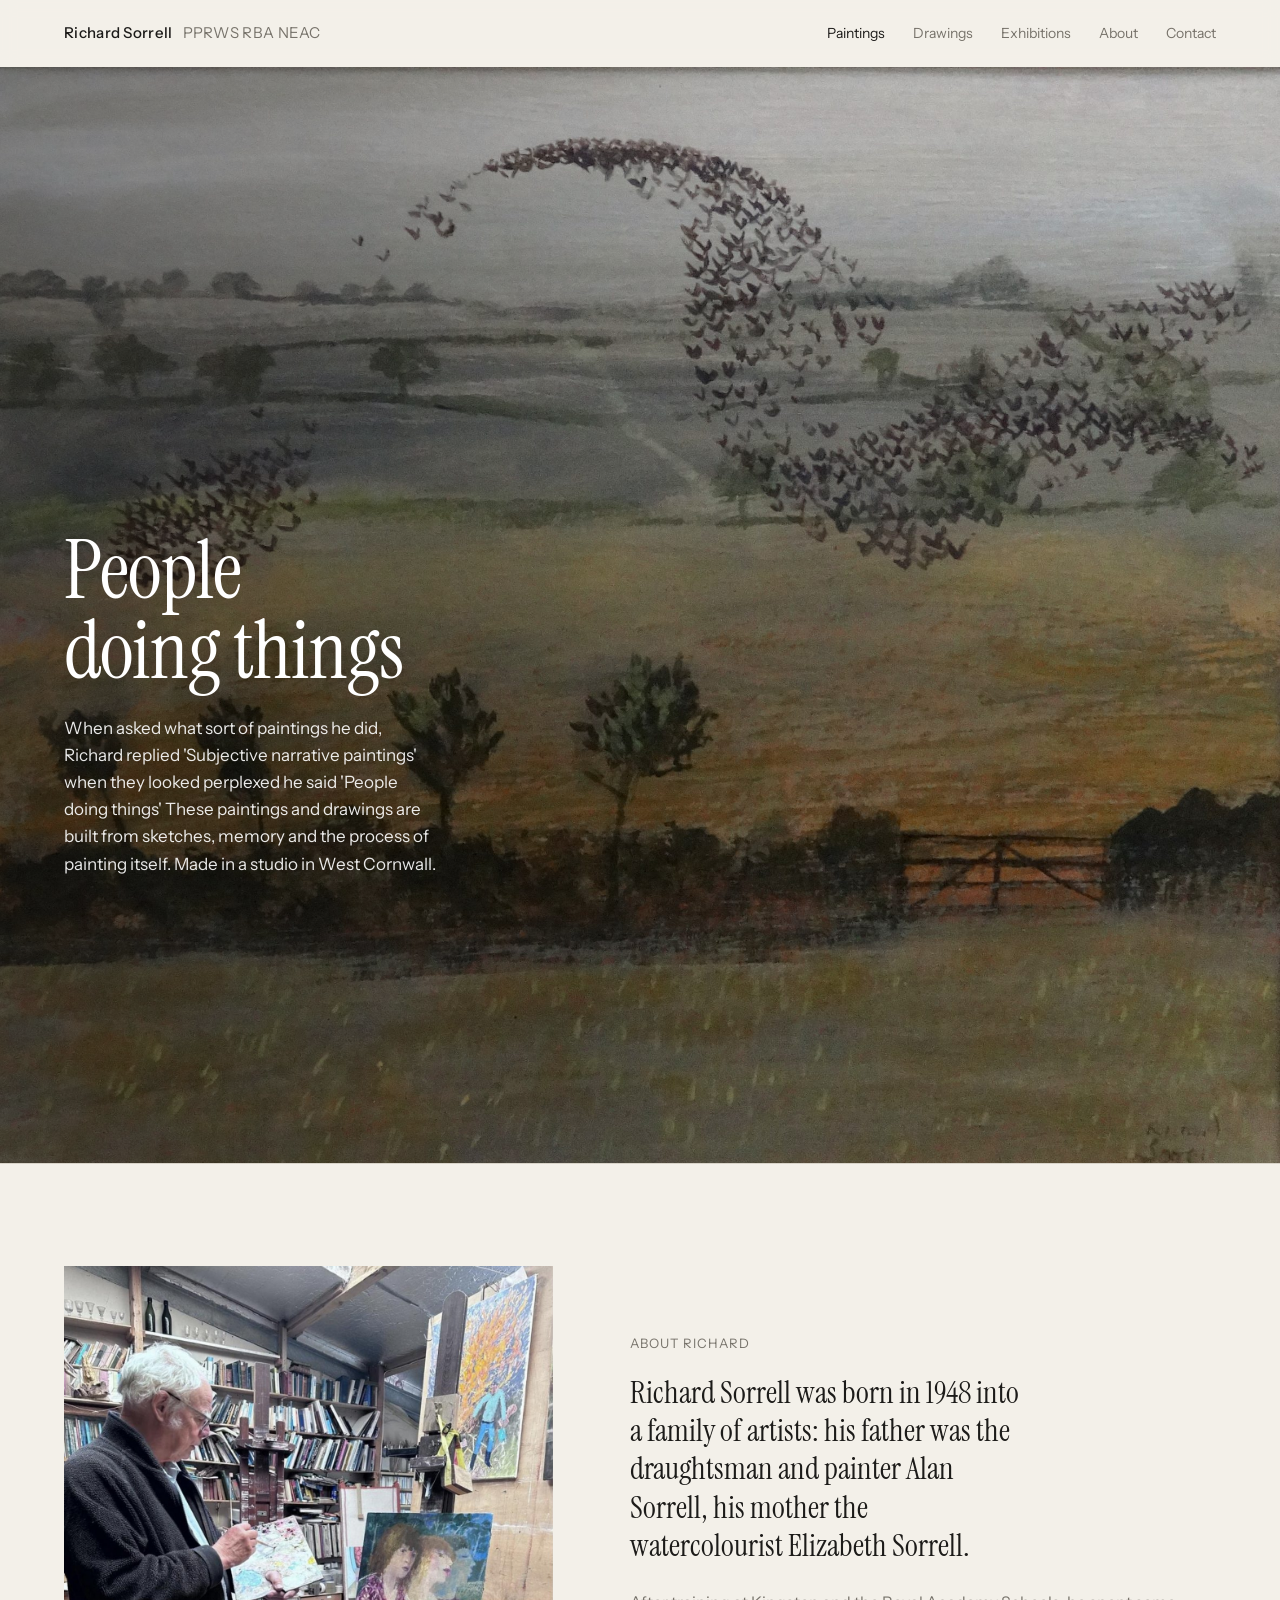
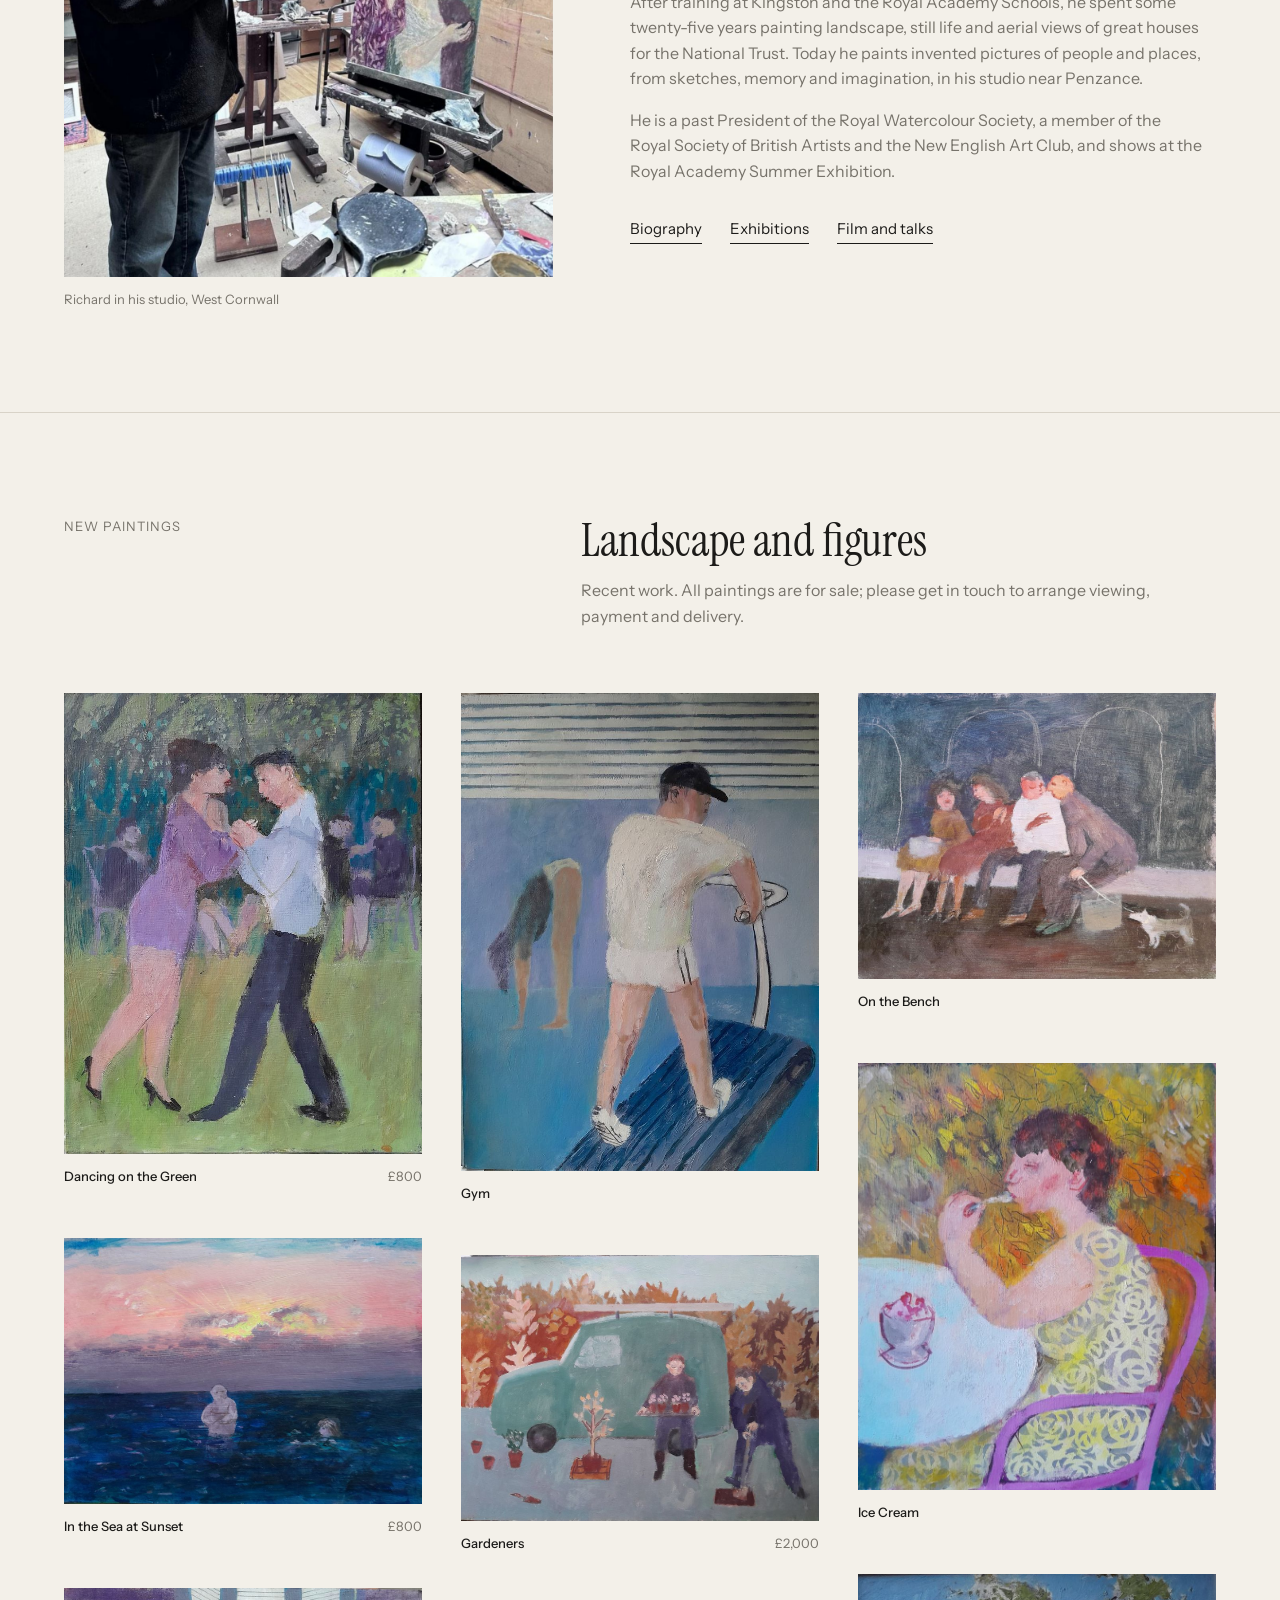
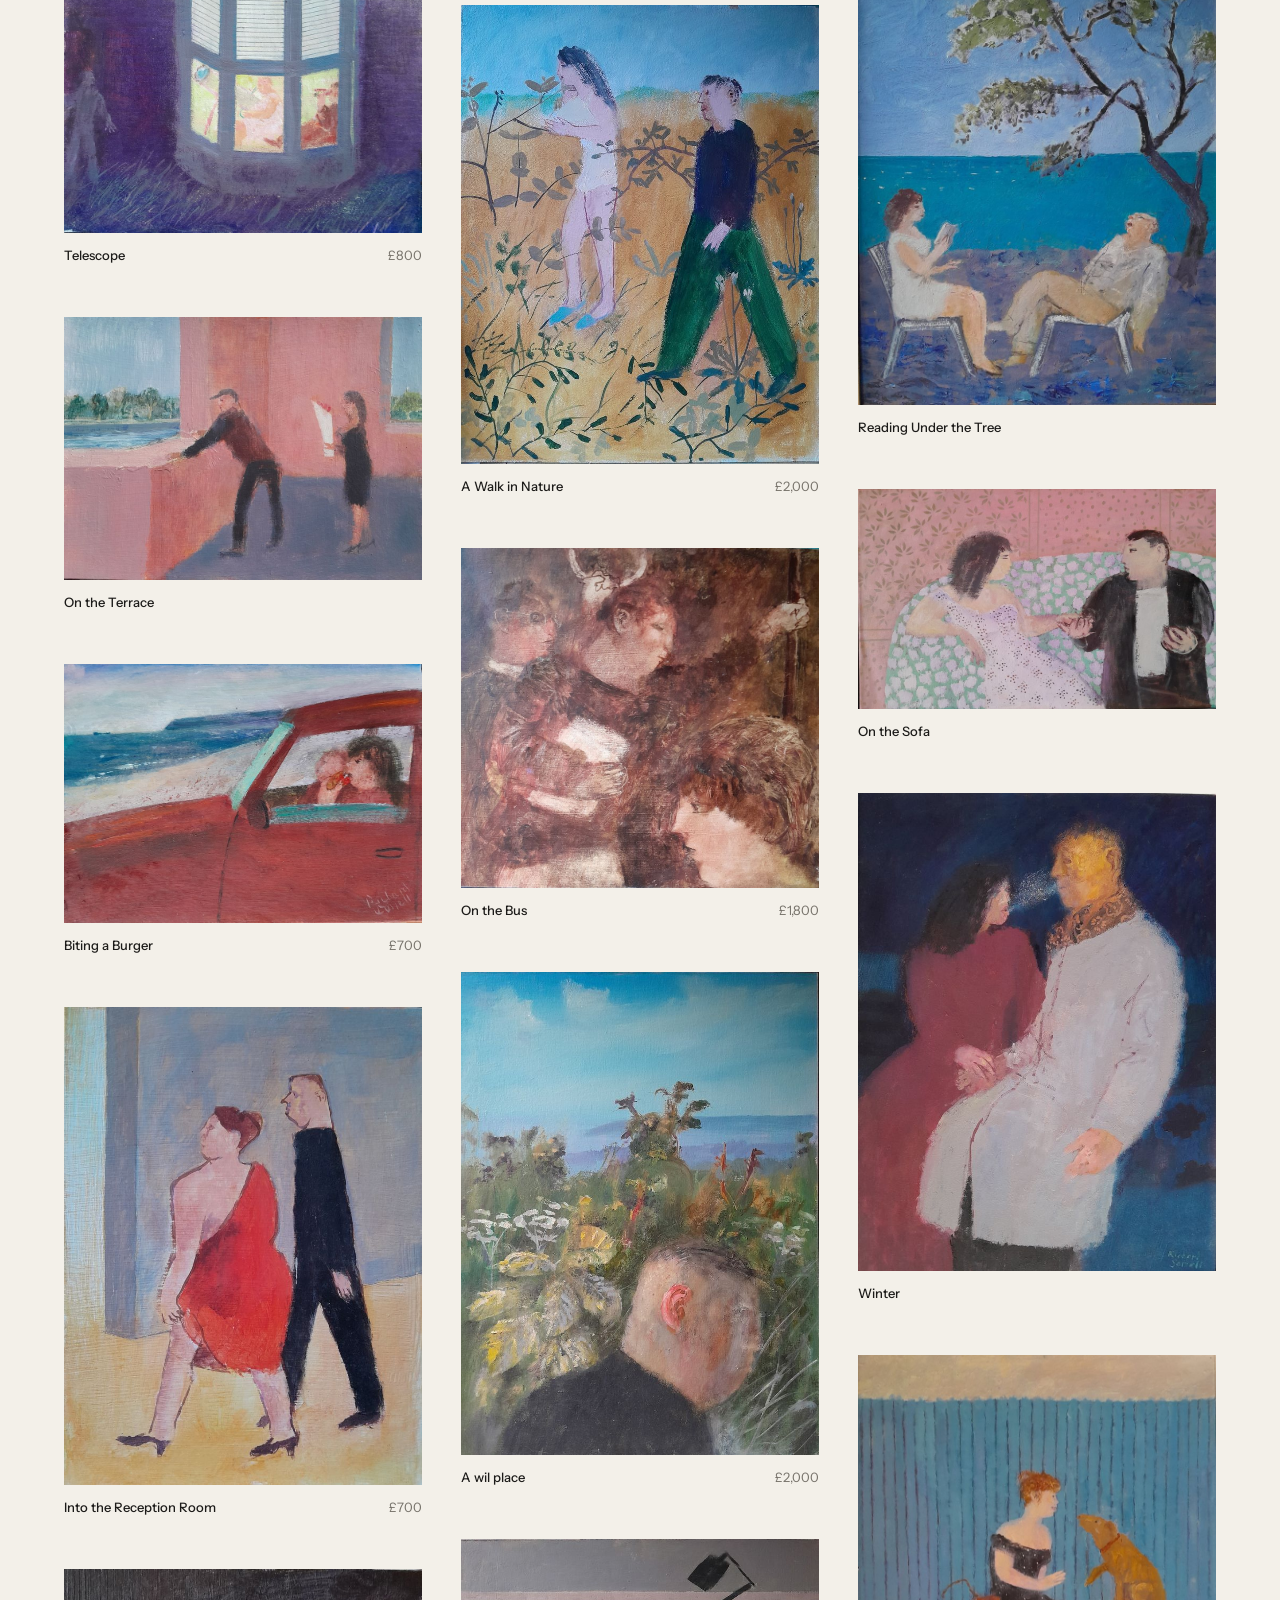
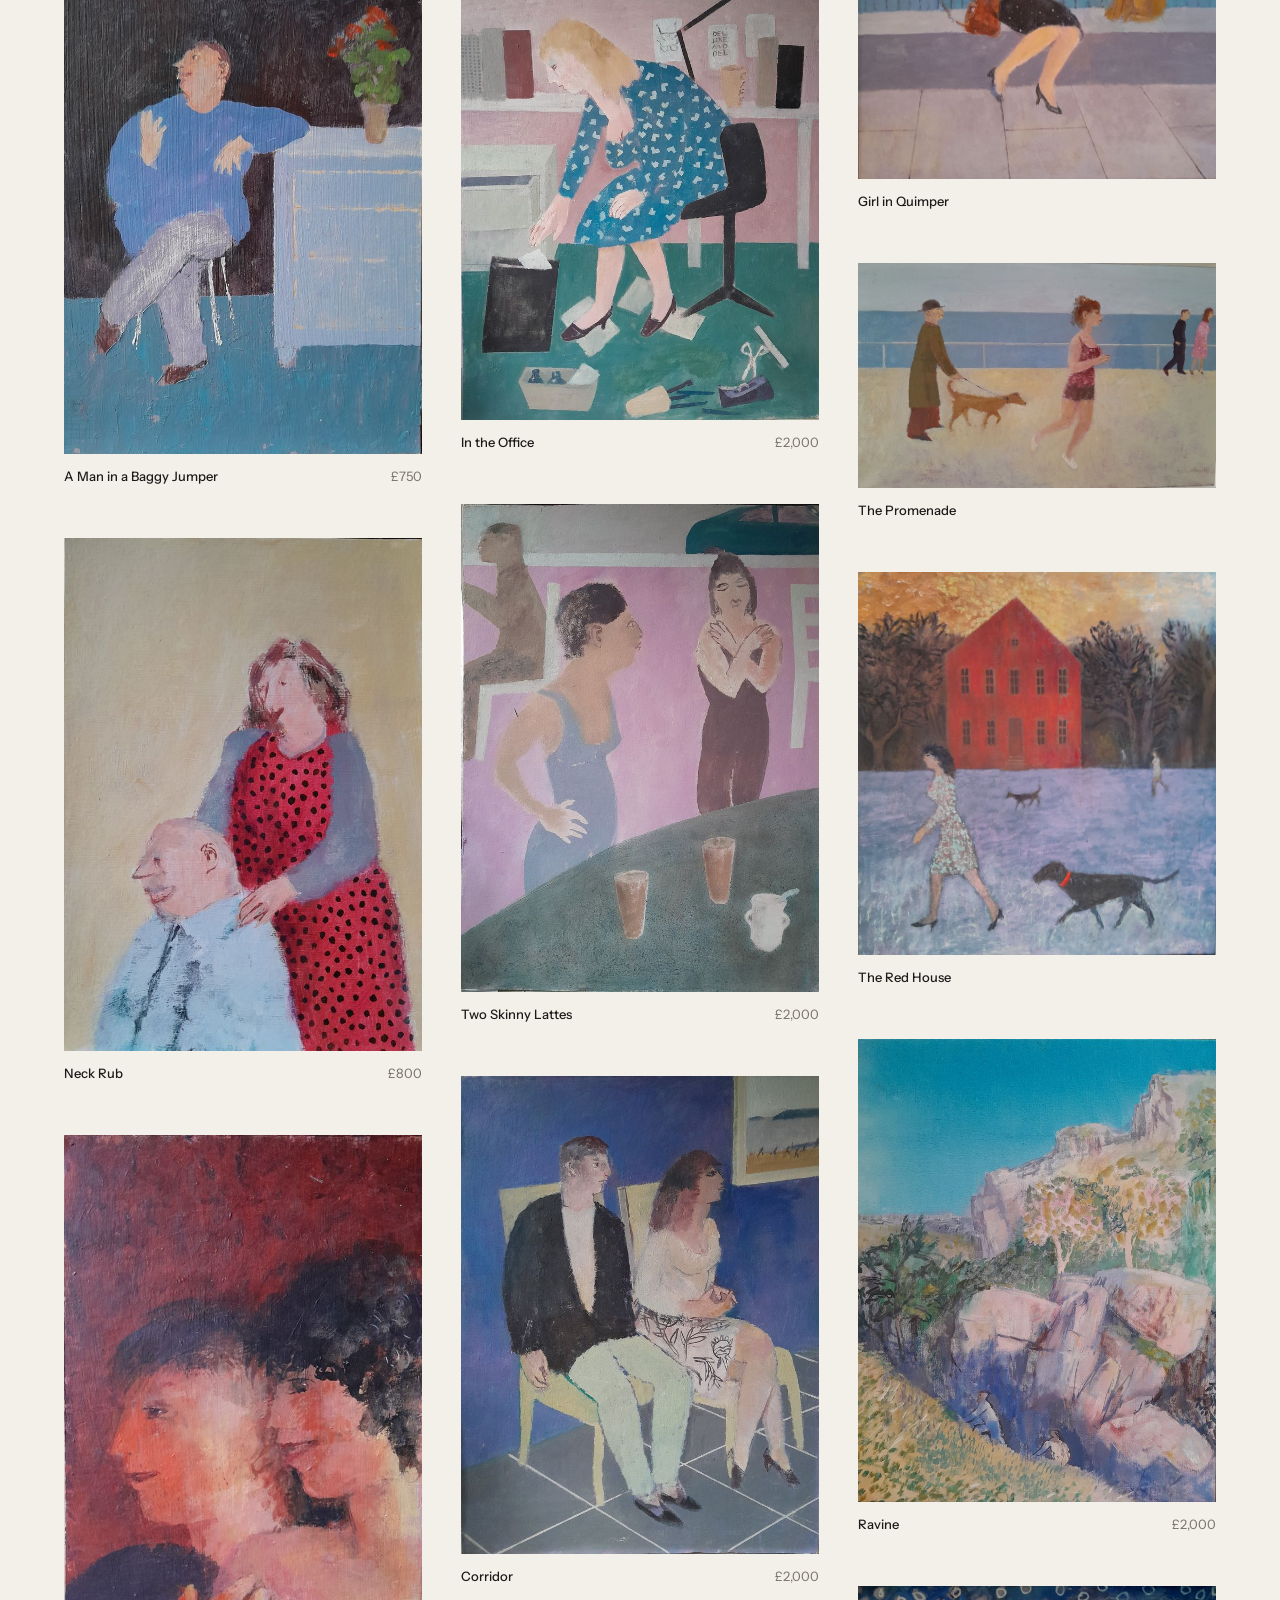
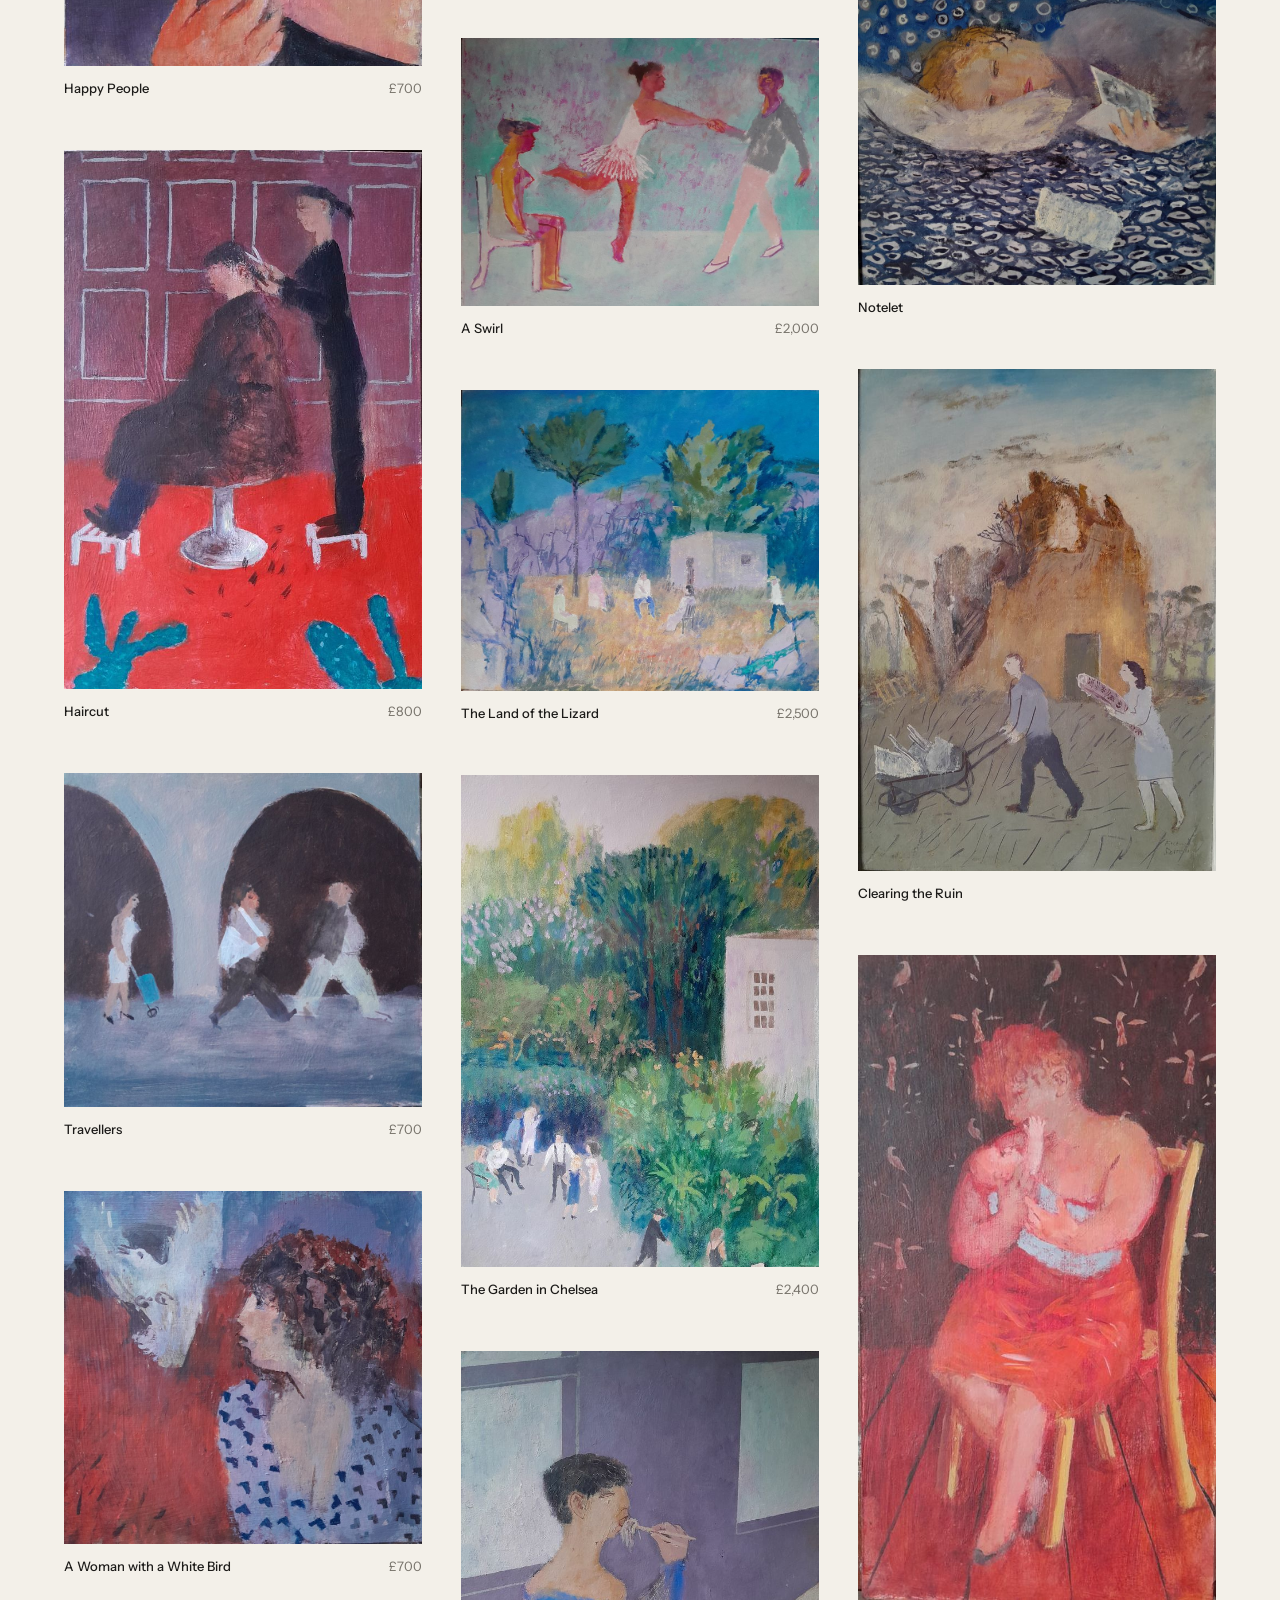
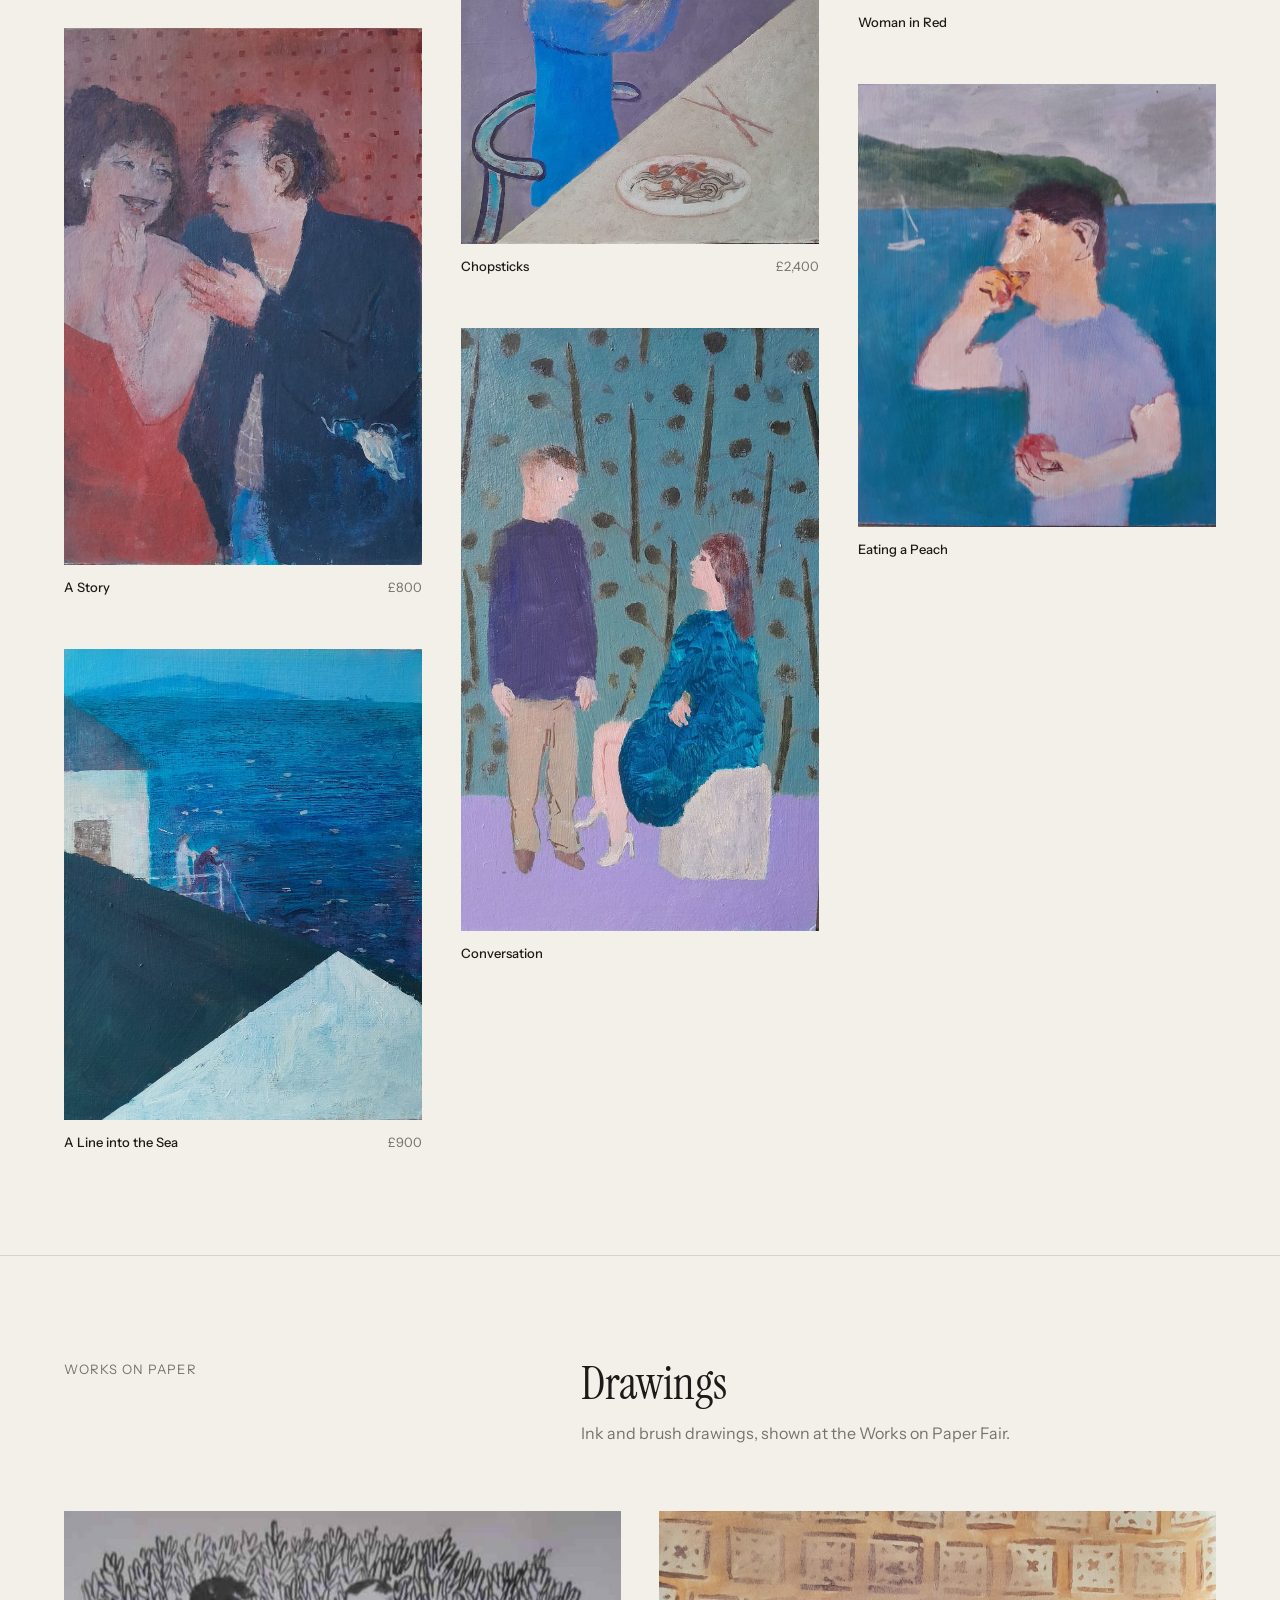
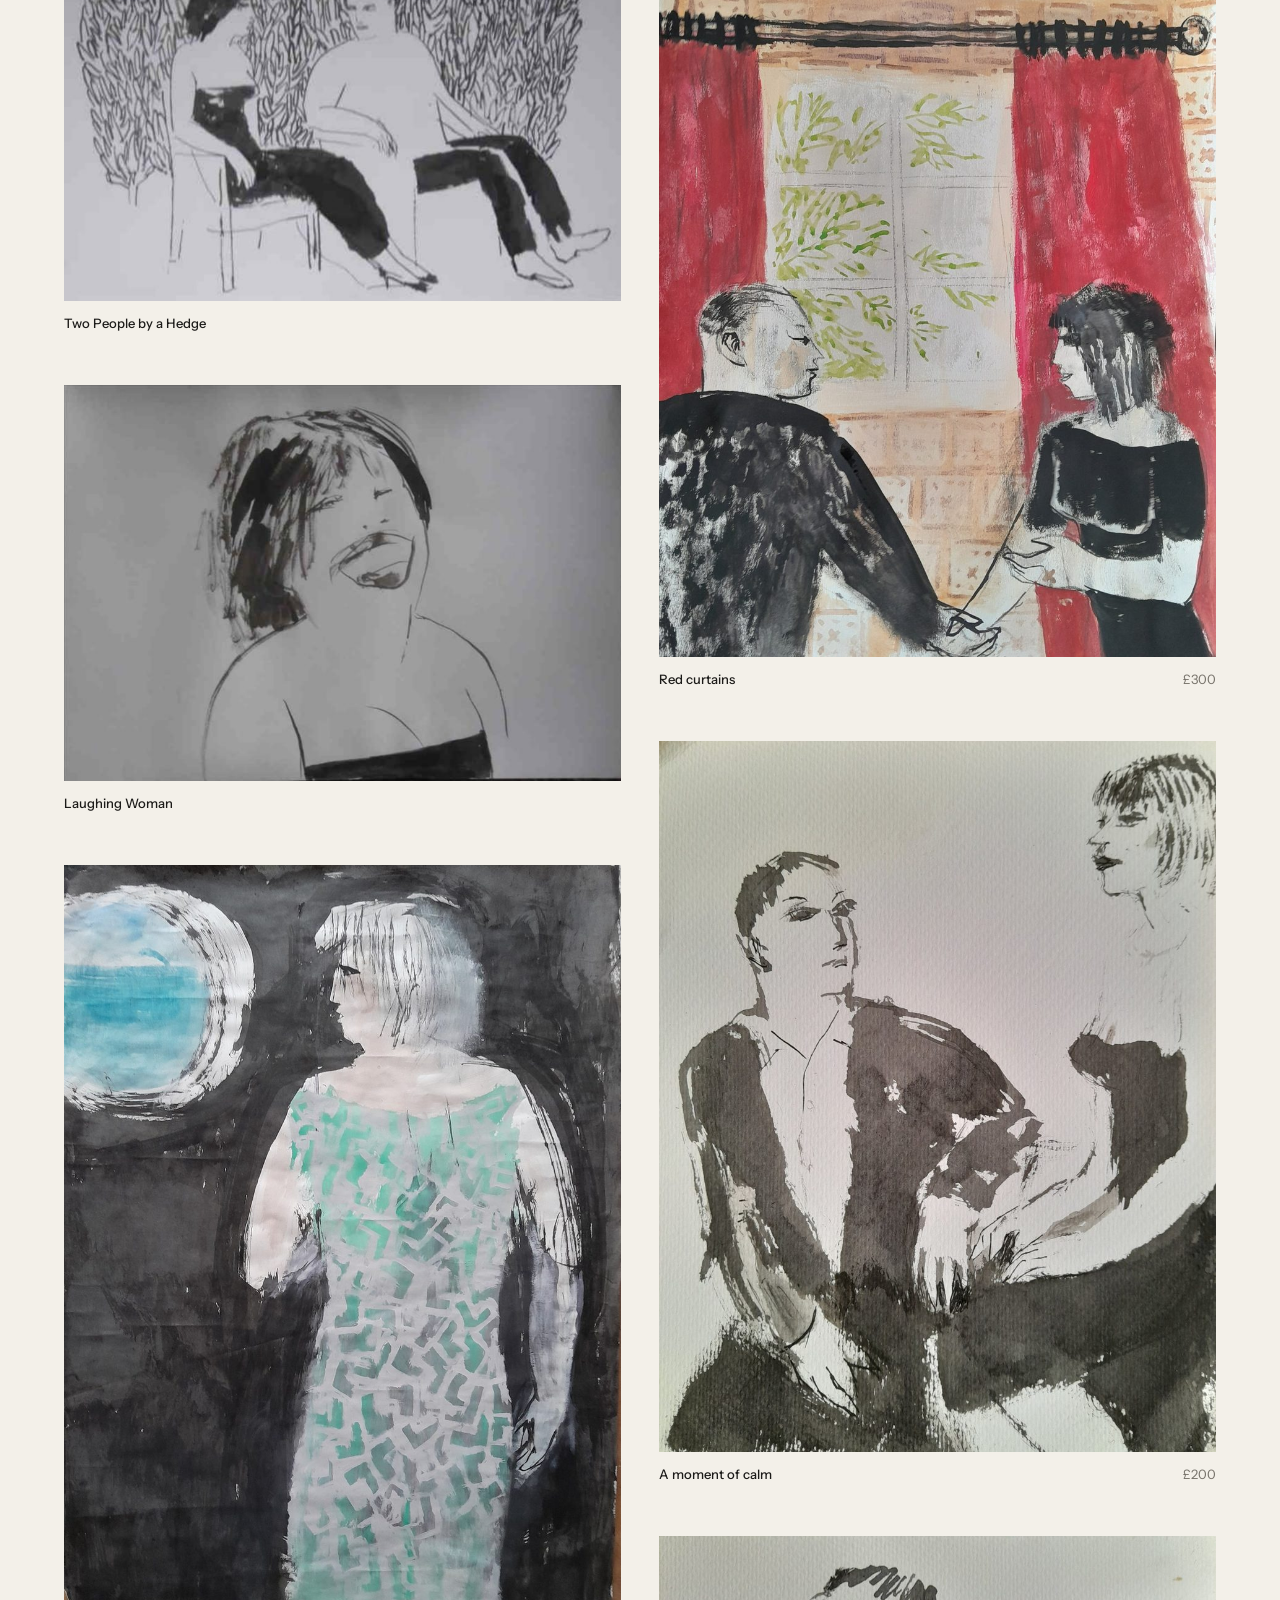
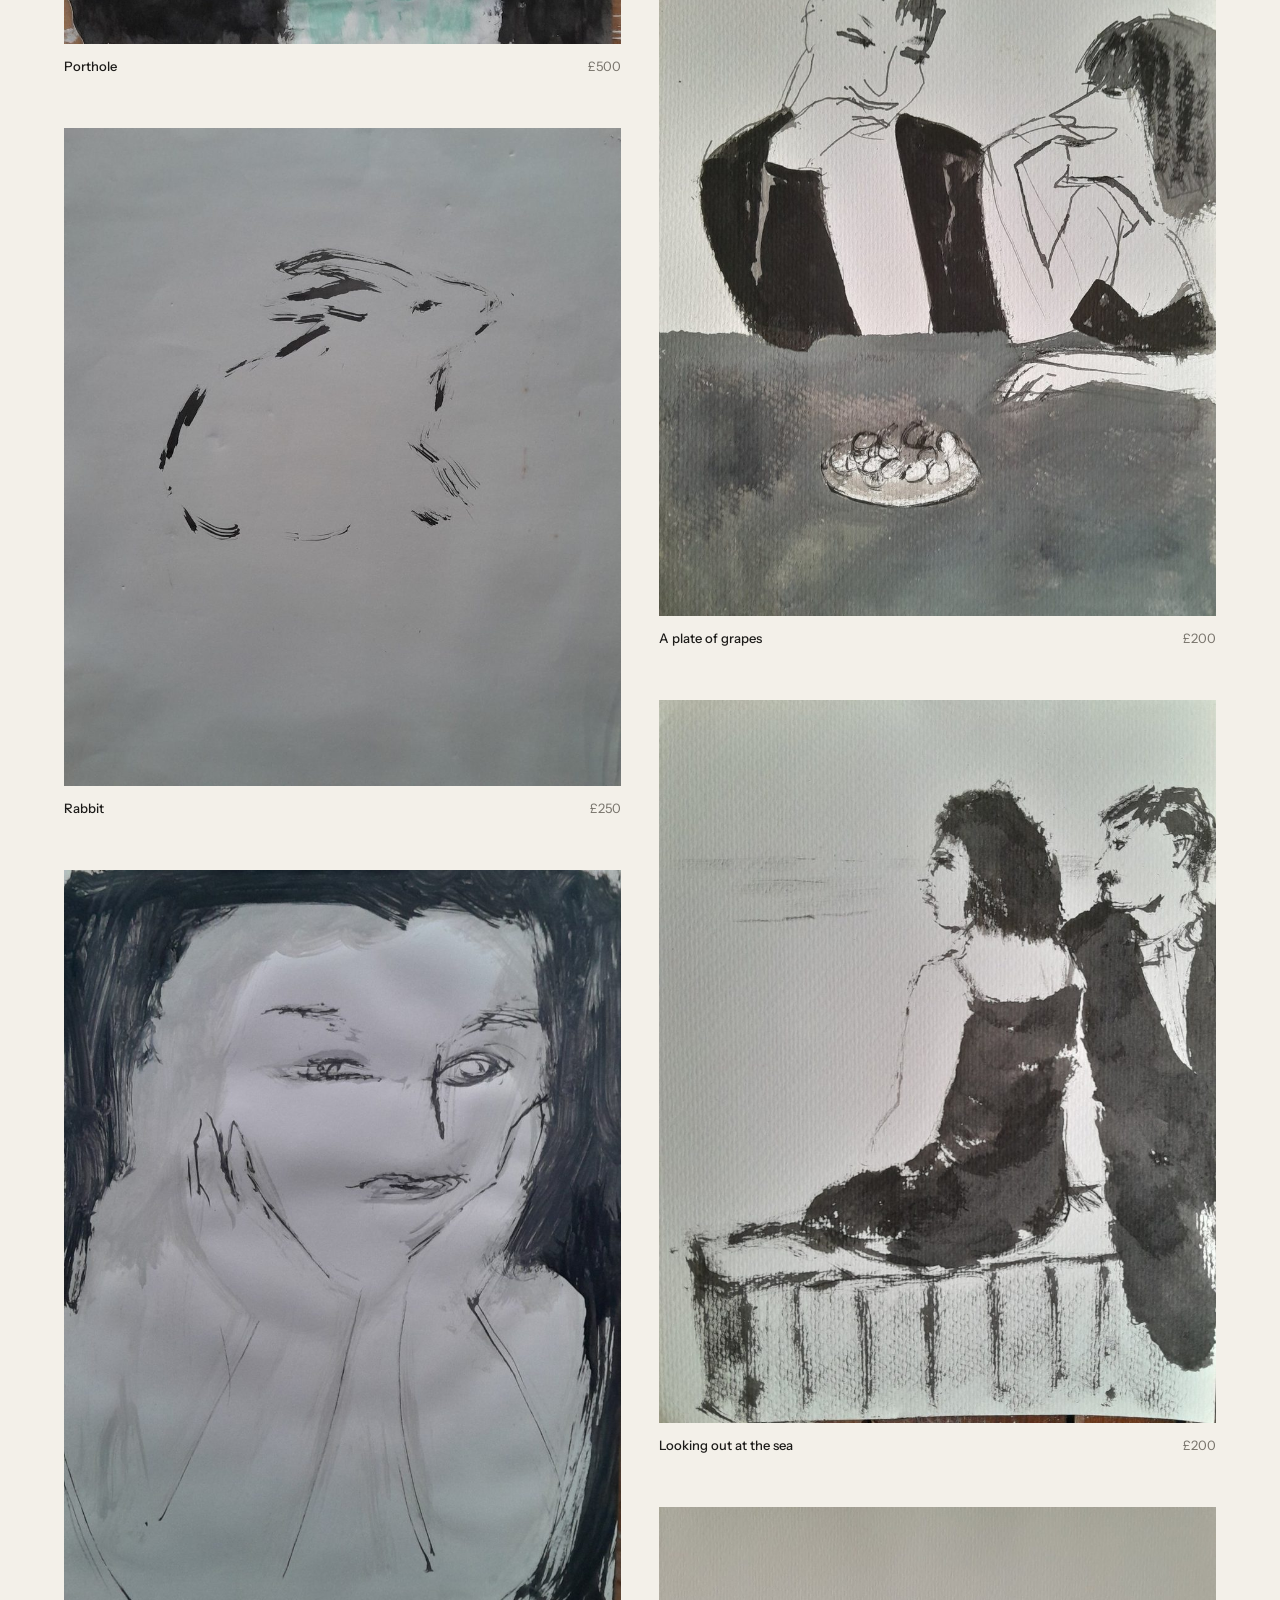
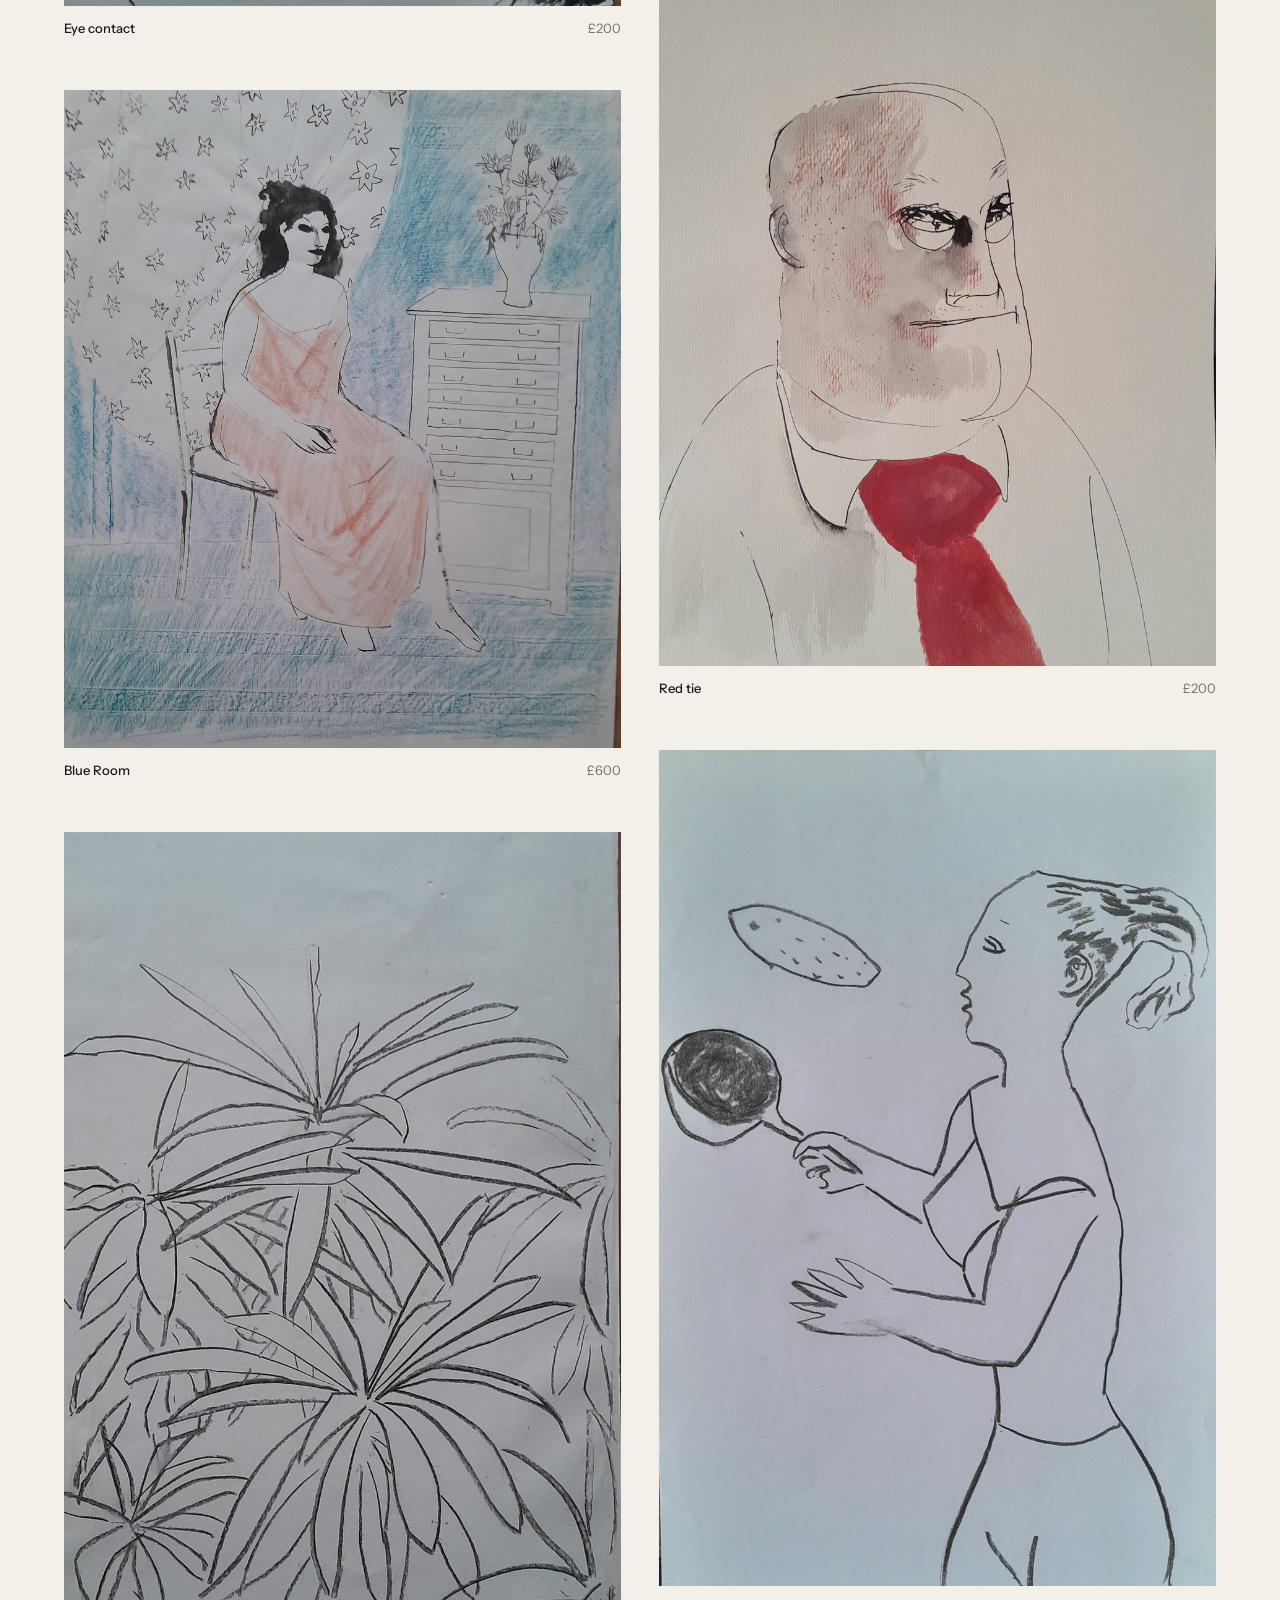
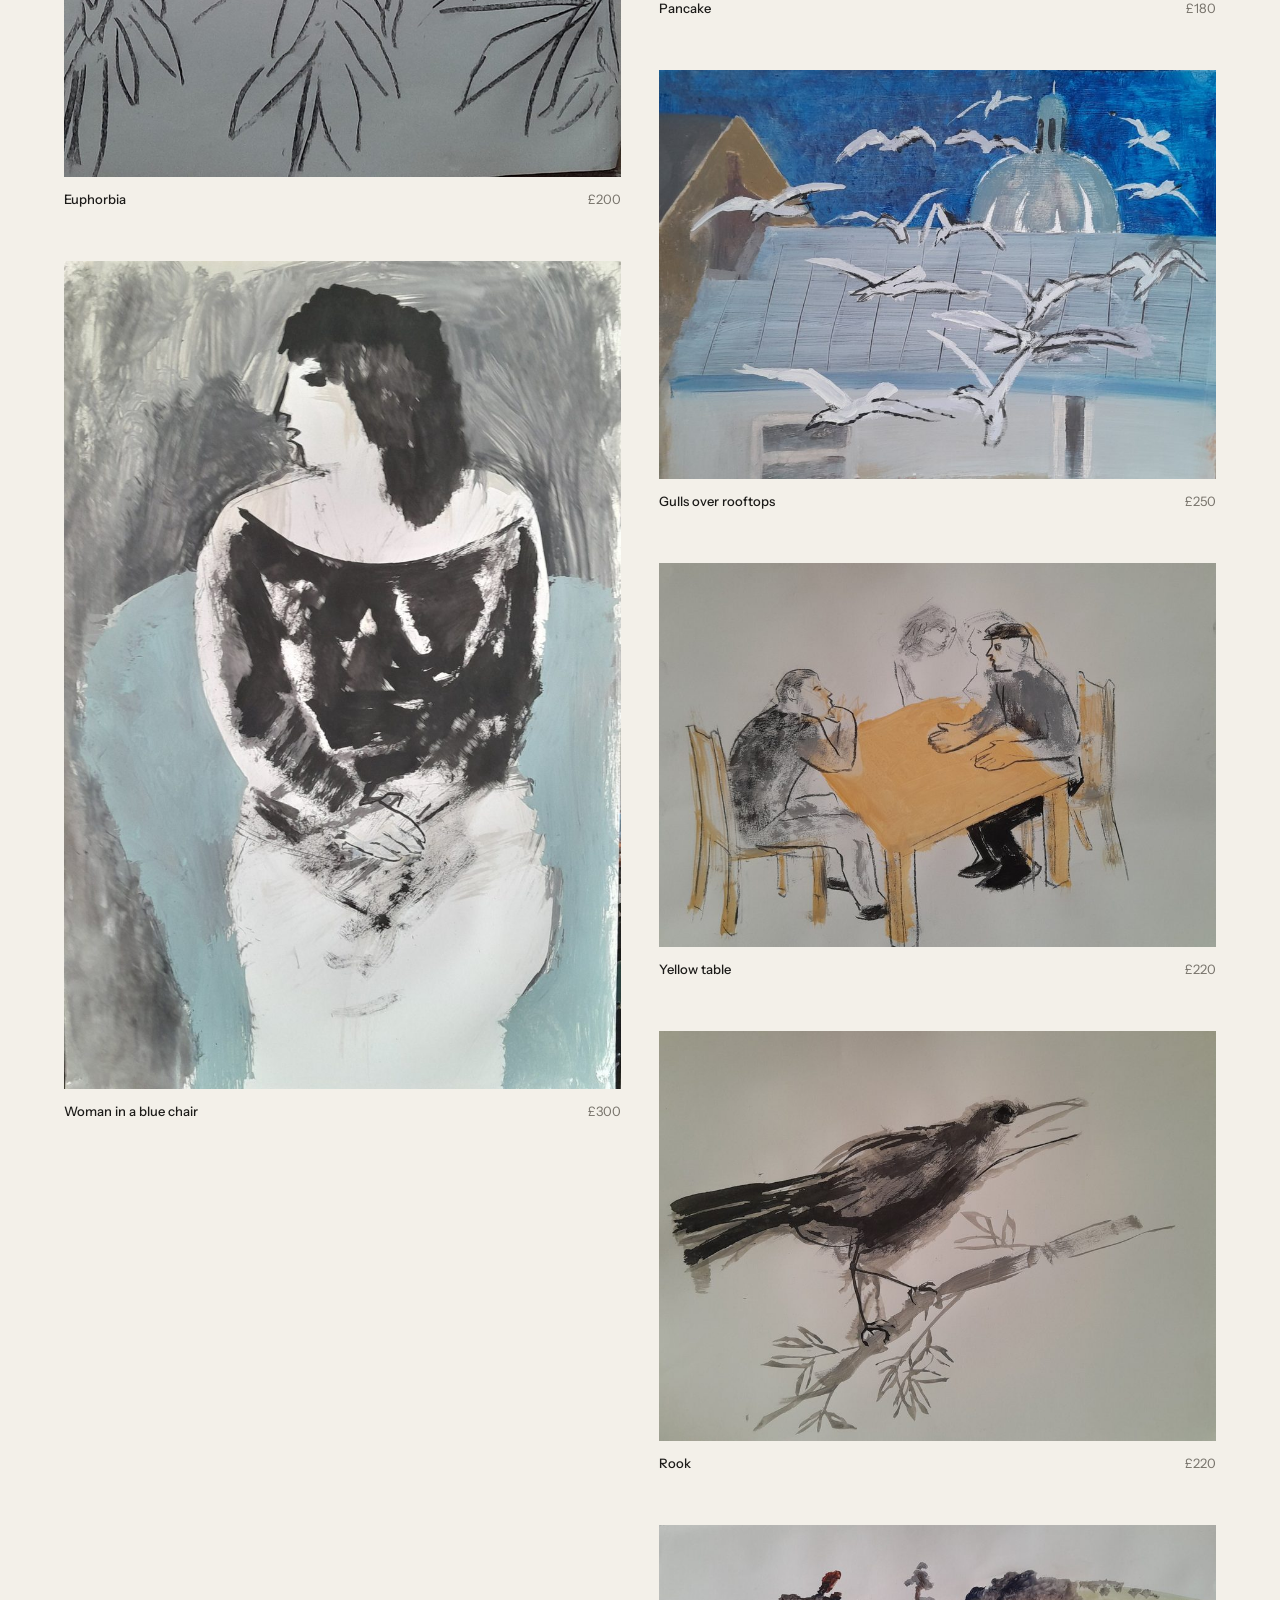
==== commit ce85b39b: "Search and AI visibility: server-rendered content, structured data, a page per work, sitemap, llms.t" ====
--- a/index.html
+++ b/index.html
@@ -19,7 +19,7 @@
 <link rel="preconnect" href="https://fonts.googleapis.com">
 <link rel="preconnect" href="https://fonts.gstatic.com" crossorigin>
 <link href="https://fonts.googleapis.com/css2?family=Instrument+Sans:wght@400;500;600&family=Instrument+Serif:ital@0;1&display=swap" rel="stylesheet">
-<link rel="stylesheet" href="/assets/site.css?v=1795631149">
+<link rel="stylesheet" href="/assets/site.css?v=1795796513">
 <script type="application/ld+json">{"@context": "https://schema.org", "@type": "Person", "name": "Richard Sorrell", "honorificSuffix": "PPRWS RBA NEAC", "jobTitle": "Painter", "url": "https://richardsorrell.co.uk/", "birthDate": "1948", "address": {"@type": "PostalAddress", "addressRegion": "Cornwall", "addressCountry": "GB"}, "memberOf": ["Royal Watercolour Society", "Royal Society of British Artists", "New English Art Club"], "sameAs": ["https://en.wikipedia.org/wiki/Richard_Sorrell"]}</script>
 </head>
 <body data-page="home">
@@ -107,6 +107,6 @@
 
 <p id="load-error" class="wrap small" style="display:none;padding:24px 0">Sorry, part of this page could not be loaded. Please refresh.</p>
 <footer><div class="wrap"><span>© Richard Sorrell · West Cornwall</span><a id="foot-email" href="mailto:sorrellr@aol.com">sorrellr@aol.com</a></div></footer>
-<script src="/assets/site.js?v=1795631149"></script>
+<script src="/assets/site.js?v=1795796513"></script>
 </body>
 </html>
--- a/assets/site.css
+++ b/assets/site.css
@@ -6,6 +6,7 @@
 }
 *{box-sizing:border-box;margin:0;padding:0}
 html{scroll-behavior:smooth}
+section[id],[id="film"],.series[id]{scroll-margin-top:84px}
 body{background:var(--paper);color:var(--ink);font:400 16px/1.6 var(--sans);-webkit-font-smoothing:antialiased}
 img{display:block;width:100%;height:auto}
 a{color:inherit;text-decoration:none}
@@ -312,3 +313,29 @@
   .rv-scene{padding:8px 0}
   .rv-note{font-size:12px;line-height:1.4}
 }
+
+/* Page for a single painting or drawing (/paintings/…, /drawings/…) */
+.workpage{padding-top:28px;padding-bottom:72px}
+.workpage .crumb{font-size:13px;color:var(--mute);margin-bottom:28px}
+.workpage .crumb a{color:inherit}
+.workpage .crumb span{margin:0 6px;opacity:.6}
+.wp-grid{display:grid;grid-template-columns:minmax(0,1.6fr) minmax(280px,1fr);gap:56px;align-items:start}
+.wp-img{margin:0}
+.wp-img img{display:block;width:100%;height:auto;max-height:82vh;object-fit:contain;object-position:left top;box-shadow:0 14px 40px rgba(20,19,17,.16)}
+.wp-side h1{font-family:var(--serif);font-weight:400;font-size:clamp(34px,4vw,52px);line-height:1.05;margin:0 0 10px}
+.wp-side .meta{color:var(--mute);margin:0 0 22px}
+.wp-side .body{color:var(--mute);max-width:52ch}
+.wp-side .body p{margin:0 0 12px}
+.wp-side .price{font-family:var(--serif);font-size:30px;margin:18px 0 22px}
+.wp-side .acts{display:flex;flex-direction:column;gap:12px;max-width:380px}
+.wp-side .small{font-size:13px;color:var(--mute);margin-top:18px;max-width:46ch}
+.wp-nav{display:flex;justify-content:space-between;gap:16px;margin-top:64px;padding-top:22px;border-top:1px solid var(--rule);font-size:14px}
+.wp-nav a{color:inherit}
+@media (max-width:900px){
+  .wp-grid{grid-template-columns:1fr;gap:24px}
+  .wp-img img{max-height:70vh;object-position:center top}
+  .wp-side .acts{flex-direction:row}
+  .wp-side .acts .btn{flex:1 1 0;padding:14px 10px;font-size:14px;white-space:nowrap}
+  .wp-nav{flex-wrap:wrap;font-size:13px}
+  .wp-nav a:nth-child(2){order:3;width:100%;text-align:center}
+}
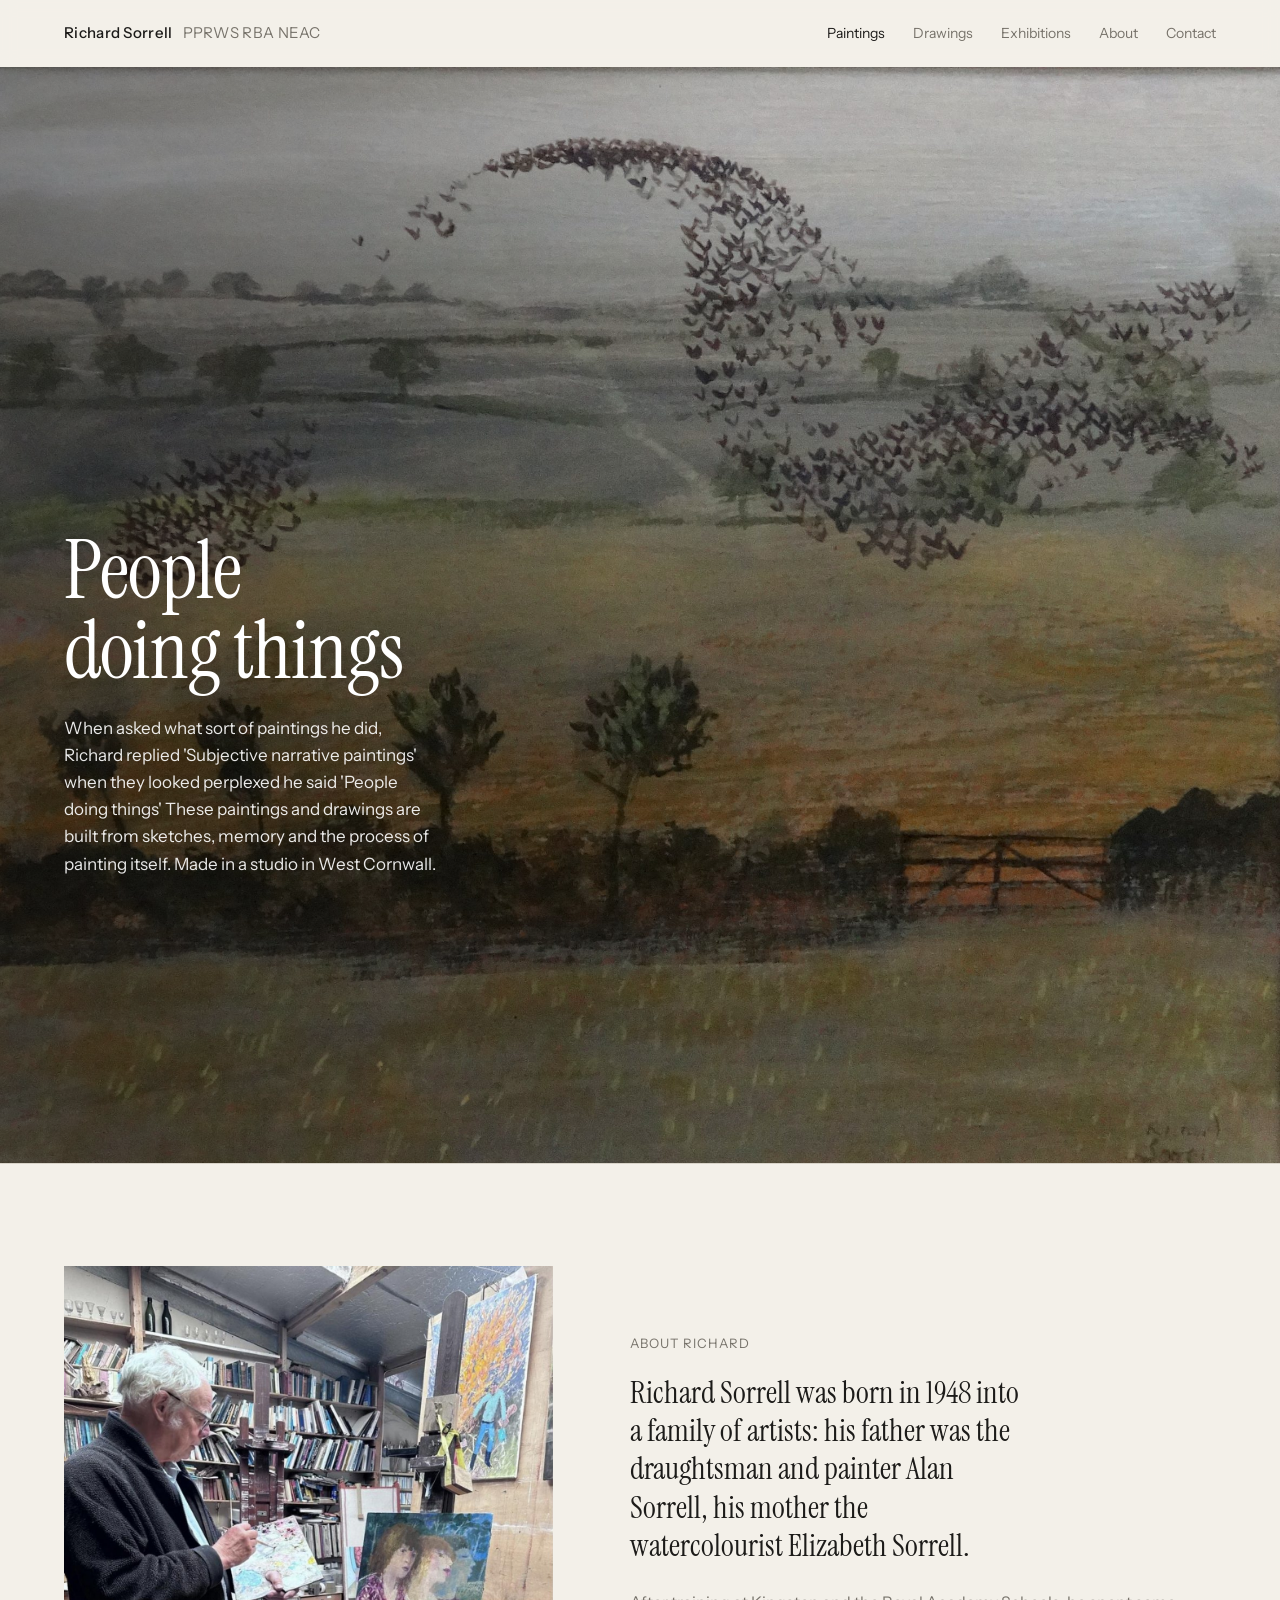
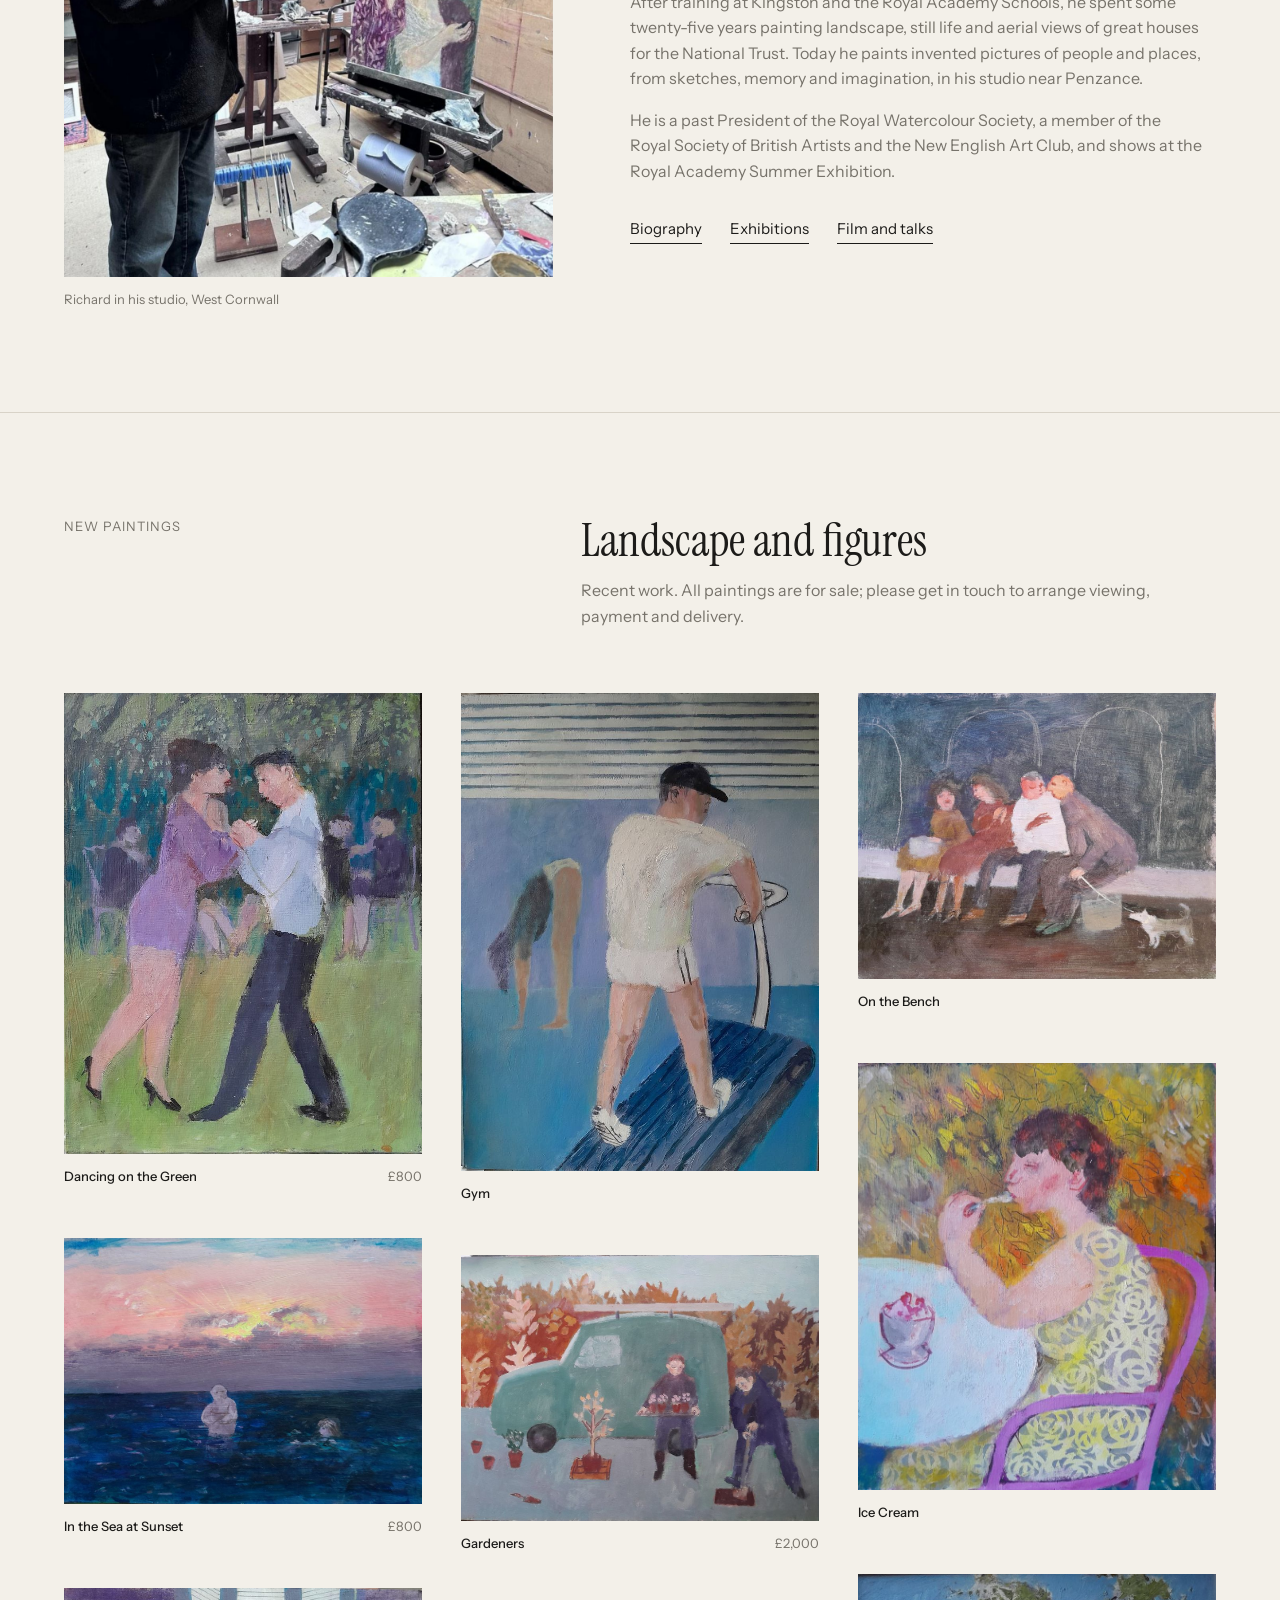
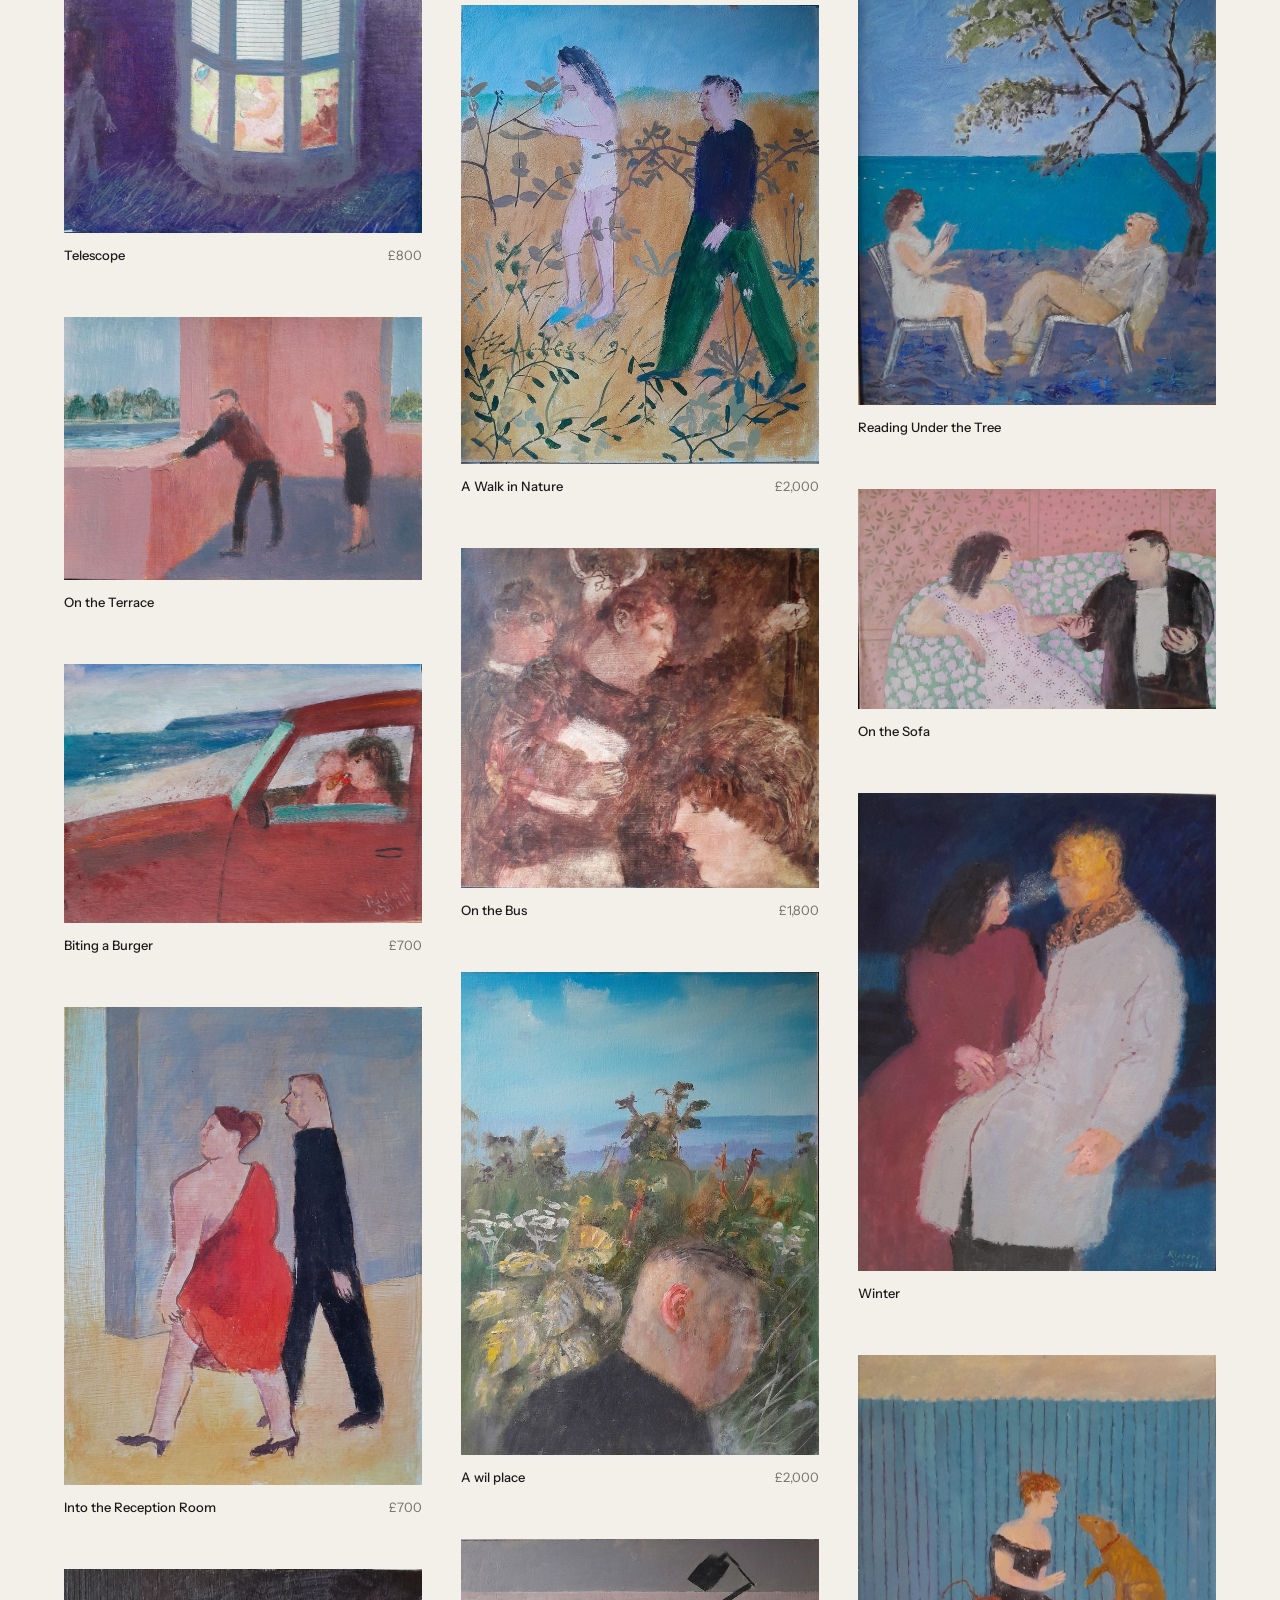
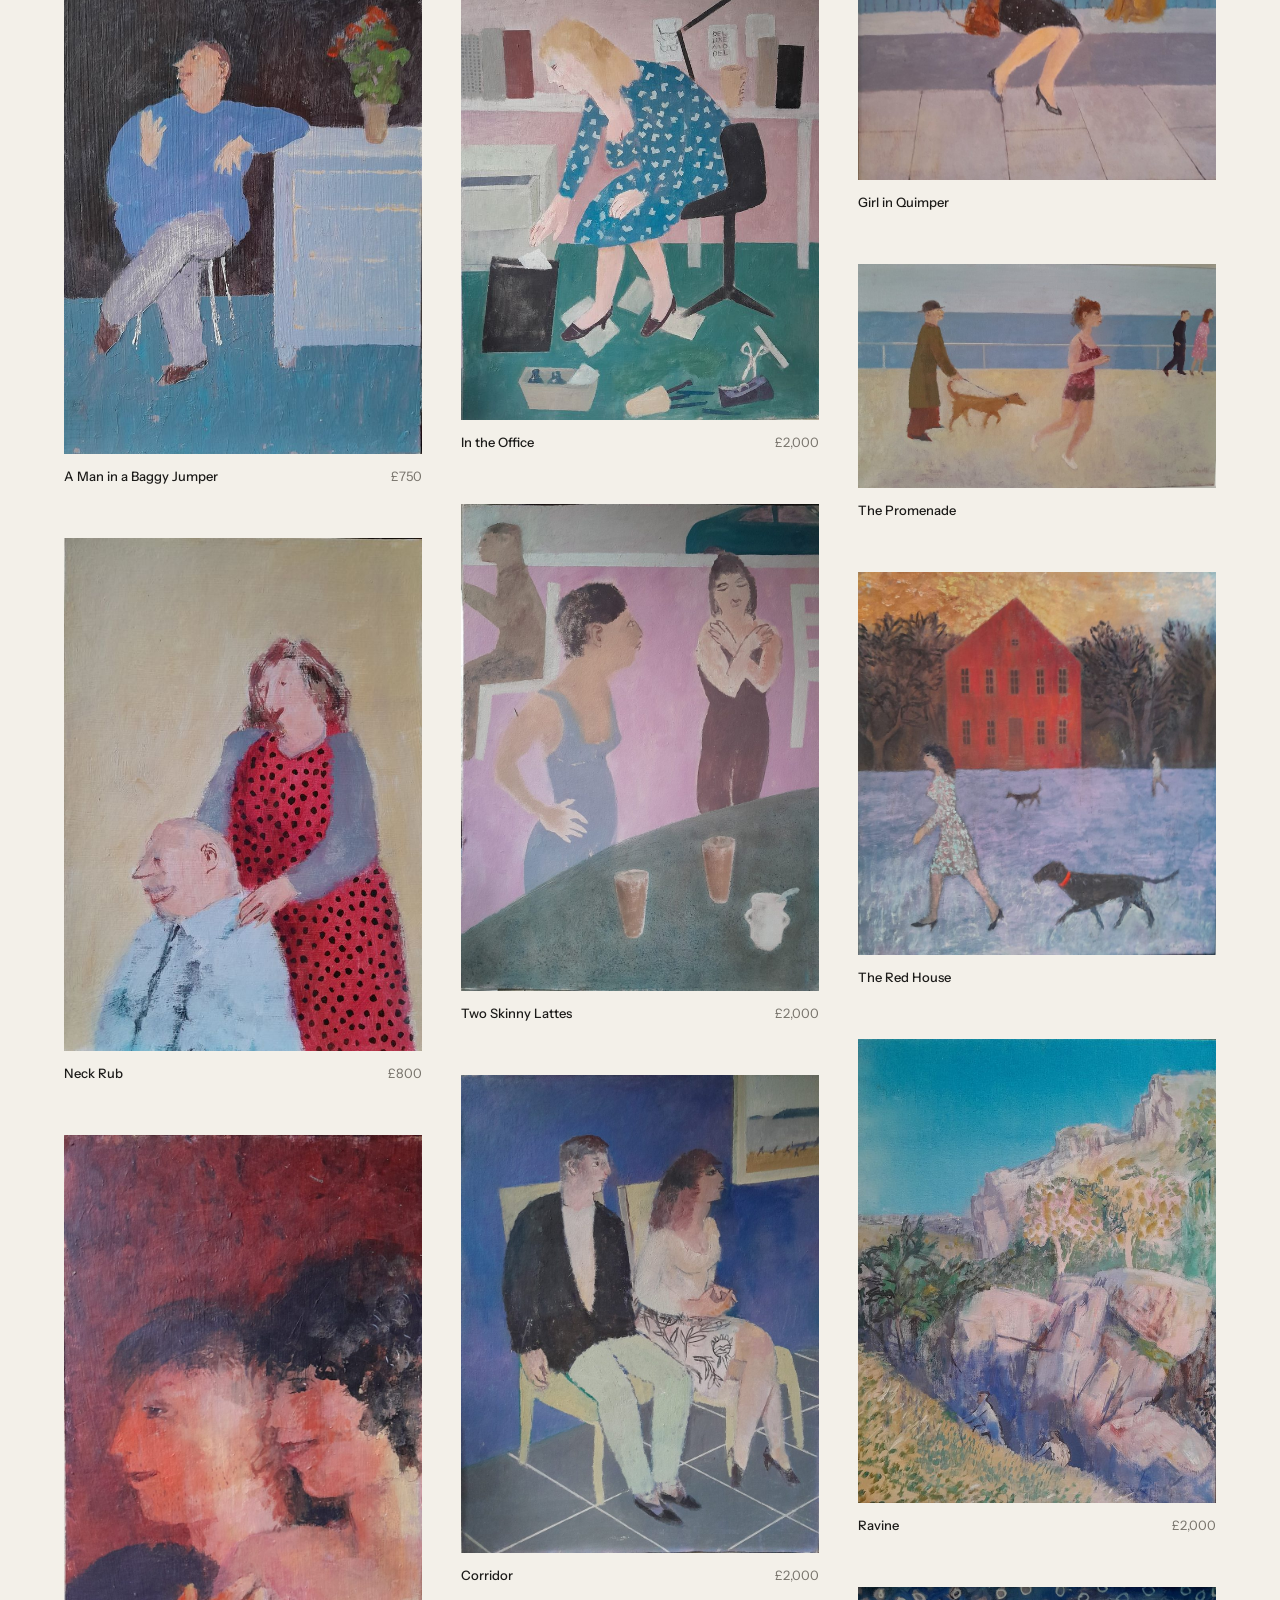
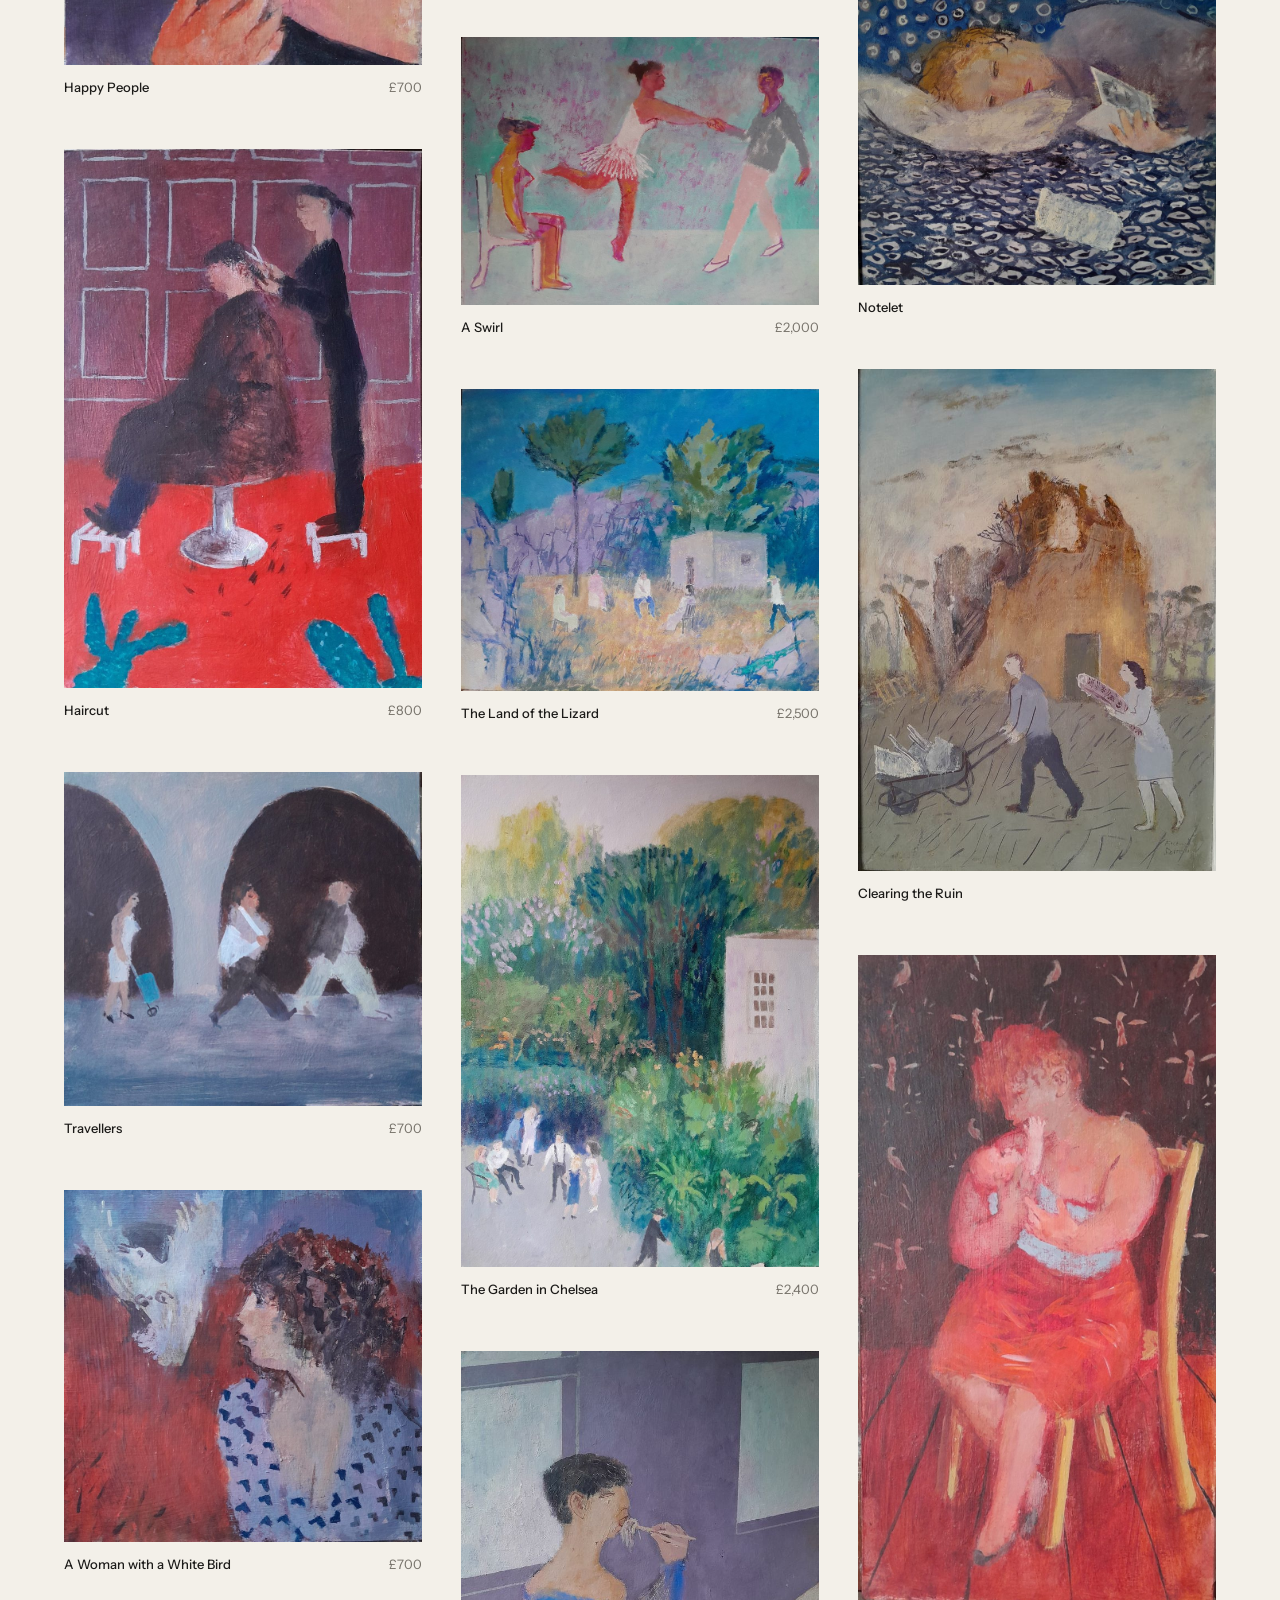
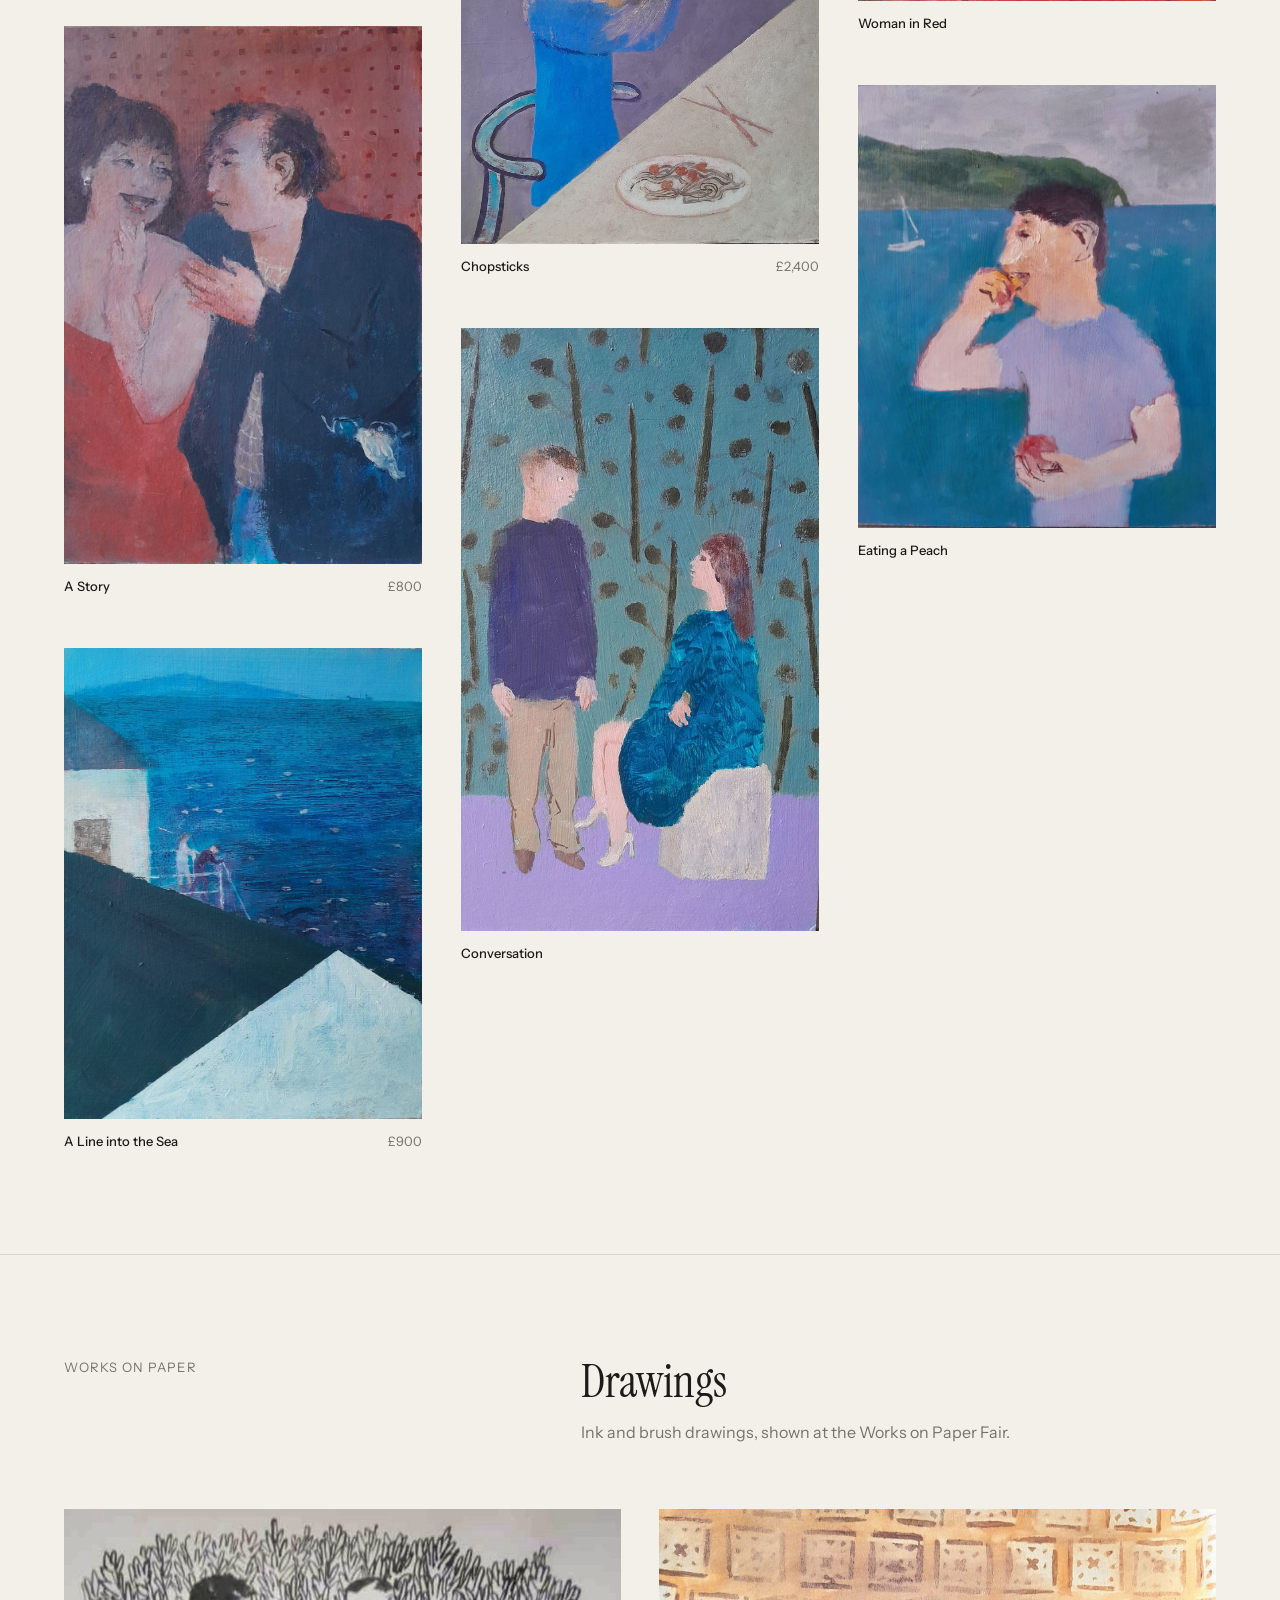
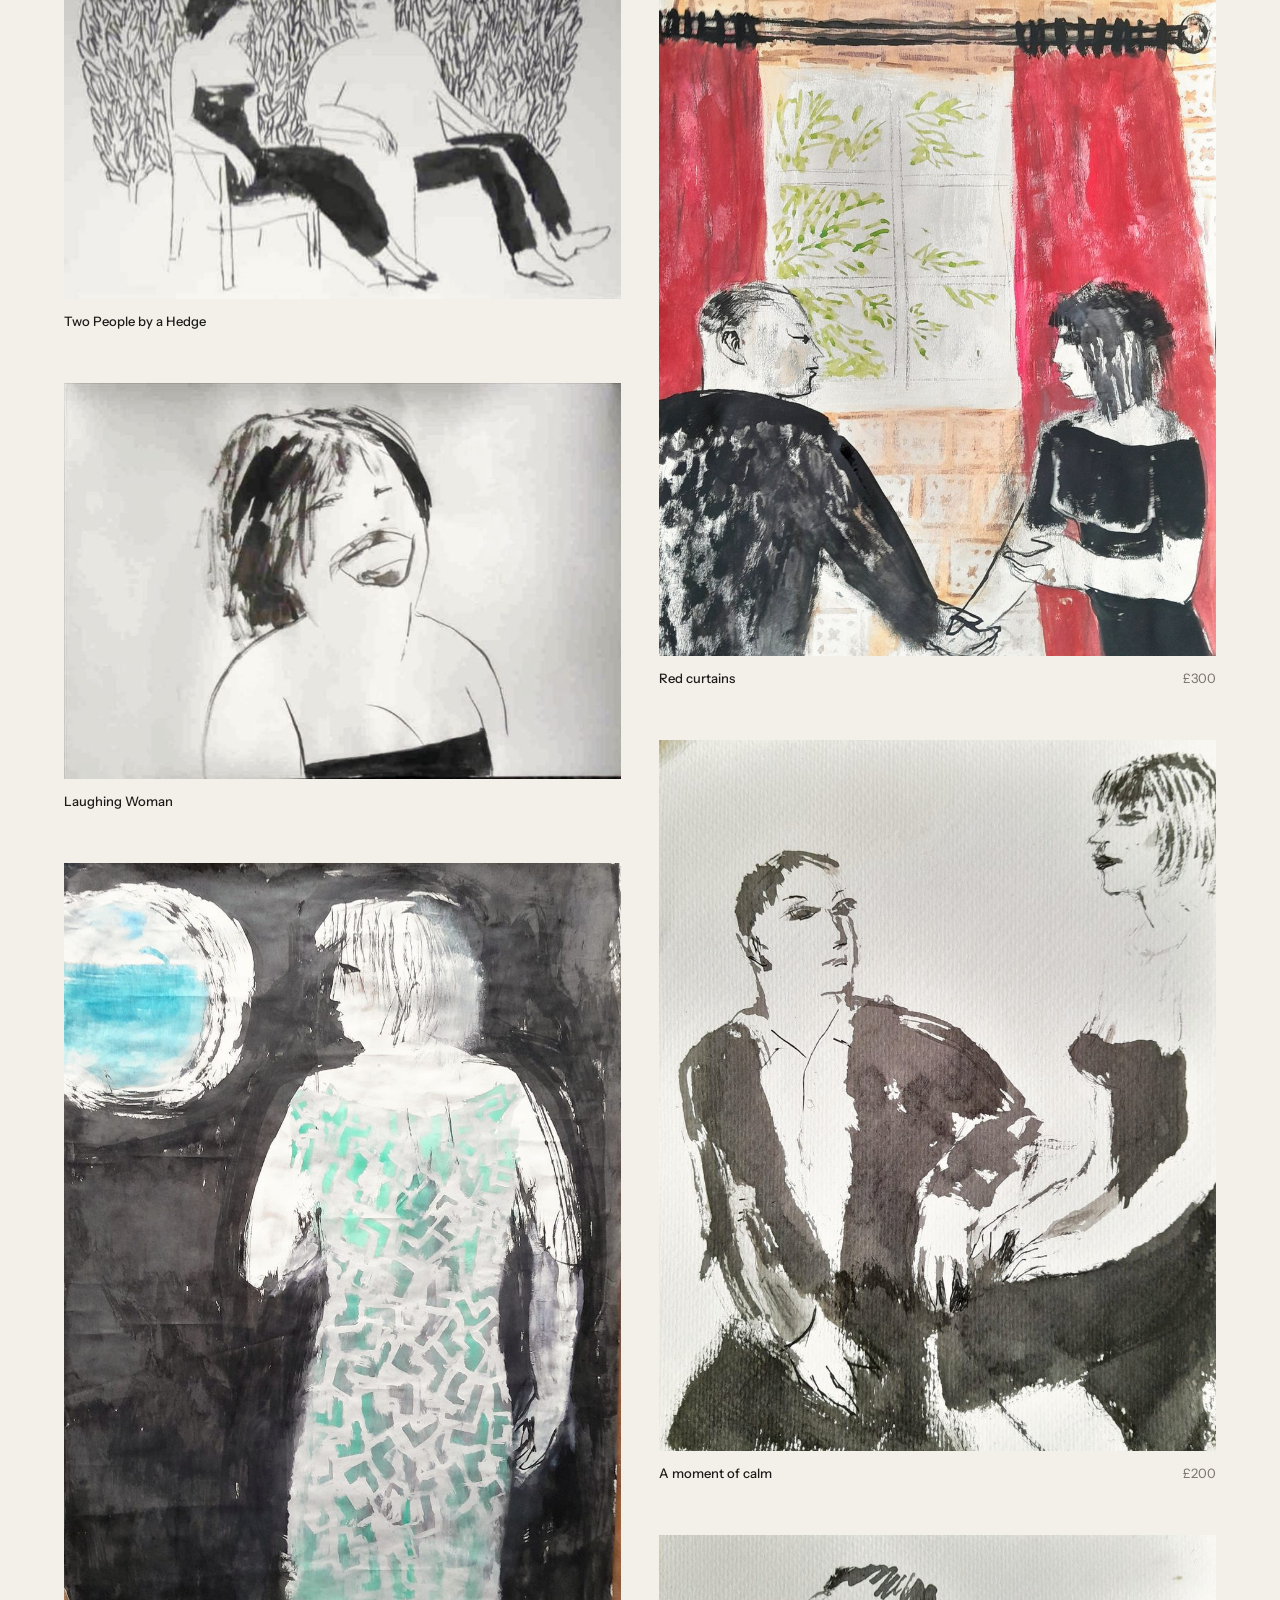
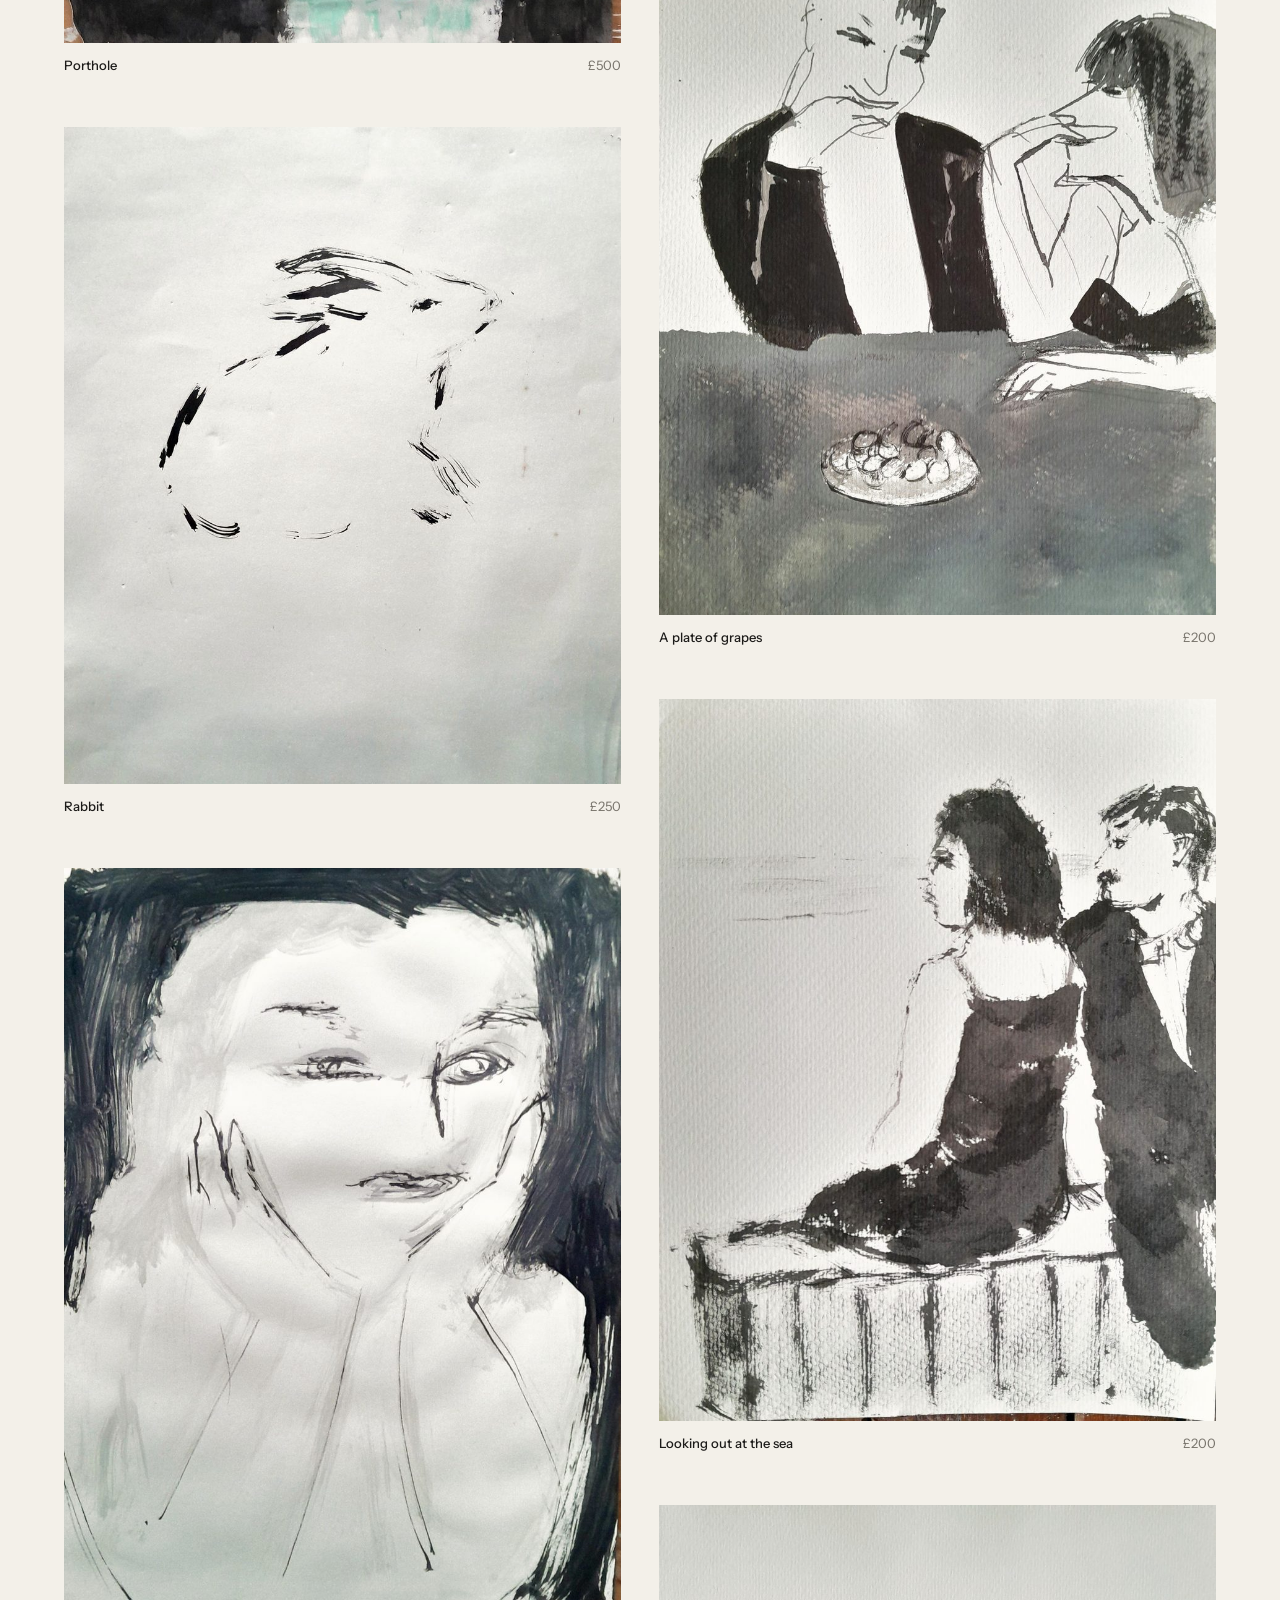
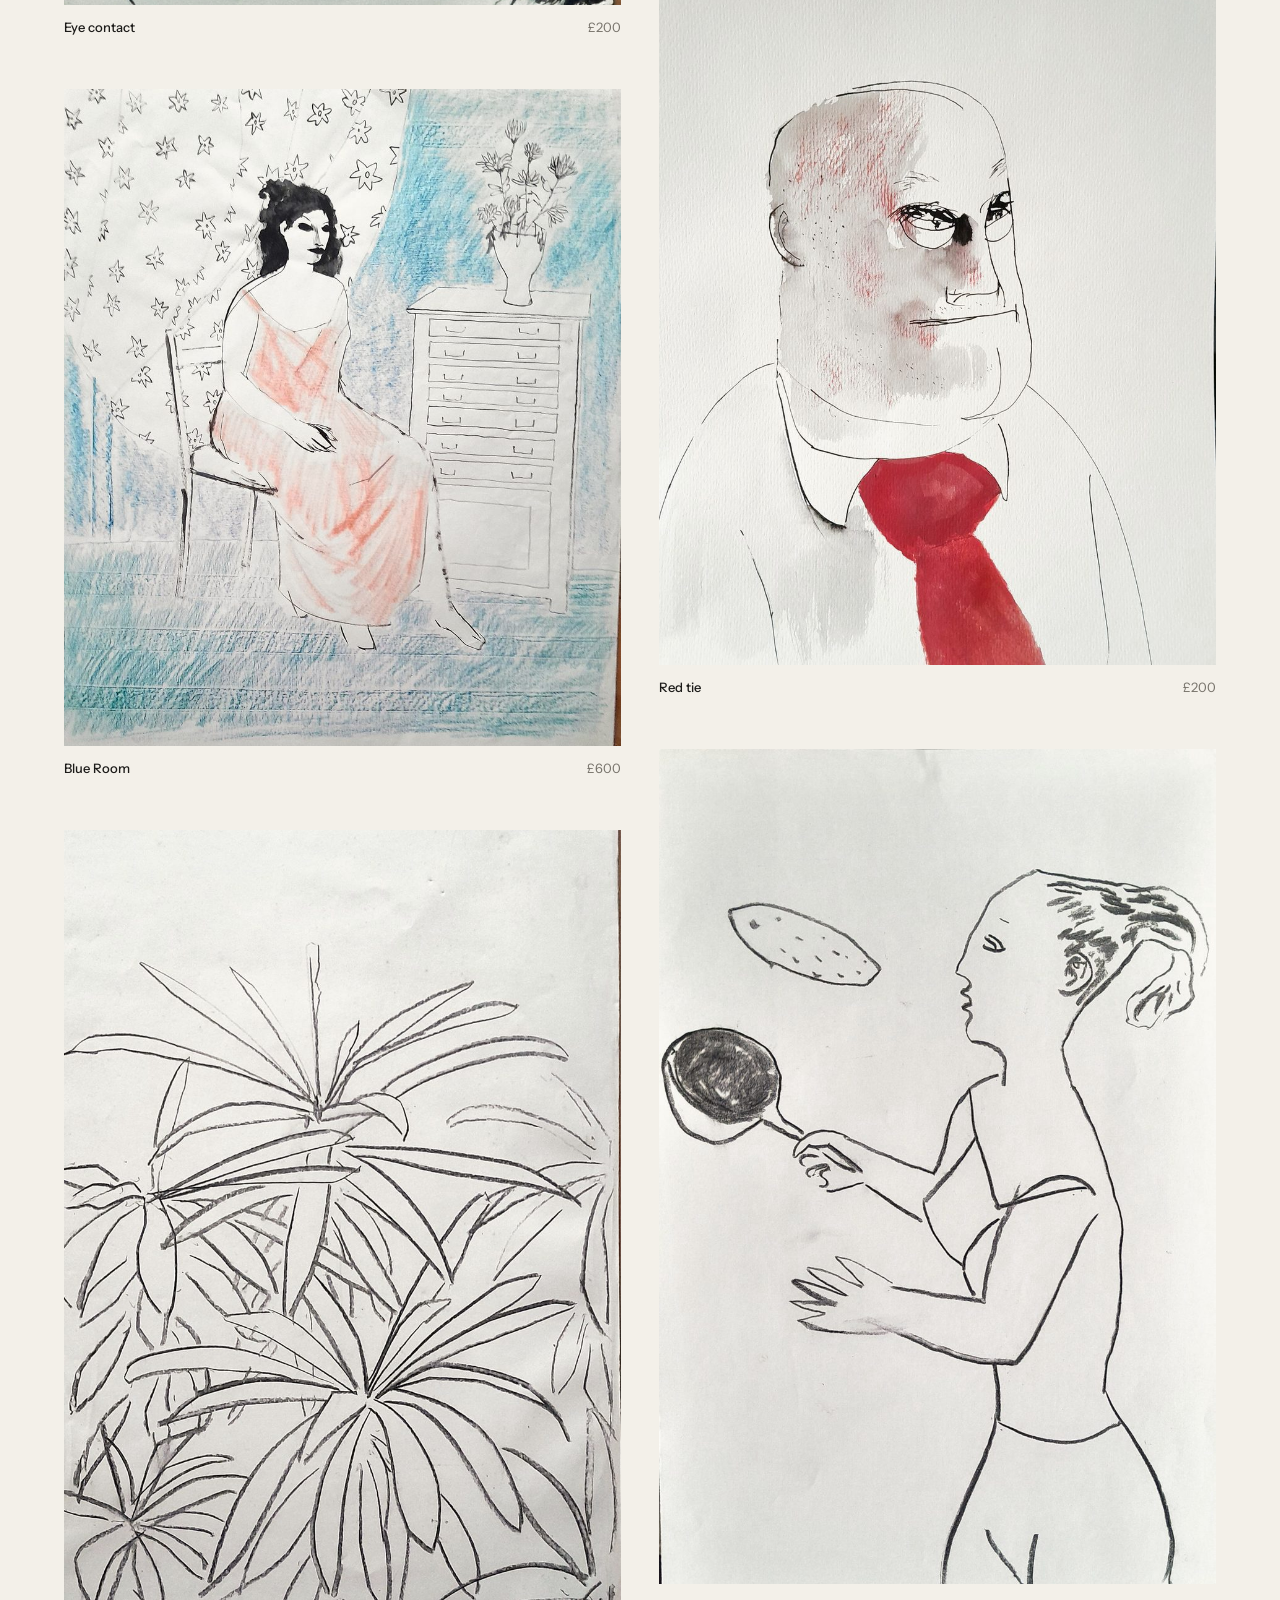
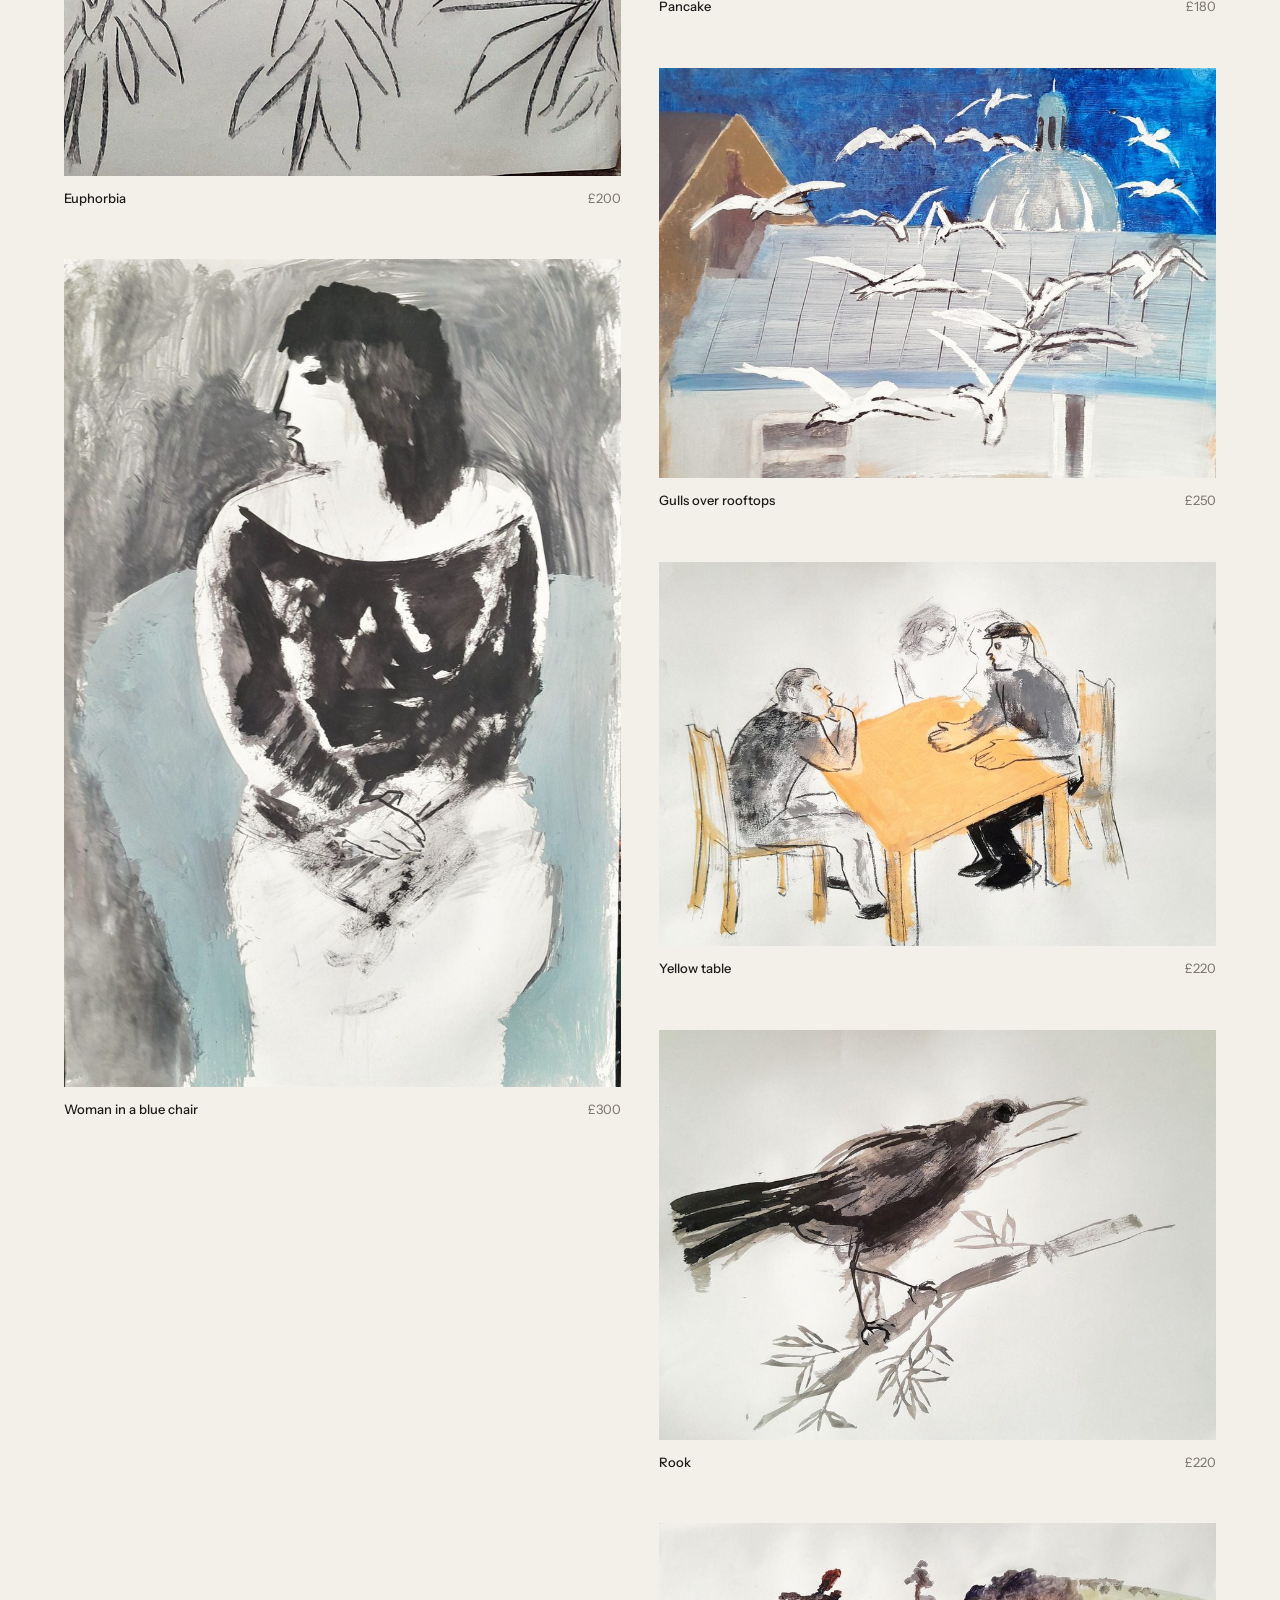
==== commit 46e7d6ba: "Room view: true proportions, one room by size, shorter pictures hung higher; whiter paper on drawing" ====
--- a/index.html
+++ b/index.html
@@ -19,7 +19,7 @@
 <link rel="preconnect" href="https://fonts.googleapis.com">
 <link rel="preconnect" href="https://fonts.gstatic.com" crossorigin>
 <link href="https://fonts.googleapis.com/css2?family=Instrument+Sans:wght@400;500;600&family=Instrument+Serif:ital@0;1&display=swap" rel="stylesheet">
-<link rel="stylesheet" href="/assets/site.css?v=1795796513">
+<link rel="stylesheet" href="/assets/site.css?v=1795877551">
 <script type="application/ld+json">{"@context": "https://schema.org", "@type": "Person", "name": "Richard Sorrell", "honorificSuffix": "PPRWS RBA NEAC", "jobTitle": "Painter", "url": "https://richardsorrell.co.uk/", "birthDate": "1948", "address": {"@type": "PostalAddress", "addressRegion": "Cornwall", "addressCountry": "GB"}, "memberOf": ["Royal Watercolour Society", "Royal Society of British Artists", "New English Art Club"], "sameAs": ["https://en.wikipedia.org/wiki/Richard_Sorrell"]}</script>
 </head>
 <body data-page="home">
@@ -107,6 +107,6 @@
 
 <p id="load-error" class="wrap small" style="display:none;padding:24px 0">Sorry, part of this page could not be loaded. Please refresh.</p>
 <footer><div class="wrap"><span>© Richard Sorrell · West Cornwall</span><a id="foot-email" href="mailto:sorrellr@aol.com">sorrellr@aol.com</a></div></footer>
-<script src="/assets/site.js?v=1795796513"></script>
+<script src="/assets/site.js?v=1795877551"></script>
 </body>
 </html>
--- a/assets/site.css
+++ b/assets/site.css
@@ -269,7 +269,8 @@
 .rv-front{position:absolute;pointer-events:none;z-index:2}
 .rv-art{position:absolute;z-index:1;box-sizing:border-box;background:#7c6142}
 .rv-art.fr{background:#b08c60}
-.rv-art img{display:block;width:100%;height:100%;object-fit:fill;filter:brightness(.97)}
+.rv-art img,.lbx .rv-ph .rv-art img{display:block;width:100%;height:100%;object-fit:fill;filter:brightness(.97)}
+.rv-label{font-size:14px;color:var(--mute)}
 .rv-art.fr img{outline:1px solid rgba(60,40,20,.5)}
 .rv-note{font-size:13px;color:var(--mute);text-align:center}
 @media (max-width:900px){
